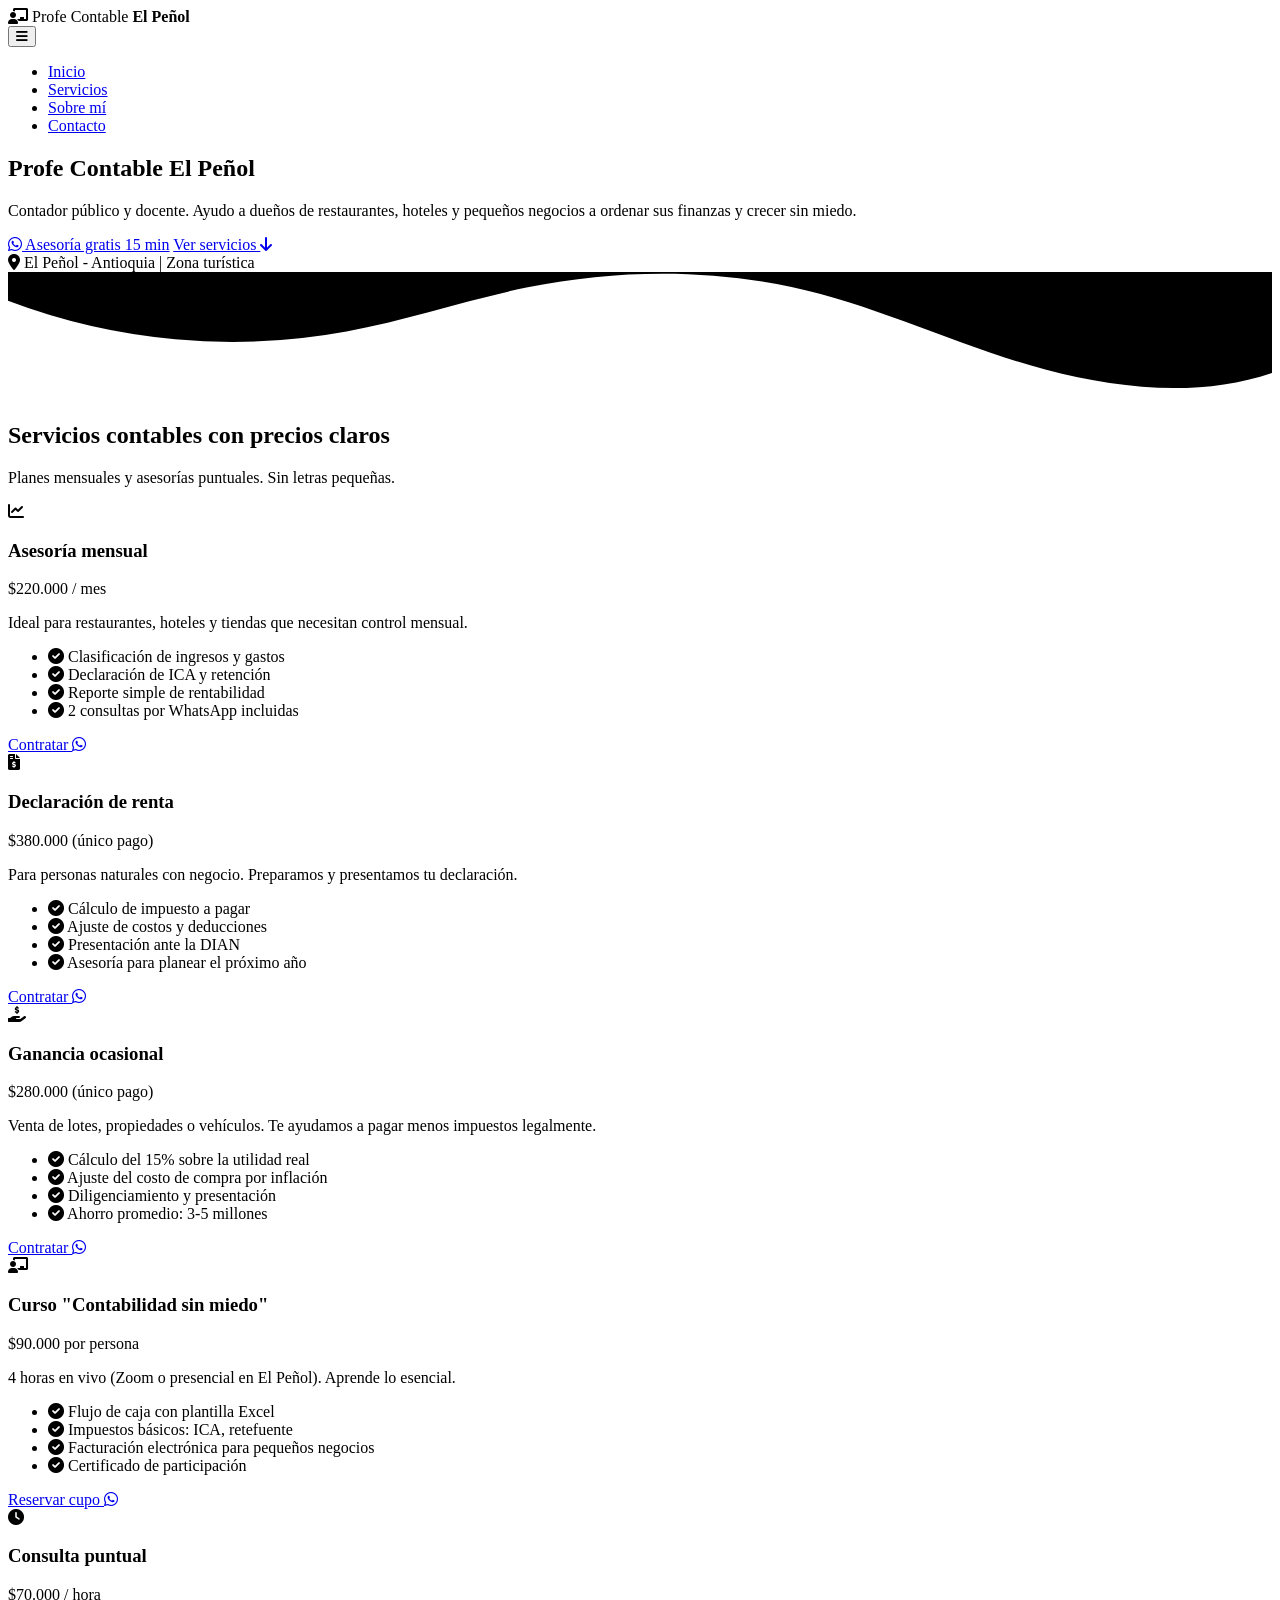
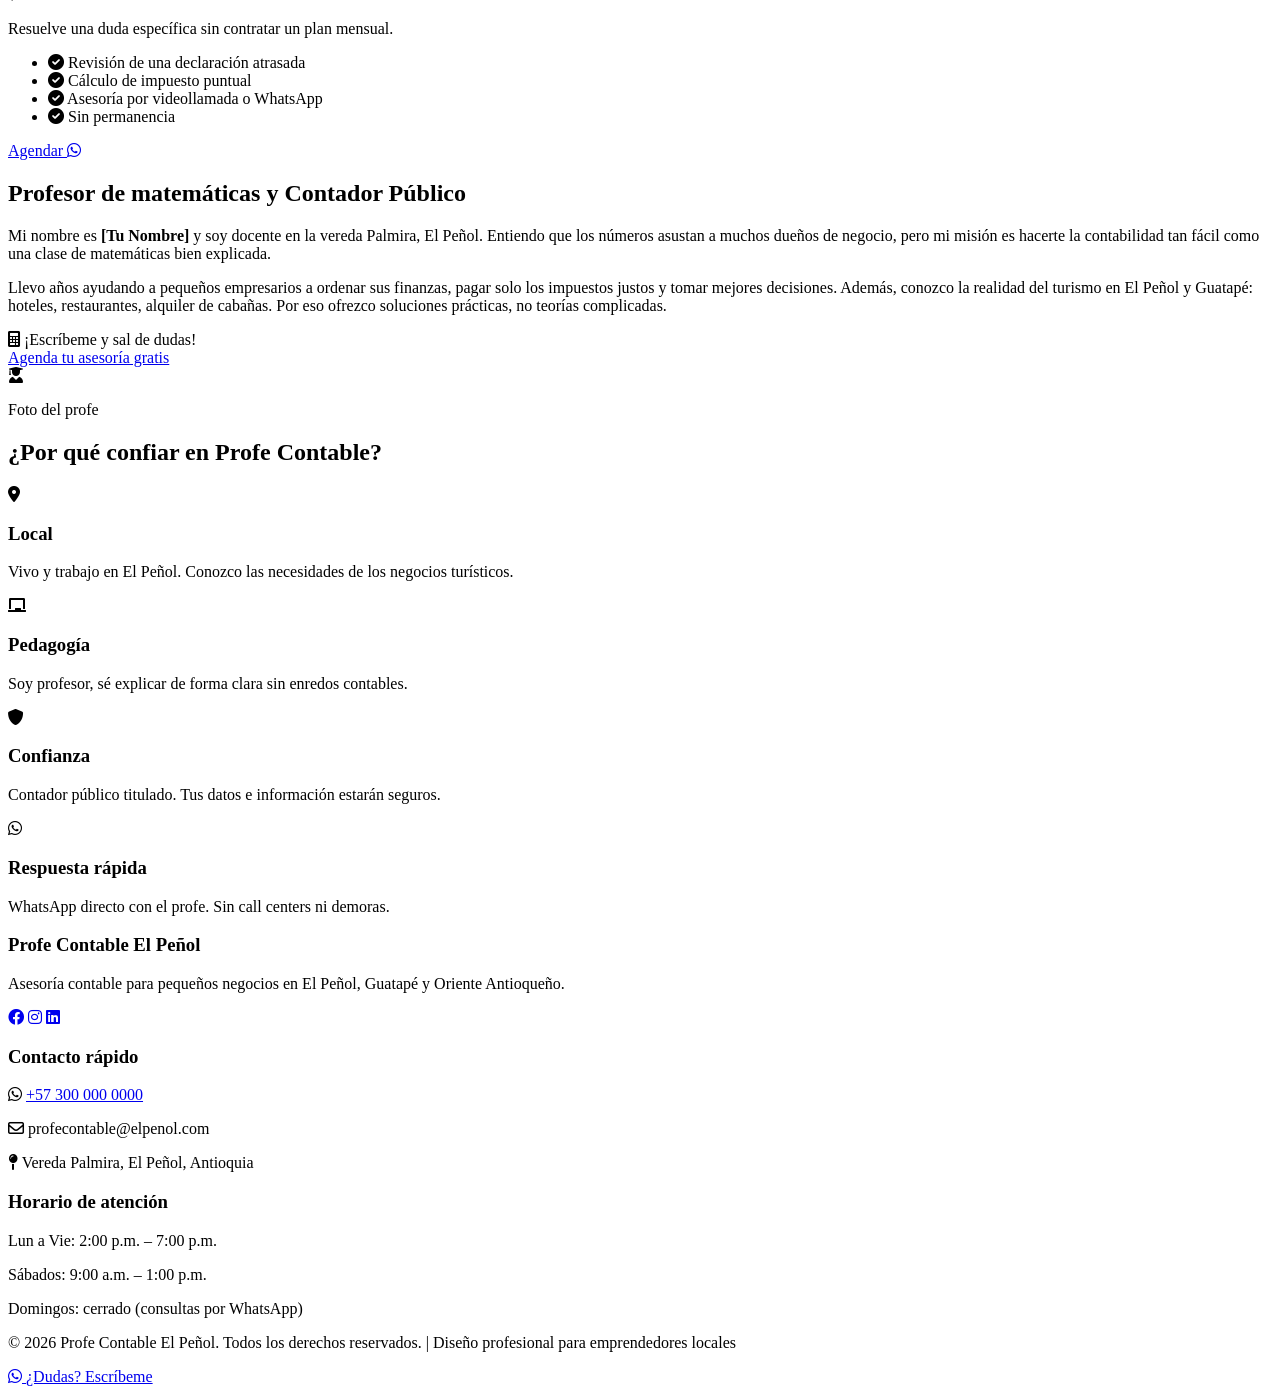
==== index.html @ a6916b0b "Update index.html" ====
<!DOCTYPE html>
<html lang="es">
<head>
    <meta charset="UTF-8">
    <meta name="viewport" content="width=device-width, initial-scale=1.0, user-scalable=yes">
    <title>Profe Contable El Peñol | Asesoría contable para negocios</title>
    <!-- Meta descripción para SEO -->
    <meta name="description" content="Asesoría contable y financiera para restaurantes, hoteles y pequeños negocios en El Peñol y Guatapé. Precios claros, servicios profesionales. Contador y profesor.">
    <link rel="stylesheet" href="estilos.css">
    <!-- Fuentes profesionales -->
    <link href="https://fonts.googleapis.com/css2?family=Inter:opsz,wght@14..32,300;14..32,400;14..32,600;14..32,700&display=swap" rel="stylesheet">
    <!-- Font Awesome para íconos (gratuito) -->
    <link rel="stylesheet" href="https://cdnjs.cloudflare.com/ajax/libs/font-awesome/6.0.0-beta3/css/all.min.css">
</head>
<body>

    <!-- Barra de navegación -->
    <header class="header">
        <div class="container nav-container">
            <div class="logo">
                <i class="fas fa-chalkboard-teacher"></i>
                <span>Profe Contable <strong>El Peñol</strong></span>
            </div>
            <button class="menu-toggle" id="menuToggle" aria-label="Menú">
                <i class="fas fa-bars"></i>
            </button>
            <ul class="nav-menu" id="navMenu">
                <li><a href="#inicio">Inicio</a></li>
                <li><a href="#servicios">Servicios</a></li>
                <li><a href="#sobre-mi">Sobre mí</a></li>
                <li><a href="#contacto">Contacto</a></li>
            </ul>
        </div>
    </header>

    <!-- Sección Hero (Portada) -->
    <section id="inicio" class="hero">
        <div class="container">
            <div class="hero-content">
                <h1>Profe Contable <span class="verde">El Peñol</span></h1>
                <p class="hero-tagline">Contador público y docente. Ayudo a dueños de restaurantes, hoteles y pequeños negocios a ordenar sus finanzas y crecer sin miedo.</p>
                <div class="hero-buttons">
                    <a href="https://wa.me/573000000000?text=Hola%2C%20quiero%20agendar%20mi%20asesor%C3%ADa%20gratuita%20de%2015%20minutos" class="btn btn-primario" target="_blank"><i class="fab fa-whatsapp"></i> Asesoría gratis 15 min</a>
                    <a href="#servicios" class="btn btn-secundario">Ver servicios <i class="fas fa-arrow-down"></i></a>
                </div>
                <div class="hero-badge">
                    <i class="fas fa-map-marker-alt"></i> El Peñol - Antioquia | Zona turística
                </div>
            </div>
        </div>
        <div class="hero-wave">
            <svg viewBox="0 0 1200 120" preserveAspectRatio="none">
                <path d="M321.39,56.44c58-10.79,114.16-30.13,172-41.86,82.39-16.72,168.19-17.73,250.45-.39C823.78,31,906.67,72,985.66,92.83c70.05,18.48,146.53,26.09,214.34,3V0H0V27.35A600.21,600.21,0,0,0,321.39,56.44Z" class="shape-fill"></path>
            </svg>
        </div>
    </section>

    <!-- Sección Servicios -->
    <section id="servicios" class="servicios">
        <div class="container">
            <h2 class="section-title">Servicios contables <span class="verde">con precios claros</span></h2>
            <p class="section-subtitle">Planes mensuales y asesorías puntuales. Sin letras pequeñas.</p>

            <div class="servicios-grid">
                <!-- Tarjeta 1: Asesoría mensual -->
                <div class="servicio-card">
                    <div class="servicio-icon"><i class="fas fa-chart-line"></i></div>
                    <h3>Asesoría mensual</h3>
                    <div class="precio">$220.000 <span>/ mes</span></div>
                    <p class="servicio-desc">Ideal para restaurantes, hoteles y tiendas que necesitan control mensual.</p>
                    <ul class="servicio-lista">
                        <li><i class="fas fa-check-circle"></i> Clasificación de ingresos y gastos</li>
                        <li><i class="fas fa-check-circle"></i> Declaración de ICA y retención</li>
                        <li><i class="fas fa-check-circle"></i> Reporte simple de rentabilidad</li>
                        <li><i class="fas fa-check-circle"></i> 2 consultas por WhatsApp incluidas</li>
                    </ul>
                    <a href="https://wa.me/573000000000?text=Hola%2C%20quiero%20información%20de%20la%20asesoría%20mensual" class="btn-card">Contratar <i class="fab fa-whatsapp"></i></a>
                </div>

                <!-- Tarjeta 2: Declaración de renta -->
                <div class="servicio-card">
                    <div class="servicio-icon"><i class="fas fa-file-invoice-dollar"></i></div>
                    <h3>Declaración de renta</h3>
                    <div class="precio">$380.000 <span>(único pago)</span></div>
                    <p class="servicio-desc">Para personas naturales con negocio. Preparamos y presentamos tu declaración.</p>
                    <ul class="servicio-lista">
                        <li><i class="fas fa-check-circle"></i> Cálculo de impuesto a pagar</li>
                        <li><i class="fas fa-check-circle"></i> Ajuste de costos y deducciones</li>
                        <li><i class="fas fa-check-circle"></i> Presentación ante la DIAN</li>
                        <li><i class="fas fa-check-circle"></i> Asesoría para planear el próximo año</li>
                    </ul>
                    <a href="https://wa.me/573000000000?text=Hola%2C%20quiero%20declaración%20de%20renta" class="btn-card">Contratar <i class="fab fa-whatsapp"></i></a>
                </div>

                <!-- Tarjeta 3: Ganancia ocasional (venta de lotes) -->
                <div class="servicio-card">
                    <div class="servicio-icon"><i class="fas fa-hand-holding-usd"></i></div>
                    <h3>Ganancia ocasional</h3>
                    <div class="precio">$280.000 <span>(único pago)</span></div>
                    <p class="servicio-desc">Venta de lotes, propiedades o vehículos. Te ayudamos a pagar menos impuestos legalmente.</p>
                    <ul class="servicio-lista">
                        <li><i class="fas fa-check-circle"></i> Cálculo del 15% sobre la utilidad real</li>
                        <li><i class="fas fa-check-circle"></i> Ajuste del costo de compra por inflación</li>
                        <li><i class="fas fa-check-circle"></i> Diligenciamiento y presentación</li>
                        <li><i class="fas fa-check-circle"></i> Ahorro promedio: 3-5 millones</li>
                    </ul>
                    <a href="https://wa.me/573000000000?text=Hola%2C%20quiero%20asesoría%20por%20venta%20de%20lote" class="btn-card">Contratar <i class="fab fa-whatsapp"></i></a>
                </div>

                <!-- Tarjeta 4: Curso "Contabilidad sin miedo" -->
                <div class="servicio-card">
                    <div class="servicio-icon"><i class="fas fa-chalkboard-user"></i></div>
                    <h3>Curso "Contabilidad sin miedo"</h3>
                    <div class="precio">$90.000 <span>por persona</span></div>
                    <p class="servicio-desc">4 horas en vivo (Zoom o presencial en El Peñol). Aprende lo esencial.</p>
                    <ul class="servicio-lista">
                        <li><i class="fas fa-check-circle"></i> Flujo de caja con plantilla Excel</li>
                        <li><i class="fas fa-check-circle"></i> Impuestos básicos: ICA, retefuente</li>
                        <li><i class="fas fa-check-circle"></i> Facturación electrónica para pequeños negocios</li>
                        <li><i class="fas fa-check-circle"></i> Certificado de participación</li>
                    </ul>
                    <a href="https://wa.me/573000000000?text=Hola%2C%20quiero%20el%20curso%20Contabilidad%20sin%20miedo" class="btn-card">Reservar cupo <i class="fab fa-whatsapp"></i></a>
                </div>

                <!-- Tarjeta 5: Consulta puntual por hora -->
                <div class="servicio-card">
                    <div class="servicio-icon"><i class="fas fa-clock"></i></div>
                    <h3>Consulta puntual</h3>
                    <div class="precio">$70.000 <span>/ hora</span></div>
                    <p class="servicio-desc">Resuelve una duda específica sin contratar un plan mensual.</p>
                    <ul class="servicio-lista">
                        <li><i class="fas fa-check-circle"></i> Revisión de una declaración atrasada</li>
                        <li><i class="fas fa-check-circle"></i> Cálculo de impuesto puntual</li>
                        <li><i class="fas fa-check-circle"></i> Asesoría por videollamada o WhatsApp</li>
                        <li><i class="fas fa-check-circle"></i> Sin permanencia</li>
                    </ul>
                    <a href="https://wa.me/573000000000?text=Hola%2C%20quiero%20una%20consulta%20de%20una%20hora" class="btn-card">Agendar <i class="fab fa-whatsapp"></i></a>
                </div>
            </div>
        </div>
    </section>

    <!-- Sección Sobre mí -->
    <section id="sobre-mi" class="sobre-mi">
        <div class="container">
            <div class="sobre-mi-grid">
                <div class="sobre-mi-texto">
                    <h2>Profesor de matemáticas <span class="verde">y Contador Público</span></h2>
                    <p>Mi nombre es <strong>[Tu Nombre]</strong> y soy docente en la vereda Palmira, El Peñol. Entiendo que los números asustan a muchos dueños de negocio, pero mi misión es hacerte la contabilidad tan fácil como una clase de matemáticas bien explicada.</p>
                    <p>Llevo años ayudando a pequeños empresarios a ordenar sus finanzas, pagar solo los impuestos justos y tomar mejores decisiones. Además, conozco la realidad del turismo en El Peñol y Guatapé: hoteles, restaurantes, alquiler de cabañas. Por eso ofrezco soluciones prácticas, no teorías complicadas.</p>
                    <div class="firma">
                        <i class="fas fa-calculator"></i> ¡Escríbeme y sal de dudas!
                    </div>
                    <a href="https://wa.me/573000000000?text=Hola%2C%20quiero%20agendar%20mi%20asesoría%20gratuita" class="btn btn-primario">Agenda tu asesoría gratis</a>
                </div>
                <div class="sobre-mi-imagen">
                    <!-- Aquí puedes poner tu foto. Si no tienes, se puede usar un ícono grande -->
                    <div class="imagen-placeholder">
                        <i class="fas fa-user-graduate"></i>
                        <p>Foto del profe</p>
                    </div>
                </div>
            </div>
        </div>
    </section>

    <!-- Sección Por qué elegirnos -->
    <section class="ventajas">
        <div class="container">
            <h2 class="section-title">¿Por qué confiar en <span class="verde">Profe Contable?</span></h2>
            <div class="ventajas-grid">
                <div class="ventaja"><i class="fas fa-map-marker-alt"></i><h3>Local</h3><p>Vivo y trabajo en El Peñol. Conozco las necesidades de los negocios turísticos.</p></div>
                <div class="ventaja"><i class="fas fa-chalkboard"></i><h3>Pedagogía</h3><p>Soy profesor, sé explicar de forma clara sin enredos contables.</p></div>
                <div class="ventaja"><i class="fas fa-shield-alt"></i><h3>Confianza</h3><p>Contador público titulado. Tus datos e información estarán seguros.</p></div>
                <div class="ventaja"><i class="fab fa-whatsapp"></i><h3>Respuesta rápida</h3><p>WhatsApp directo con el profe. Sin call centers ni demoras.</p></div>
            </div>
        </div>
    </section>

    <!-- Footer -->
    <footer id="contacto">
        <div class="container">
            <div class="footer-content">
                <div class="footer-col">
                    <h3>Profe Contable El Peñol</h3>
                    <p>Asesoría contable para pequeños negocios en El Peñol, Guatapé y Oriente Antioqueño.</p>
                    <div class="sociales">
                        <a href="#"><i class="fab fa-facebook"></i></a>
                        <a href="#"><i class="fab fa-instagram"></i></a>
                        <a href="#"><i class="fab fa-linkedin"></i></a>
                    </div>
                </div>
                <div class="footer-col">
                    <h3>Contacto rápido</h3>
                    <p><i class="fab fa-whatsapp"></i> <a href="https://wa.me/573000000000">+57 300 000 0000</a></p>
                    <p><i class="far fa-envelope"></i> profecontable@elpenol.com</p>
                    <p><i class="fas fa-map-pin"></i> Vereda Palmira, El Peñol, Antioquia</p>
                </div>
                <div class="footer-col">
                    <h3>Horario de atención</h3>
                    <p>Lun a Vie: 2:00 p.m. – 7:00 p.m.</p>
                    <p>Sábados: 9:00 a.m. – 1:00 p.m.</p>
                    <p>Domingos: cerrado (consultas por WhatsApp)</p>
                </div>
            </div>
            <div class="copyright">
                <p>&copy; 2026 Profe Contable El Peñol. Todos los derechos reservados. | Diseño profesional para emprendedores locales</p>
            </div>
        </div>
    </footer>

    <!-- Botón flotante de WhatsApp -->
    <a href="https://wa.me/573000000000?text=Hola%2C%20quiero%20agendar%20mi%20asesor%C3%ADa%20gratuita%20de%2015%20minutos" class="btn-wsp-flotante" target="_blank">
        <i class="fab fa-whatsapp"></i>
        <span>¿Dudas? Escríbeme</span>
    </a>

    <script src="script.js"></script>
</body>
</html>
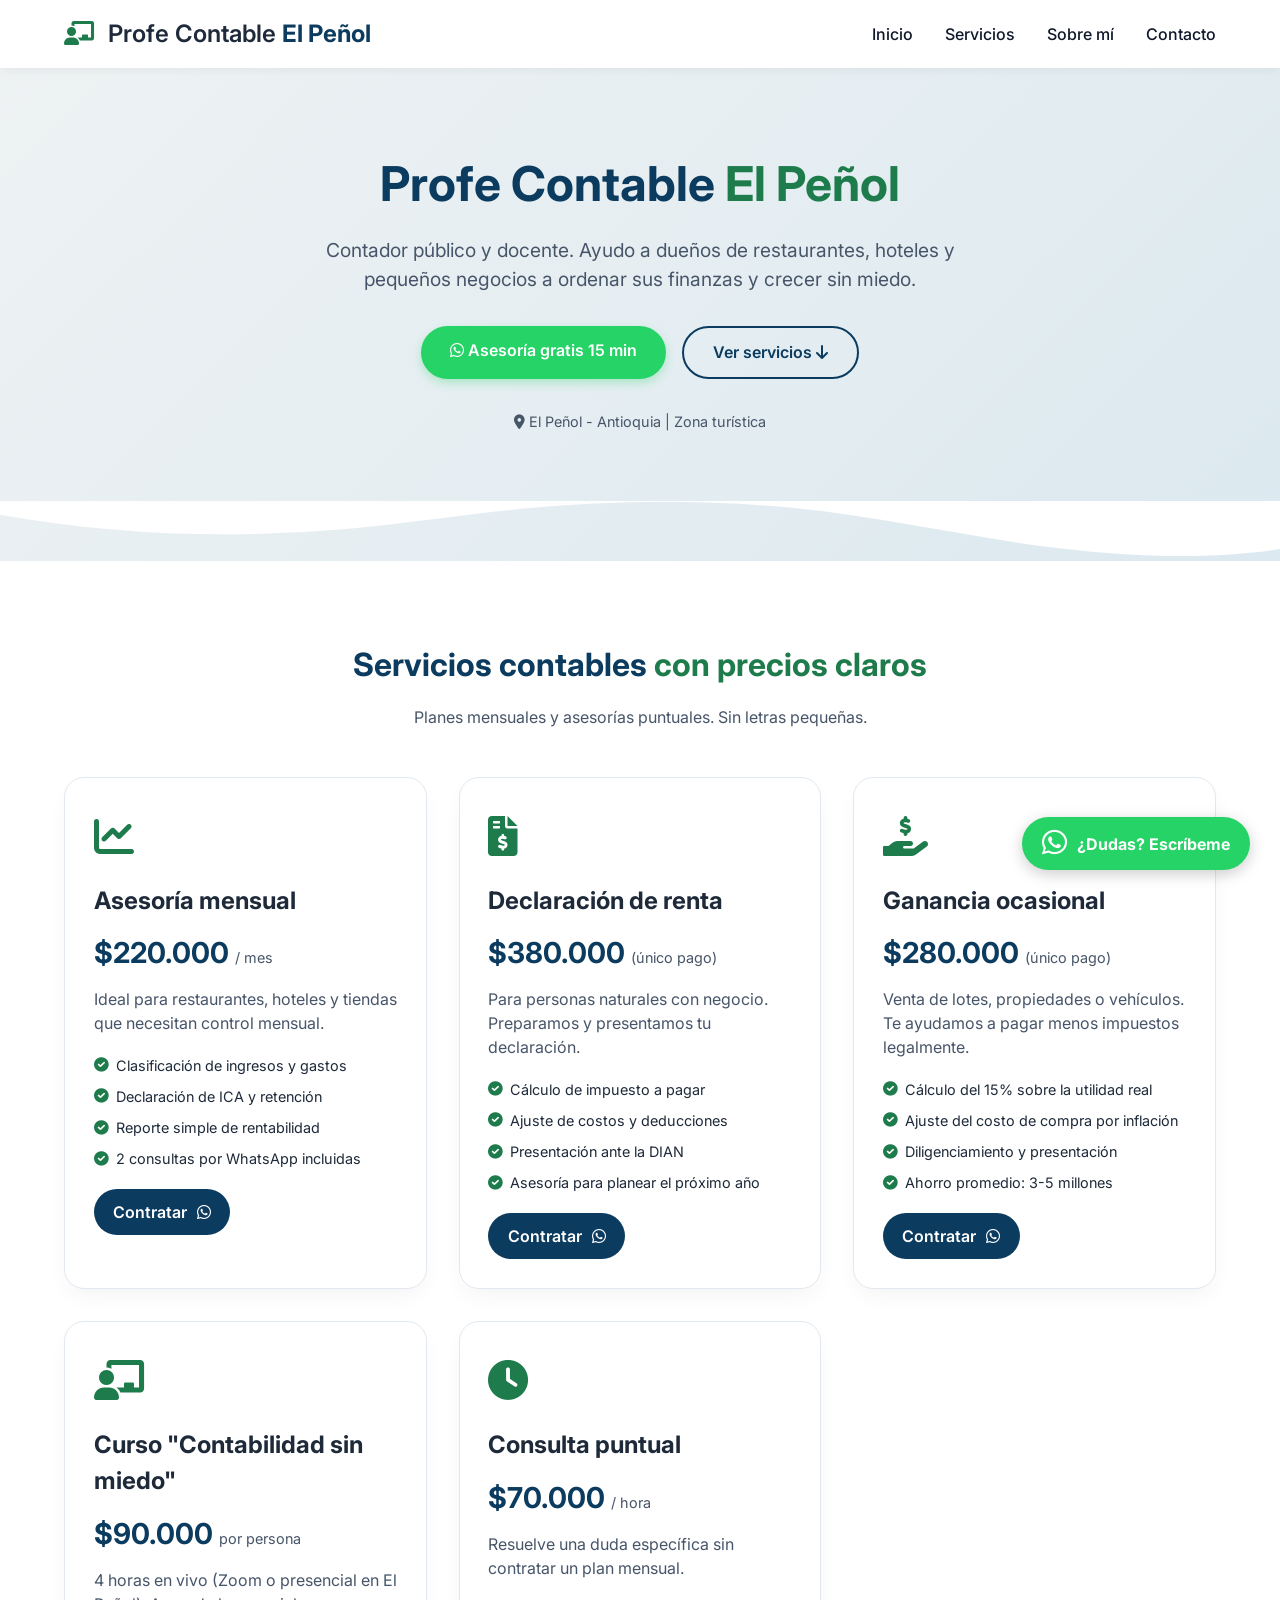
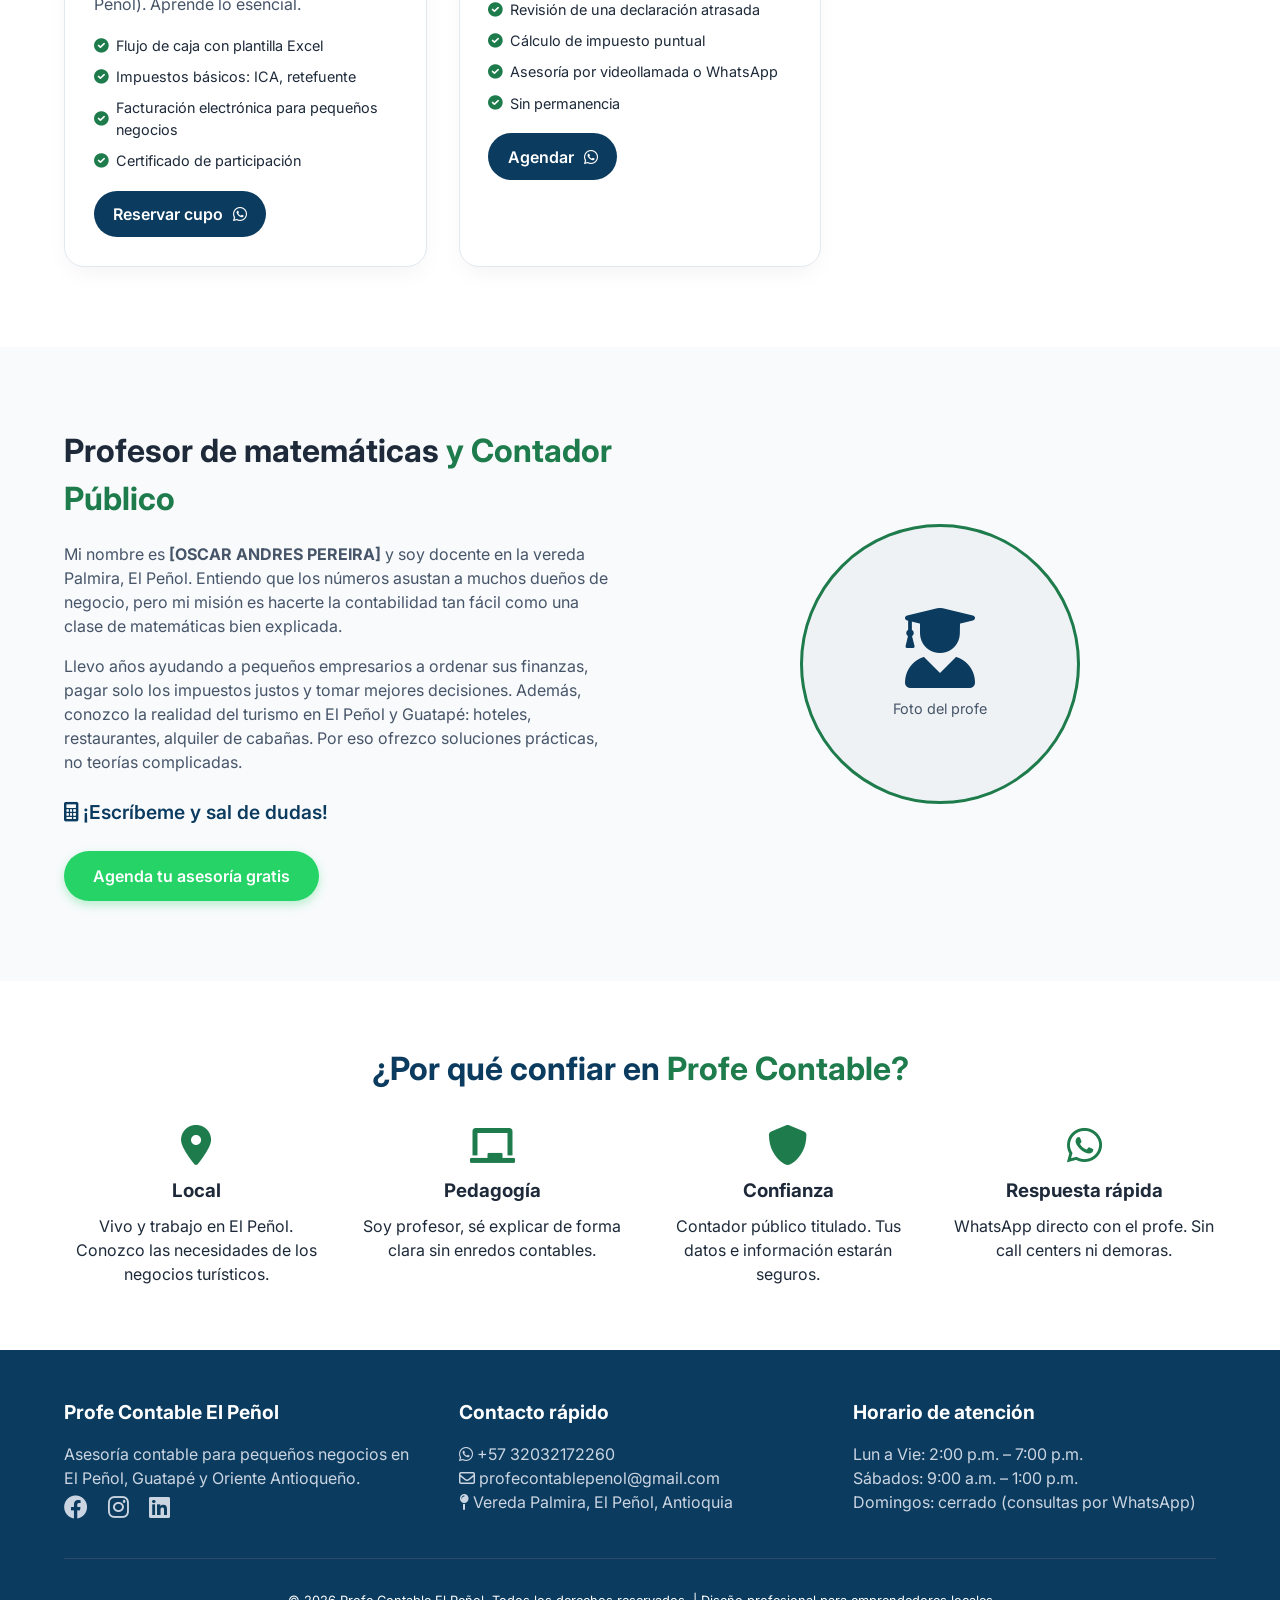
==== commit 403fd7a4: "Update index.html" ====
--- a/index.html
+++ b/index.html
@@ -40,7 +40,7 @@
                 <h1>Profe Contable <span class="verde">El Peñol</span></h1>
                 <p class="hero-tagline">Contador público y docente. Ayudo a dueños de restaurantes, hoteles y pequeños negocios a ordenar sus finanzas y crecer sin miedo.</p>
                 <div class="hero-buttons">
-                    <a href="https://wa.me/573000000000?text=Hola%2C%20quiero%20agendar%20mi%20asesor%C3%ADa%20gratuita%20de%2015%20minutos" class="btn btn-primario" target="_blank"><i class="fab fa-whatsapp"></i> Asesoría gratis 15 min</a>
+                    <a href="https://wa.me/573203217226?text=Hola%2C%20quiero%20agendar%20mi%20asesor%C3%ADa%20gratuita%20de%2015%20minutos" class="btn btn-primario" target="_blank"><i class="fab fa-whatsapp"></i> Asesoría gratis 15 min</a>
                     <a href="#servicios" class="btn btn-secundario">Ver servicios <i class="fas fa-arrow-down"></i></a>
                 </div>
                 <div class="hero-badge">
@@ -134,7 +134,7 @@
                         <li><i class="fas fa-check-circle"></i> Asesoría por videollamada o WhatsApp</li>
                         <li><i class="fas fa-check-circle"></i> Sin permanencia</li>
                     </ul>
-                    <a href="https://wa.me/573000000000?text=Hola%2C%20quiero%20una%20consulta%20de%20una%20hora" class="btn-card">Agendar <i class="fab fa-whatsapp"></i></a>
+                    <a href="https://wa.me/573203217226?text=Hola%2C%20quiero%20una%20consulta%20de%20una%20hora" class="btn-card">Agendar <i class="fab fa-whatsapp"></i></a>
                 </div>
             </div>
         </div>
@@ -146,12 +146,12 @@
             <div class="sobre-mi-grid">
                 <div class="sobre-mi-texto">
                     <h2>Profesor de matemáticas <span class="verde">y Contador Público</span></h2>
-                    <p>Mi nombre es <strong>[Tu Nombre]</strong> y soy docente en la vereda Palmira, El Peñol. Entiendo que los números asustan a muchos dueños de negocio, pero mi misión es hacerte la contabilidad tan fácil como una clase de matemáticas bien explicada.</p>
+                    <p>Mi nombre es <strong>[OSCAR ANDRES PEREIRA]</strong> y soy docente en la vereda Palmira, El Peñol. Entiendo que los números asustan a muchos dueños de negocio, pero mi misión es hacerte la contabilidad tan fácil como una clase de matemáticas bien explicada.</p>
                     <p>Llevo años ayudando a pequeños empresarios a ordenar sus finanzas, pagar solo los impuestos justos y tomar mejores decisiones. Además, conozco la realidad del turismo en El Peñol y Guatapé: hoteles, restaurantes, alquiler de cabañas. Por eso ofrezco soluciones prácticas, no teorías complicadas.</p>
                     <div class="firma">
                         <i class="fas fa-calculator"></i> ¡Escríbeme y sal de dudas!
                     </div>
-                    <a href="https://wa.me/573000000000?text=Hola%2C%20quiero%20agendar%20mi%20asesoría%20gratuita" class="btn btn-primario">Agenda tu asesoría gratis</a>
+                    <a href="https://wa.me/573203217226?text=Hola%2C%20quiero%20agendar%20mi%20asesoría%20gratuita" class="btn btn-primario">Agenda tu asesoría gratis</a>
                 </div>
                 <div class="sobre-mi-imagen">
                     <!-- Aquí puedes poner tu foto. Si no tienes, se puede usar un ícono grande -->
@@ -192,8 +192,8 @@
                 </div>
                 <div class="footer-col">
                     <h3>Contacto rápido</h3>
-                    <p><i class="fab fa-whatsapp"></i> <a href="https://wa.me/573000000000">+57 300 000 0000</a></p>
-                    <p><i class="far fa-envelope"></i> profecontable@elpenol.com</p>
+                    <p><i class="fab fa-whatsapp"></i> <a href="https://wa.me/573203217226">+57 32032172260</a></p>
+                    <p><i class="far fa-envelope"></i> profecontablepenol@gmail.com</p>
                     <p><i class="fas fa-map-pin"></i> Vereda Palmira, El Peñol, Antioquia</p>
                 </div>
                 <div class="footer-col">
@@ -210,7 +210,7 @@
     </footer>
 
     <!-- Botón flotante de WhatsApp -->
-    <a href="https://wa.me/573000000000?text=Hola%2C%20quiero%20agendar%20mi%20asesor%C3%ADa%20gratuita%20de%2015%20minutos" class="btn-wsp-flotante" target="_blank">
+    <a href="https://wa.me/573203217226?text=Hola%2C%20quiero%20agendar%20mi%20asesor%C3%ADa%20gratuita%20de%2015%20minutos" class="btn-wsp-flotante" target="_blank">
         <i class="fab fa-whatsapp"></i>
         <span>¿Dudas? Escríbeme</span>
     </a>
--- a/estilos.css
+++ b/estilos.css
@@ -0,0 +1,418 @@
+/* RESET Y BASE */
+* {
+    margin: 0;
+    padding: 0;
+    box-sizing: border-box;
+}
+
+body {
+    font-family: 'Inter', sans-serif;
+    color: #1e2a3a;
+    line-height: 1.5;
+    background-color: #ffffff;
+    overflow-x: hidden;
+}
+
+.container {
+    max-width: 1200px;
+    margin: 0 auto;
+    padding: 0 24px;
+}
+
+/* COLORES */
+:root {
+    --azul: #0b3b5f;
+    --verde: #1e7b4b;
+    --verde-claro: #2c9b60;
+    --gris-fondo: #f8fafc;
+    --gris-borde: #e2e8f0;
+    --texto-oscuro: #0f172a;
+    --texto-suave: #475569;
+}
+
+.verde {
+    color: var(--verde);
+}
+
+/* HEADER */
+.header {
+    background-color: white;
+    box-shadow: 0 2px 10px rgba(0,0,0,0.05);
+    position: sticky;
+    top: 0;
+    z-index: 100;
+    padding: 1rem 0;
+}
+.nav-container {
+    display: flex;
+    justify-content: space-between;
+    align-items: center;
+    flex-wrap: wrap;
+}
+.logo {
+    font-size: 1.5rem;
+    font-weight: 600;
+}
+.logo i {
+    color: var(--verde);
+    margin-right: 8px;
+}
+.logo span strong {
+    color: var(--azul);
+}
+.nav-menu {
+    display: flex;
+    list-style: none;
+    gap: 2rem;
+}
+.nav-menu a {
+    text-decoration: none;
+    color: var(--texto-oscuro);
+    font-weight: 500;
+    transition: color 0.3s;
+}
+.nav-menu a:hover {
+    color: var(--verde);
+}
+.menu-toggle {
+    display: none;
+    background: none;
+    border: none;
+    font-size: 1.8rem;
+    cursor: pointer;
+    color: var(--azul);
+}
+
+/* HERO */
+.hero {
+    background: linear-gradient(135deg, #eef2f3 0%, #dce9f0 100%);
+    position: relative;
+    padding: 5rem 0 8rem 0;
+    text-align: center;
+}
+.hero-content h1 {
+    font-size: 3rem;
+    font-weight: 700;
+    margin-bottom: 1rem;
+    color: var(--azul);
+}
+.hero-tagline {
+    font-size: 1.2rem;
+    max-width: 700px;
+    margin: 0 auto 2rem auto;
+    color: var(--texto-suave);
+}
+.hero-buttons {
+    display: flex;
+    gap: 1rem;
+    justify-content: center;
+    flex-wrap: wrap;
+}
+.btn {
+    display: inline-block;
+    padding: 0.8rem 1.8rem;
+    border-radius: 50px;
+    text-decoration: none;
+    font-weight: 600;
+    transition: all 0.3s ease;
+}
+.btn-primario {
+    background-color: #25D366;
+    color: white;
+    box-shadow: 0 4px 10px rgba(37,211,102,0.3);
+}
+.btn-primario:hover {
+    background-color: #1da152;
+    transform: translateY(-3px);
+}
+.btn-secundario {
+    background-color: transparent;
+    border: 2px solid var(--azul);
+    color: var(--azul);
+}
+.btn-secundario:hover {
+    background-color: var(--azul);
+    color: white;
+}
+.hero-badge {
+    margin-top: 2rem;
+    font-size: 0.9rem;
+    color: var(--texto-suave);
+}
+.hero-wave {
+    position: absolute;
+    bottom: 0;
+    left: 0;
+    width: 100%;
+    overflow: hidden;
+    line-height: 0;
+}
+.hero-wave svg {
+    position: relative;
+    display: block;
+    width: calc(100% + 1.3px);
+    height: 60px;
+}
+.shape-fill {
+    fill: #ffffff;
+}
+
+/* SECCIÓN SERVICIOS */
+.servicios {
+    padding: 5rem 0;
+    background-color: white;
+}
+.section-title {
+    text-align: center;
+    font-size: 2rem;
+    margin-bottom: 1rem;
+    color: var(--azul);
+}
+.section-subtitle {
+    text-align: center;
+    color: var(--texto-suave);
+    margin-bottom: 3rem;
+}
+.servicios-grid {
+    display: grid;
+    grid-template-columns: repeat(auto-fit, minmax(280px, 1fr));
+    gap: 2rem;
+}
+.servicio-card {
+    background: white;
+    border-radius: 20px;
+    padding: 1.8rem;
+    box-shadow: 0 10px 25px -5px rgba(0,0,0,0.05);
+    border: 1px solid var(--gris-borde);
+    transition: transform 0.3s, box-shadow 0.3s;
+}
+.servicio-card:hover {
+    transform: translateY(-8px);
+    box-shadow: 0 20px 30px -12px rgba(0,0,0,0.1);
+}
+.servicio-icon {
+    font-size: 2.5rem;
+    color: var(--verde);
+    margin-bottom: 1rem;
+}
+.servicio-card h3 {
+    font-size: 1.5rem;
+    margin-bottom: 0.5rem;
+}
+.precio {
+    font-size: 1.8rem;
+    font-weight: 700;
+    color: var(--azul);
+    margin: 0.8rem 0;
+}
+.precio span {
+    font-size: 0.9rem;
+    font-weight: normal;
+    color: var(--texto-suave);
+}
+.servicio-desc {
+    color: var(--texto-suave);
+    margin-bottom: 1.2rem;
+}
+.servicio-lista {
+    list-style: none;
+    margin: 1.2rem 0;
+}
+.servicio-lista li {
+    margin-bottom: 0.6rem;
+    font-size: 0.9rem;
+    display: flex;
+    align-items: center;
+    gap: 0.5rem;
+}
+.servicio-lista i {
+    color: var(--verde);
+    font-size: 0.9rem;
+}
+.btn-card {
+    display: inline-block;
+    background-color: var(--azul);
+    color: white;
+    padding: 0.7rem 1.2rem;
+    border-radius: 40px;
+    text-decoration: none;
+    font-weight: 600;
+    transition: background 0.3s;
+}
+.btn-card i {
+    margin-left: 6px;
+}
+.btn-card:hover {
+    background-color: var(--verde);
+}
+
+/* SOBRE MÍ */
+.sobre-mi {
+    background-color: var(--gris-fondo);
+    padding: 5rem 0;
+}
+.sobre-mi-grid {
+    display: flex;
+    gap: 3rem;
+    align-items: center;
+    flex-wrap: wrap;
+}
+.sobre-mi-texto {
+    flex: 1;
+}
+.sobre-mi-texto h2 {
+    font-size: 2rem;
+    margin-bottom: 1.2rem;
+}
+.sobre-mi-texto p {
+    margin-bottom: 1rem;
+    color: var(--texto-suave);
+}
+.firma {
+    font-size: 1.2rem;
+    font-weight: 600;
+    margin: 1.5rem 0;
+    color: var(--azul);
+}
+.sobre-mi-imagen {
+    flex: 1;
+    display: flex;
+    justify-content: center;
+}
+.imagen-placeholder {
+    width: 280px;
+    height: 280px;
+    background-color: #eef2f5;
+    border-radius: 50%;
+    display: flex;
+    flex-direction: column;
+    align-items: center;
+    justify-content: center;
+    font-size: 5rem;
+    color: var(--azul);
+    border: 3px solid var(--verde);
+}
+.imagen-placeholder p {
+    font-size: 0.9rem;
+    margin-top: 10px;
+    color: var(--texto-suave);
+}
+
+/* VENTAJAS */
+.ventajas {
+    padding: 4rem 0;
+    background-color: white;
+}
+.ventajas-grid {
+    display: grid;
+    grid-template-columns: repeat(auto-fit, minmax(200px, 1fr));
+    gap: 2rem;
+    text-align: center;
+    margin-top: 2rem;
+}
+.ventaja i {
+    font-size: 2.5rem;
+    color: var(--verde);
+    margin-bottom: 0.8rem;
+}
+.ventaja h3 {
+    margin-bottom: 0.5rem;
+}
+
+/* FOOTER */
+footer {
+    background-color: var(--azul);
+    color: white;
+    padding: 3rem 0 1rem 0;
+}
+.footer-content {
+    display: grid;
+    grid-template-columns: repeat(auto-fit, minmax(250px, 1fr));
+    gap: 2rem;
+    margin-bottom: 2rem;
+}
+.footer-col h3 {
+    margin-bottom: 1rem;
+    font-size: 1.2rem;
+}
+.footer-col p, .footer-col a {
+    color: #cbd5e1;
+    text-decoration: none;
+}
+.footer-col a:hover {
+    color: white;
+}
+.sociales a {
+    display: inline-block;
+    margin-right: 1rem;
+    font-size: 1.5rem;
+    color: #cbd5e1;
+}
+.sociales a:hover {
+    color: white;
+}
+.copyright {
+    text-align: center;
+    padding-top: 2rem;
+    border-top: 1px solid #2d4a6e;
+    font-size: 0.8rem;
+}
+
+/* BOTÓN FLOTANTE WHATSAPP */
+.btn-wsp-flotante {
+    position: fixed;
+    bottom: 30px;
+    right: 30px;
+    background-color: #25D366;
+    color: white;
+    width: auto;
+    padding: 12px 20px;
+    border-radius: 50px;
+    display: flex;
+    align-items: center;
+    gap: 10px;
+    text-decoration: none;
+    font-weight: bold;
+    box-shadow: 0 4px 15px rgba(0,0,0,0.2);
+    z-index: 1000;
+    transition: all 0.3s;
+}
+.btn-wsp-flotante i {
+    font-size: 1.8rem;
+}
+.btn-wsp-flotante:hover {
+    background-color: #1da152;
+    transform: scale(1.05);
+}
+
+/* RESPONSIVE */
+@media (max-width: 768px) {
+    .menu-toggle {
+        display: block;
+    }
+    .nav-menu {
+        display: none;
+        width: 100%;
+        flex-direction: column;
+        gap: 1rem;
+        background: white;
+        padding: 1rem 0;
+        margin-top: 1rem;
+        border-top: 1px solid var(--gris-borde);
+    }
+    .nav-menu.active {
+        display: flex;
+    }
+    .hero-content h1 {
+        font-size: 2rem;
+    }
+    .servicios-grid {
+        grid-template-columns: 1fr;
+    }
+    .sobre-mi-grid {
+        flex-direction: column;
+    }
+    .btn-wsp-flotante span {
+        display: inline;
+    }
+}
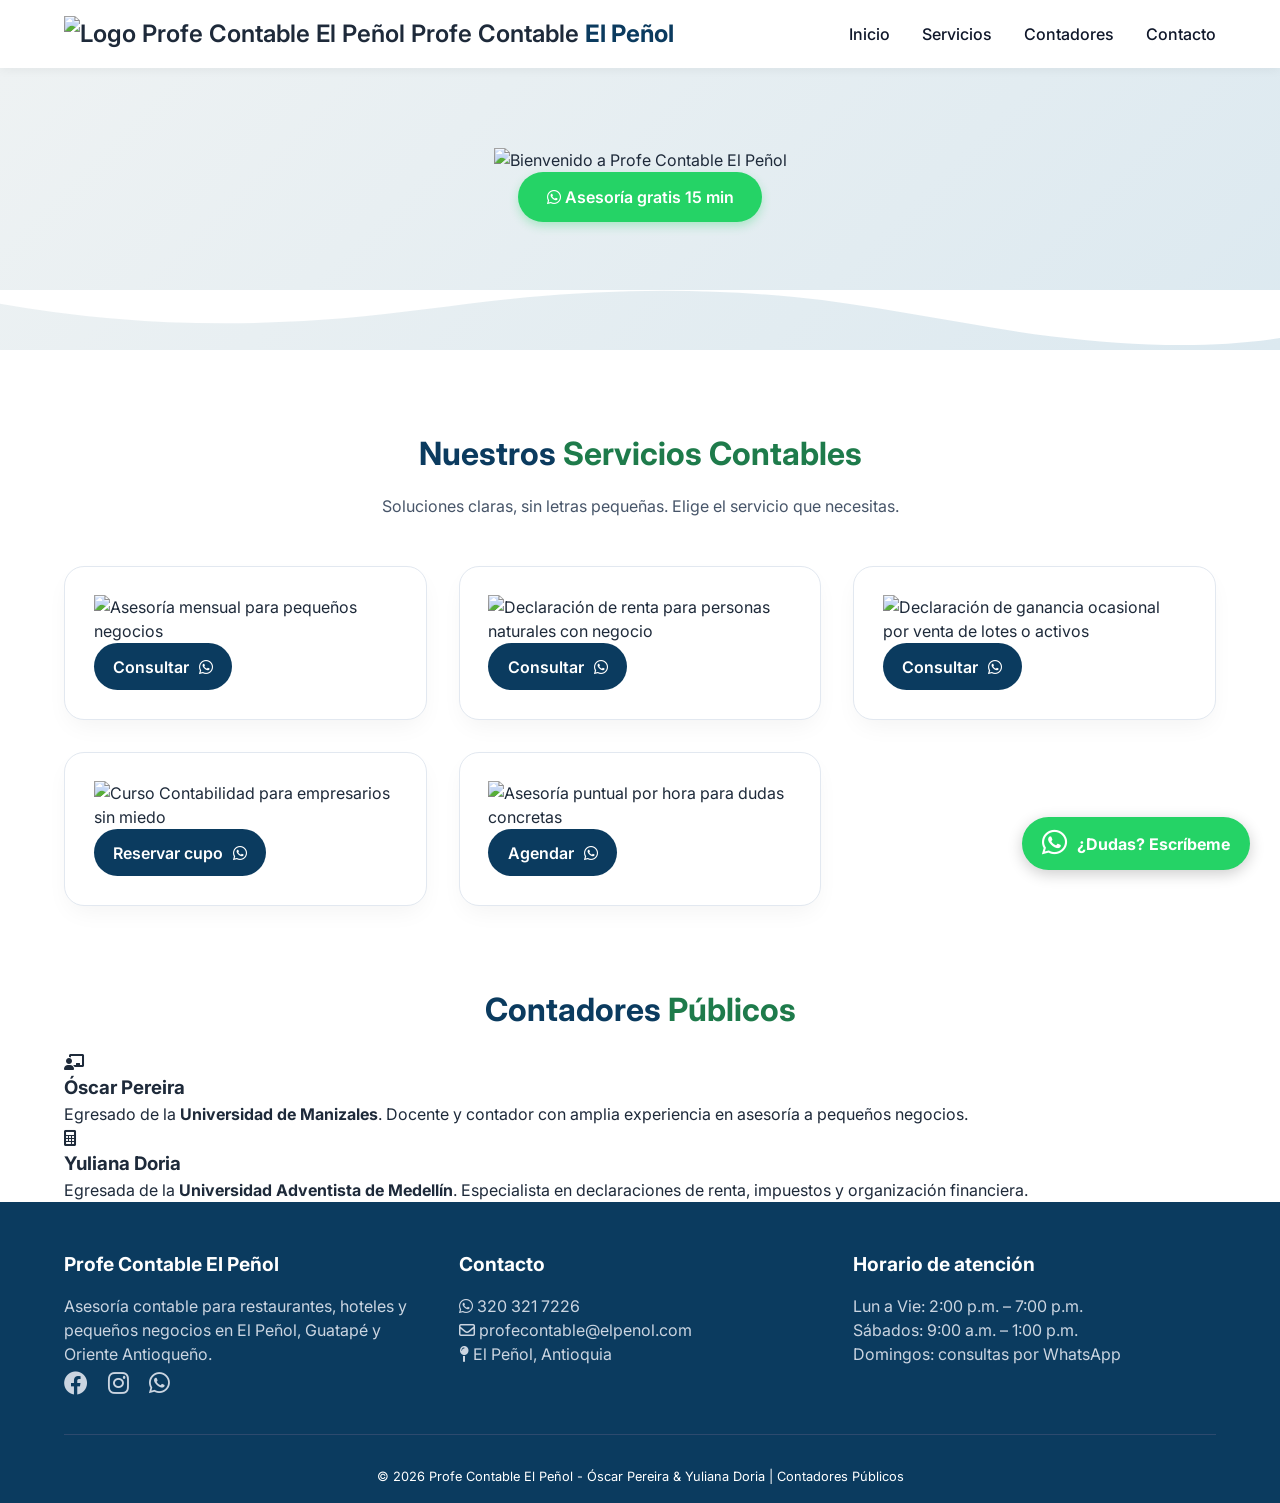
==== commit c75715dc: "Update index.html" ====
--- a/index.html
+++ b/index.html
@@ -3,22 +3,21 @@
 <head>
     <meta charset="UTF-8">
     <meta name="viewport" content="width=device-width, initial-scale=1.0, user-scalable=yes">
-    <title>Profe Contable El Peñol | Asesoría contable para negocios</title>
-    <!-- Meta descripción para SEO -->
-    <meta name="description" content="Asesoría contable y financiera para restaurantes, hoteles y pequeños negocios en El Peñol y Guatapé. Precios claros, servicios profesionales. Contador y profesor.">
+    <title>Profe Contable El Peñol | Asesoría contable para restaurantes, hoteles y pequeños negocios</title>
+    <meta name="description" content="Asesoría contable y financiera para restaurantes, hoteles y pequeños negocios en El Peñol y Guatapé. Contadores públicos con experiencia docente.">
     <link rel="stylesheet" href="estilos.css">
-    <!-- Fuentes profesionales -->
     <link href="https://fonts.googleapis.com/css2?family=Inter:opsz,wght@14..32,300;14..32,400;14..32,600;14..32,700&display=swap" rel="stylesheet">
-    <!-- Font Awesome para íconos (gratuito) -->
     <link rel="stylesheet" href="https://cdnjs.cloudflare.com/ajax/libs/font-awesome/6.0.0-beta3/css/all.min.css">
+    <!-- Favicon con tu logo -->
+    <link rel="icon" type="image/png" href="LOGO GRANDE.png">
 </head>
 <body>
 
-    <!-- Barra de navegación -->
+    <!-- Header con el logo -->
     <header class="header">
         <div class="container nav-container">
             <div class="logo">
-                <i class="fas fa-chalkboard-teacher"></i>
+                <img src="LOGO GRANDE.png" alt="Logo Profe Contable El Peñol" class="logo-img">
                 <span>Profe Contable <strong>El Peñol</strong></span>
             </div>
             <button class="menu-toggle" id="menuToggle" aria-label="Menú">
@@ -27,24 +26,19 @@
             <ul class="nav-menu" id="navMenu">
                 <li><a href="#inicio">Inicio</a></li>
                 <li><a href="#servicios">Servicios</a></li>
-                <li><a href="#sobre-mi">Sobre mí</a></li>
+                <li><a href="#contadores">Contadores</a></li>
                 <li><a href="#contacto">Contacto</a></li>
             </ul>
         </div>
     </header>
 
-    <!-- Sección Hero (Portada) -->
+    <!-- Sección Hero (Bienvenida) -->
     <section id="inicio" class="hero">
         <div class="container">
             <div class="hero-content">
-                <h1>Profe Contable <span class="verde">El Peñol</span></h1>
-                <p class="hero-tagline">Contador público y docente. Ayudo a dueños de restaurantes, hoteles y pequeños negocios a ordenar sus finanzas y crecer sin miedo.</p>
+                <img src="BIENVENIDO.png" alt="Bienvenido a Profe Contable El Peñol" class="hero-imagen">
                 <div class="hero-buttons">
                     <a href="https://wa.me/573203217226?text=Hola%2C%20quiero%20agendar%20mi%20asesor%C3%ADa%20gratuita%20de%2015%20minutos" class="btn btn-primario" target="_blank"><i class="fab fa-whatsapp"></i> Asesoría gratis 15 min</a>
-                    <a href="#servicios" class="btn btn-secundario">Ver servicios <i class="fas fa-arrow-down"></i></a>
-                </div>
-                <div class="hero-badge">
-                    <i class="fas fa-map-marker-alt"></i> El Peñol - Antioquia | Zona turística
                 </div>
             </div>
         </div>
@@ -55,124 +49,61 @@
         </div>
     </section>
 
-    <!-- Sección Servicios -->
+    <!-- Sección Servicios (cada servicio es un póster) -->
     <section id="servicios" class="servicios">
         <div class="container">
-            <h2 class="section-title">Servicios contables <span class="verde">con precios claros</span></h2>
-            <p class="section-subtitle">Planes mensuales y asesorías puntuales. Sin letras pequeñas.</p>
+            <h2 class="section-title">Nuestros <span class="verde">Servicios Contables</span></h2>
+            <p class="section-subtitle">Soluciones claras, sin letras pequeñas. Elige el servicio que necesitas.</p>
 
             <div class="servicios-grid">
-                <!-- Tarjeta 1: Asesoría mensual -->
+                <!-- Asesoría mensual -->
                 <div class="servicio-card">
-                    <div class="servicio-icon"><i class="fas fa-chart-line"></i></div>
-                    <h3>Asesoría mensual</h3>
-                    <div class="precio">$220.000 <span>/ mes</span></div>
-                    <p class="servicio-desc">Ideal para restaurantes, hoteles y tiendas que necesitan control mensual.</p>
-                    <ul class="servicio-lista">
-                        <li><i class="fas fa-check-circle"></i> Clasificación de ingresos y gastos</li>
-                        <li><i class="fas fa-check-circle"></i> Declaración de ICA y retención</li>
-                        <li><i class="fas fa-check-circle"></i> Reporte simple de rentabilidad</li>
-                        <li><i class="fas fa-check-circle"></i> 2 consultas por WhatsApp incluidas</li>
-                    </ul>
-                    <a href="https://wa.me/573000000000?text=Hola%2C%20quiero%20información%20de%20la%20asesoría%20mensual" class="btn-card">Contratar <i class="fab fa-whatsapp"></i></a>
+                    <img src="ASESORIA CONTABLE.png" alt="Asesoría mensual para pequeños negocios" class="poster-servicio">
+                    <a href="https://wa.me/573203217226?text=Hola%2C%20quiero%20información%20de%20la%20asesoría%20mensual" class="btn-card">Consultar <i class="fab fa-whatsapp"></i></a>
                 </div>
 
-                <!-- Tarjeta 2: Declaración de renta -->
+                <!-- Declaración de renta -->
                 <div class="servicio-card">
-                    <div class="servicio-icon"><i class="fas fa-file-invoice-dollar"></i></div>
-                    <h3>Declaración de renta</h3>
-                    <div class="precio">$380.000 <span>(único pago)</span></div>
-                    <p class="servicio-desc">Para personas naturales con negocio. Preparamos y presentamos tu declaración.</p>
-                    <ul class="servicio-lista">
-                        <li><i class="fas fa-check-circle"></i> Cálculo de impuesto a pagar</li>
-                        <li><i class="fas fa-check-circle"></i> Ajuste de costos y deducciones</li>
-                        <li><i class="fas fa-check-circle"></i> Presentación ante la DIAN</li>
-                        <li><i class="fas fa-check-circle"></i> Asesoría para planear el próximo año</li>
-                    </ul>
-                    <a href="https://wa.me/573000000000?text=Hola%2C%20quiero%20declaración%20de%20renta" class="btn-card">Contratar <i class="fab fa-whatsapp"></i></a>
+                    <img src="DECLARACION DE RENTA.png" alt="Declaración de renta para personas naturales con negocio" class="poster-servicio">
+                    <a href="https://wa.me/573203217226?text=Hola%2C%20quiero%20información%20sobre%20declaración%20de%20renta" class="btn-card">Consultar <i class="fab fa-whatsapp"></i></a>
                 </div>
 
-                <!-- Tarjeta 3: Ganancia ocasional (venta de lotes) -->
+                <!-- Ganancia ocasional -->
                 <div class="servicio-card">
-                    <div class="servicio-icon"><i class="fas fa-hand-holding-usd"></i></div>
-                    <h3>Ganancia ocasional</h3>
-                    <div class="precio">$280.000 <span>(único pago)</span></div>
-                    <p class="servicio-desc">Venta de lotes, propiedades o vehículos. Te ayudamos a pagar menos impuestos legalmente.</p>
-                    <ul class="servicio-lista">
-                        <li><i class="fas fa-check-circle"></i> Cálculo del 15% sobre la utilidad real</li>
-                        <li><i class="fas fa-check-circle"></i> Ajuste del costo de compra por inflación</li>
-                        <li><i class="fas fa-check-circle"></i> Diligenciamiento y presentación</li>
-                        <li><i class="fas fa-check-circle"></i> Ahorro promedio: 3-5 millones</li>
-                    </ul>
-                    <a href="https://wa.me/573000000000?text=Hola%2C%20quiero%20asesoría%20por%20venta%20de%20lote" class="btn-card">Contratar <i class="fab fa-whatsapp"></i></a>
+                    <img src="GANANCIA OCASIONAL.png" alt="Declaración de ganancia ocasional por venta de lotes o activos" class="poster-servicio">
+                    <a href="https://wa.me/573203217226?text=Hola%2C%20quiero%20asesoría%20para%20ganancia%20ocasional" class="btn-card">Consultar <i class="fab fa-whatsapp"></i></a>
                 </div>
 
-                <!-- Tarjeta 4: Curso "Contabilidad sin miedo" -->
+                <!-- Curso contable -->
                 <div class="servicio-card">
-                    <div class="servicio-icon"><i class="fas fa-chalkboard-user"></i></div>
-                    <h3>Curso "Contabilidad sin miedo"</h3>
-                    <div class="precio">$90.000 <span>por persona</span></div>
-                    <p class="servicio-desc">4 horas en vivo (Zoom o presencial en El Peñol). Aprende lo esencial.</p>
-                    <ul class="servicio-lista">
-                        <li><i class="fas fa-check-circle"></i> Flujo de caja con plantilla Excel</li>
-                        <li><i class="fas fa-check-circle"></i> Impuestos básicos: ICA, retefuente</li>
-                        <li><i class="fas fa-check-circle"></i> Facturación electrónica para pequeños negocios</li>
-                        <li><i class="fas fa-check-circle"></i> Certificado de participación</li>
-                    </ul>
-                    <a href="https://wa.me/573000000000?text=Hola%2C%20quiero%20el%20curso%20Contabilidad%20sin%20miedo" class="btn-card">Reservar cupo <i class="fab fa-whatsapp"></i></a>
+                    <img src="CURSO CONTABLE.png" alt="Curso Contabilidad para empresarios sin miedo" class="poster-servicio">
+                    <a href="https://wa.me/573203217226?text=Hola%2C%20quiero%20información%20del%20curso%20contable" class="btn-card">Reservar cupo <i class="fab fa-whatsapp"></i></a>
                 </div>
 
-                <!-- Tarjeta 5: Consulta puntual por hora -->
+                <!-- Asesoría puntual por hora -->
                 <div class="servicio-card">
-                    <div class="servicio-icon"><i class="fas fa-clock"></i></div>
-                    <h3>Consulta puntual</h3>
-                    <div class="precio">$70.000 <span>/ hora</span></div>
-                    <p class="servicio-desc">Resuelve una duda específica sin contratar un plan mensual.</p>
-                    <ul class="servicio-lista">
-                        <li><i class="fas fa-check-circle"></i> Revisión de una declaración atrasada</li>
-                        <li><i class="fas fa-check-circle"></i> Cálculo de impuesto puntual</li>
-                        <li><i class="fas fa-check-circle"></i> Asesoría por videollamada o WhatsApp</li>
-                        <li><i class="fas fa-check-circle"></i> Sin permanencia</li>
-                    </ul>
-                    <a href="https://wa.me/573203217226?text=Hola%2C%20quiero%20una%20consulta%20de%20una%20hora" class="btn-card">Agendar <i class="fab fa-whatsapp"></i></a>
+                    <img src="preguntas.png" alt="Asesoría puntual por hora para dudas concretas" class="poster-servicio">
+                    <a href="https://wa.me/573203217226?text=Hola%2C%20quiero%20agendar%20una%20consulta%20por%20hora" class="btn-card">Agendar <i class="fab fa-whatsapp"></i></a>
                 </div>
             </div>
         </div>
     </section>
 
-    <!-- Sección Sobre mí -->
-    <section id="sobre-mi" class="sobre-mi">
+    <!-- Sección Contadores -->
+    <section id="contadores" class="contadores">
         <div class="container">
-            <div class="sobre-mi-grid">
-                <div class="sobre-mi-texto">
-                    <h2>Profesor de matemáticas <span class="verde">y Contador Público</span></h2>
-                    <p>Mi nombre es <strong>[OSCAR ANDRES PEREIRA]</strong> y soy docente en la vereda Palmira, El Peñol. Entiendo que los números asustan a muchos dueños de negocio, pero mi misión es hacerte la contabilidad tan fácil como una clase de matemáticas bien explicada.</p>
-                    <p>Llevo años ayudando a pequeños empresarios a ordenar sus finanzas, pagar solo los impuestos justos y tomar mejores decisiones. Además, conozco la realidad del turismo en El Peñol y Guatapé: hoteles, restaurantes, alquiler de cabañas. Por eso ofrezco soluciones prácticas, no teorías complicadas.</p>
-                    <div class="firma">
-                        <i class="fas fa-calculator"></i> ¡Escríbeme y sal de dudas!
-                    </div>
-                    <a href="https://wa.me/573203217226?text=Hola%2C%20quiero%20agendar%20mi%20asesoría%20gratuita" class="btn btn-primario">Agenda tu asesoría gratis</a>
+            <h2 class="section-title">Contadores <span class="verde">Públicos</span></h2>
+            <div class="contadores-grid">
+                <div class="contador-card">
+                    <i class="fas fa-chalkboard-user"></i>
+                    <h3>Óscar Pereira</h3>
+                    <p>Egresado de la <strong>Universidad de Manizales</strong>. Docente y contador con amplia experiencia en asesoría a pequeños negocios.</p>
                 </div>
-                <div class="sobre-mi-imagen">
-                    <!-- Aquí puedes poner tu foto. Si no tienes, se puede usar un ícono grande -->
-                    <div class="imagen-placeholder">
-                        <i class="fas fa-user-graduate"></i>
-                        <p>Foto del profe</p>
-                    </div>
+                <div class="contador-card">
+                    <i class="fas fa-calculator"></i>
+                    <h3>Yuliana Doria</h3>
+                    <p>Egresada de la <strong>Universidad Adventista de Medellín</strong>. Especialista en declaraciones de renta, impuestos y organización financiera.</p>
                 </div>
-            </div>
-        </div>
-    </section>
-
-    <!-- Sección Por qué elegirnos -->
-    <section class="ventajas">
-        <div class="container">
-            <h2 class="section-title">¿Por qué confiar en <span class="verde">Profe Contable?</span></h2>
-            <div class="ventajas-grid">
-                <div class="ventaja"><i class="fas fa-map-marker-alt"></i><h3>Local</h3><p>Vivo y trabajo en El Peñol. Conozco las necesidades de los negocios turísticos.</p></div>
-                <div class="ventaja"><i class="fas fa-chalkboard"></i><h3>Pedagogía</h3><p>Soy profesor, sé explicar de forma clara sin enredos contables.</p></div>
-                <div class="ventaja"><i class="fas fa-shield-alt"></i><h3>Confianza</h3><p>Contador público titulado. Tus datos e información estarán seguros.</p></div>
-                <div class="ventaja"><i class="fab fa-whatsapp"></i><h3>Respuesta rápida</h3><p>WhatsApp directo con el profe. Sin call centers ni demoras.</p></div>
             </div>
         </div>
     </section>
@@ -183,34 +114,34 @@
             <div class="footer-content">
                 <div class="footer-col">
                     <h3>Profe Contable El Peñol</h3>
-                    <p>Asesoría contable para pequeños negocios en El Peñol, Guatapé y Oriente Antioqueño.</p>
+                    <p>Asesoría contable para restaurantes, hoteles y pequeños negocios en El Peñol, Guatapé y Oriente Antioqueño.</p>
                     <div class="sociales">
                         <a href="#"><i class="fab fa-facebook"></i></a>
                         <a href="#"><i class="fab fa-instagram"></i></a>
-                        <a href="#"><i class="fab fa-linkedin"></i></a>
+                        <a href="#"><i class="fab fa-whatsapp"></i></a>
                     </div>
                 </div>
                 <div class="footer-col">
-                    <h3>Contacto rápido</h3>
-                    <p><i class="fab fa-whatsapp"></i> <a href="https://wa.me/573203217226">+57 32032172260</a></p>
-                    <p><i class="far fa-envelope"></i> profecontablepenol@gmail.com</p>
-                    <p><i class="fas fa-map-pin"></i> Vereda Palmira, El Peñol, Antioquia</p>
+                    <h3>Contacto</h3>
+                    <p><i class="fab fa-whatsapp"></i> <a href="https://wa.me/573203217226">320 321 7226</a></p>
+                    <p><i class="far fa-envelope"></i> profecontable@elpenol.com</p>
+                    <p><i class="fas fa-map-pin"></i> El Peñol, Antioquia</p>
                 </div>
                 <div class="footer-col">
                     <h3>Horario de atención</h3>
                     <p>Lun a Vie: 2:00 p.m. – 7:00 p.m.</p>
                     <p>Sábados: 9:00 a.m. – 1:00 p.m.</p>
-                    <p>Domingos: cerrado (consultas por WhatsApp)</p>
+                    <p>Domingos: consultas por WhatsApp</p>
                 </div>
             </div>
             <div class="copyright">
-                <p>&copy; 2026 Profe Contable El Peñol. Todos los derechos reservados. | Diseño profesional para emprendedores locales</p>
+                <p>&copy; 2026 Profe Contable El Peñol - Óscar Pereira & Yuliana Doria | Contadores Públicos</p>
             </div>
         </div>
     </footer>
 
     <!-- Botón flotante de WhatsApp -->
-    <a href="https://wa.me/573203217226?text=Hola%2C%20quiero%20agendar%20mi%20asesor%C3%ADa%20gratuita%20de%2015%20minutos" class="btn-wsp-flotante" target="_blank">
+    <a href="https://wa.me/573203217226?text=Hola%2C%20quiero%20agendar%20mi%20asesor%C3%ADa%20gratuita" class="btn-wsp-flotante" target="_blank">
         <i class="fab fa-whatsapp"></i>
         <span>¿Dudas? Escríbeme</span>
     </a>
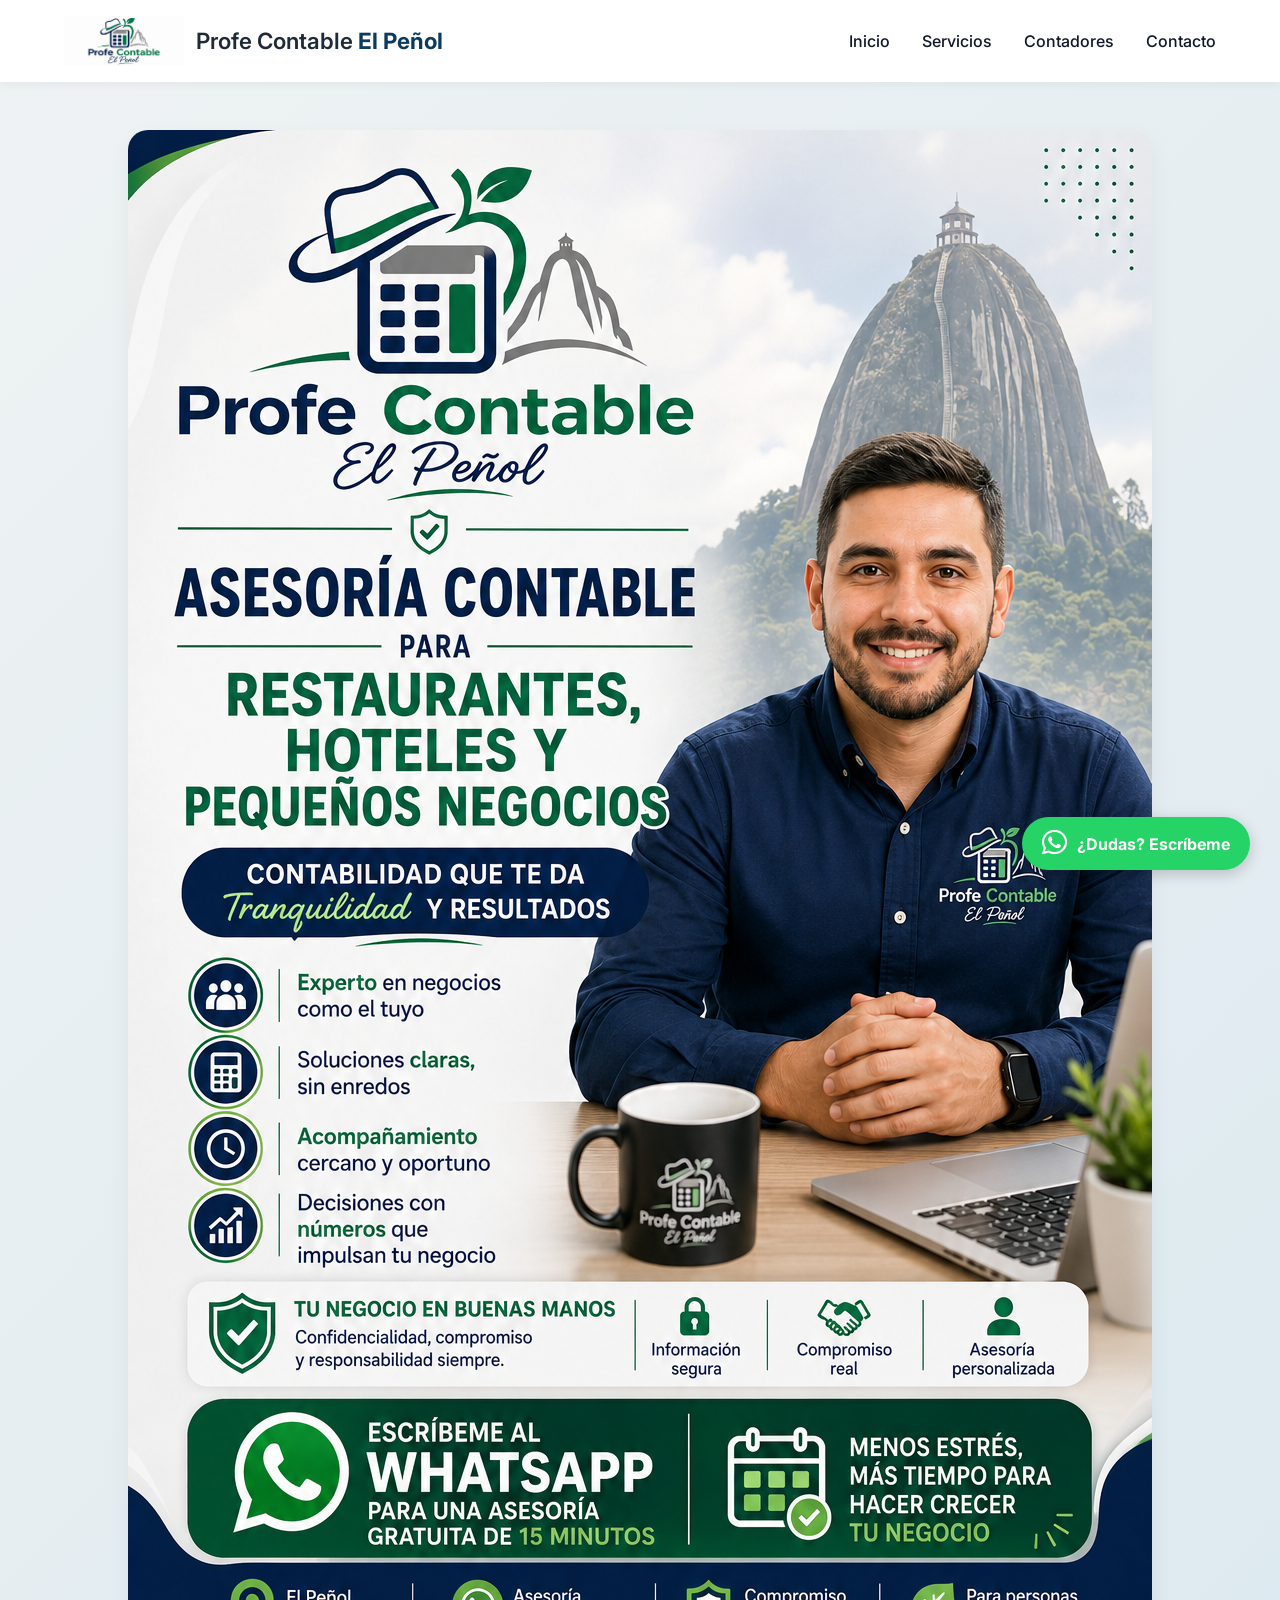
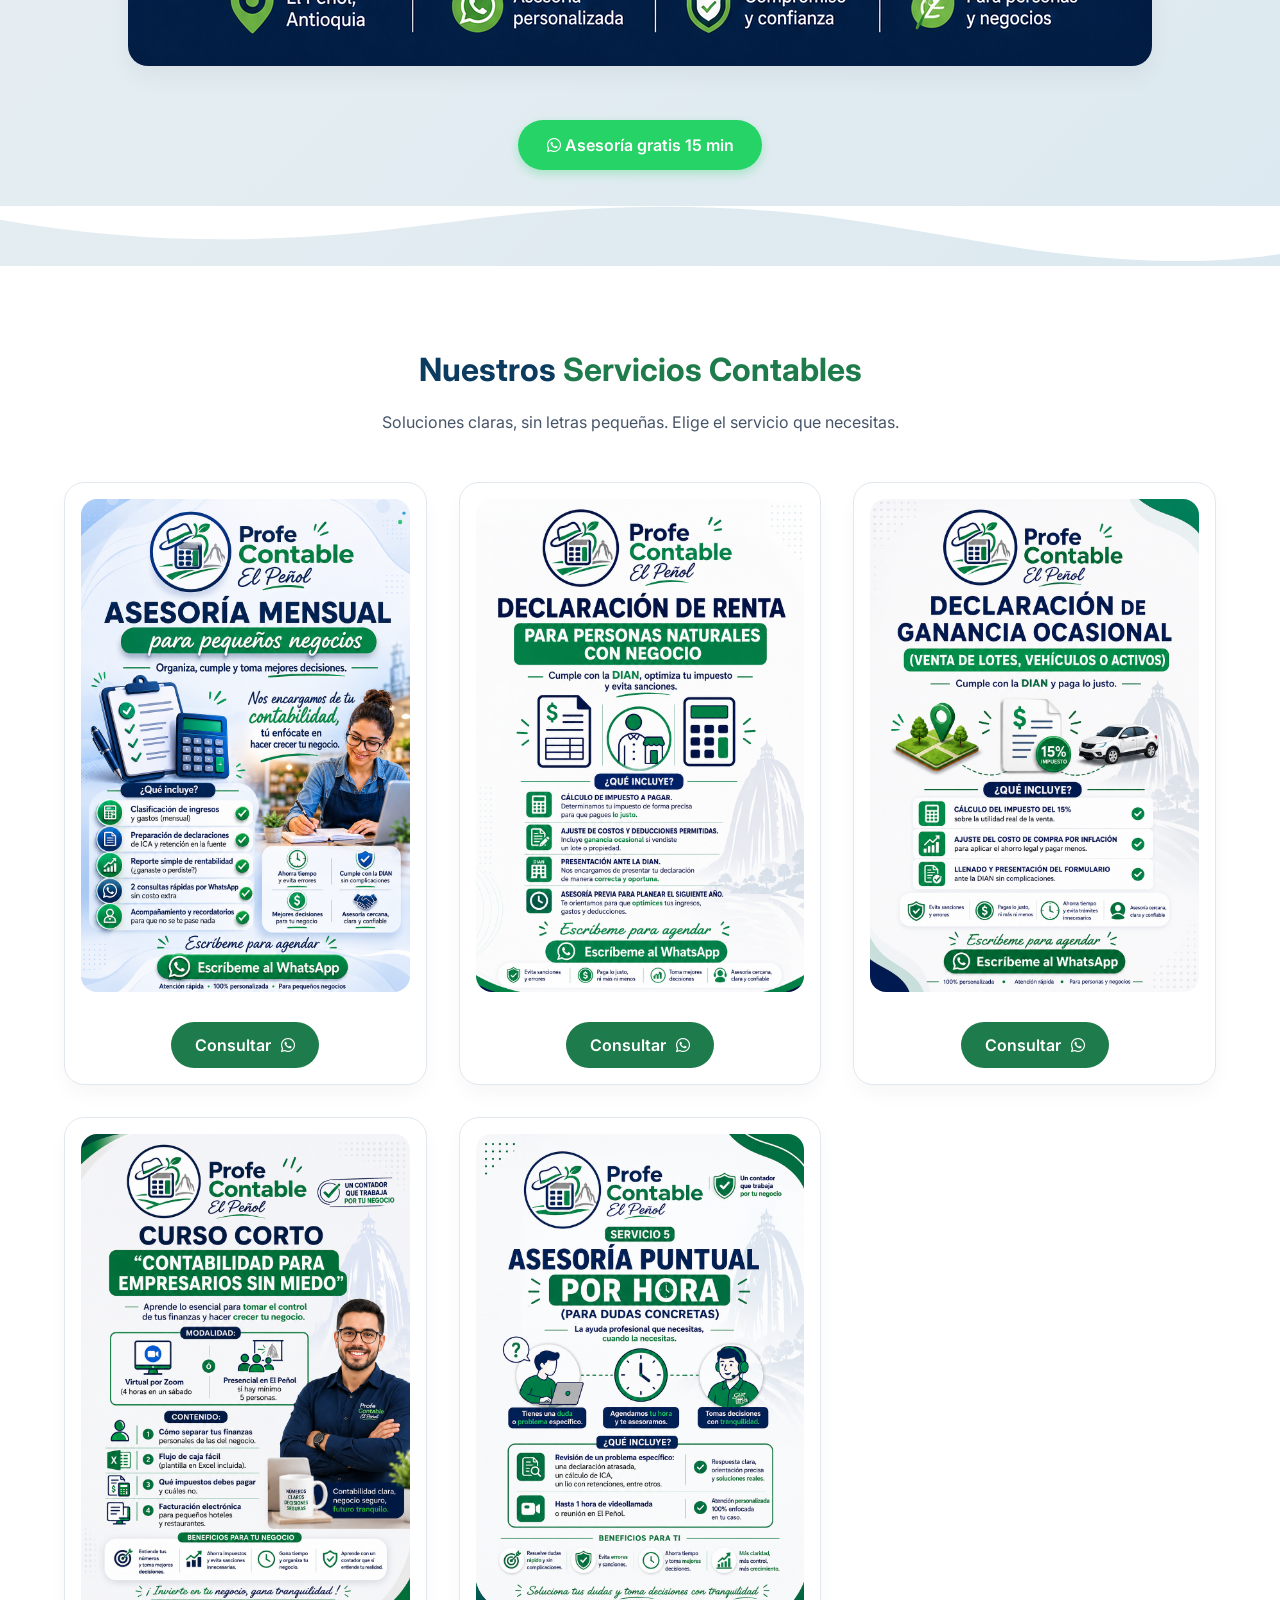
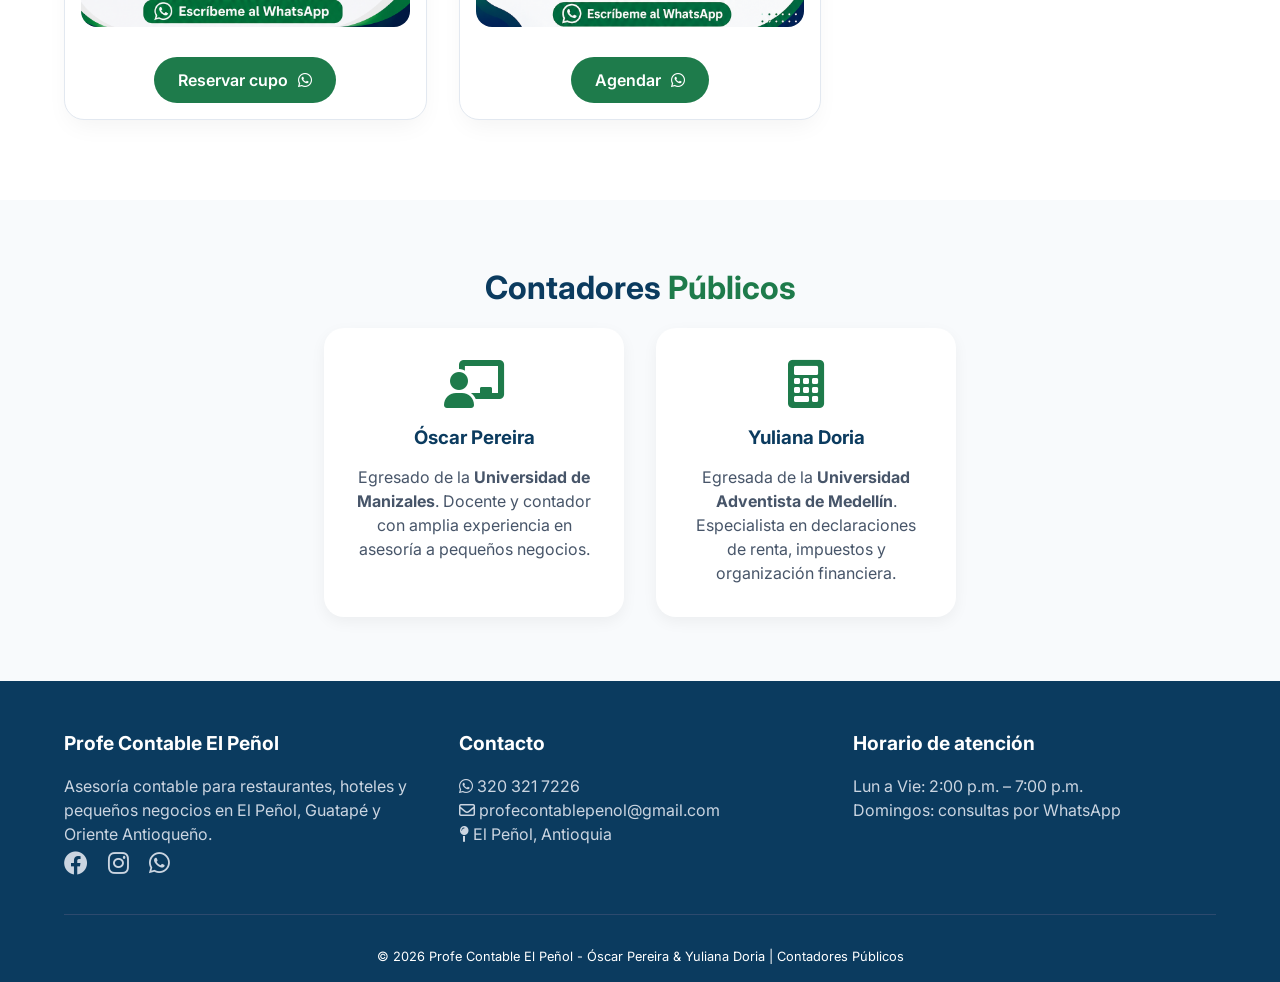
==== commit 9bdca72f: "Update index.html" ====
--- a/index.html
+++ b/index.html
@@ -124,13 +124,12 @@
                 <div class="footer-col">
                     <h3>Contacto</h3>
                     <p><i class="fab fa-whatsapp"></i> <a href="https://wa.me/573203217226">320 321 7226</a></p>
-                    <p><i class="far fa-envelope"></i> profecontable@elpenol.com</p>
+                    <p><i class="far fa-envelope"></i> profecontablepenol@gmail.com</p>
                     <p><i class="fas fa-map-pin"></i> El Peñol, Antioquia</p>
                 </div>
                 <div class="footer-col">
                     <h3>Horario de atención</h3>
                     <p>Lun a Vie: 2:00 p.m. – 7:00 p.m.</p>
-                    <p>Sábados: 9:00 a.m. – 1:00 p.m.</p>
                     <p>Domingos: consultas por WhatsApp</p>
                 </div>
             </div>
--- a/estilos.css
+++ b/estilos.css
@@ -50,12 +50,15 @@
     flex-wrap: wrap;
 }
 .logo {
-    font-size: 1.5rem;
+    display: flex;
+    align-items: center;
+    gap: 12px;
+    font-size: 1.4rem;
     font-weight: 600;
 }
-.logo i {
-    color: var(--verde);
-    margin-right: 8px;
+.logo-img {
+    height: 50px;
+    width: auto;
 }
 .logo span strong {
     color: var(--azul);
@@ -87,26 +90,18 @@
 .hero {
     background: linear-gradient(135deg, #eef2f3 0%, #dce9f0 100%);
     position: relative;
-    padding: 5rem 0 8rem 0;
-    text-align: center;
-}
-.hero-content h1 {
-    font-size: 3rem;
-    font-weight: 700;
-    margin-bottom: 1rem;
-    color: var(--azul);
-}
-.hero-tagline {
-    font-size: 1.2rem;
-    max-width: 700px;
-    margin: 0 auto 2rem auto;
-    color: var(--texto-suave);
+    padding: 3rem 0 6rem 0;
+    text-align: center;
+}
+.hero-imagen {
+    max-width: 100%;
+    height: auto;
+    border-radius: 20px;
+    box-shadow: 0 10px 25px rgba(0,0,0,0.05);
+    margin-bottom: 2rem;
 }
 .hero-buttons {
-    display: flex;
-    gap: 1rem;
-    justify-content: center;
-    flex-wrap: wrap;
+    margin-top: 1rem;
 }
 .btn {
     display: inline-block;
@@ -124,20 +119,6 @@
 .btn-primario:hover {
     background-color: #1da152;
     transform: translateY(-3px);
-}
-.btn-secundario {
-    background-color: transparent;
-    border: 2px solid var(--azul);
-    color: var(--azul);
-}
-.btn-secundario:hover {
-    background-color: var(--azul);
-    color: white;
-}
-.hero-badge {
-    margin-top: 2rem;
-    font-size: 0.9rem;
-    color: var(--texto-suave);
 }
 .hero-wave {
     position: absolute;
@@ -157,7 +138,7 @@
     fill: #ffffff;
 }
 
-/* SECCIÓN SERVICIOS */
+/* SERVICIOS */
 .servicios {
     padding: 5rem 0;
     background-color: white;
@@ -175,148 +156,75 @@
 }
 .servicios-grid {
     display: grid;
-    grid-template-columns: repeat(auto-fit, minmax(280px, 1fr));
+    grid-template-columns: repeat(auto-fit, minmax(300px, 1fr));
     gap: 2rem;
 }
 .servicio-card {
     background: white;
     border-radius: 20px;
-    padding: 1.8rem;
+    padding: 1rem;
     box-shadow: 0 10px 25px -5px rgba(0,0,0,0.05);
     border: 1px solid var(--gris-borde);
     transition: transform 0.3s, box-shadow 0.3s;
+    text-align: center;
 }
 .servicio-card:hover {
     transform: translateY(-8px);
     box-shadow: 0 20px 30px -12px rgba(0,0,0,0.1);
 }
-.servicio-icon {
-    font-size: 2.5rem;
+.poster-servicio {
+    width: 100%;
+    border-radius: 16px;
+    margin-bottom: 1rem;
+}
+.btn-card {
+    display: inline-block;
+    background-color: var(--verde);
+    color: white;
+    padding: 0.7rem 1.5rem;
+    border-radius: 40px;
+    text-decoration: none;
+    font-weight: 600;
+    transition: background 0.3s;
+    margin-top: 0.5rem;
+}
+.btn-card i {
+    margin-left: 6px;
+}
+.btn-card:hover {
+    background-color: #155f3a;
+}
+
+/* CONTADORES */
+.contadores {
+    background-color: var(--gris-fondo);
+    padding: 4rem 0;
+}
+.contadores-grid {
+    display: flex;
+    justify-content: center;
+    gap: 2rem;
+    flex-wrap: wrap;
+}
+.contador-card {
+    background: white;
+    border-radius: 20px;
+    padding: 2rem;
+    text-align: center;
+    max-width: 300px;
+    box-shadow: 0 5px 15px rgba(0,0,0,0.05);
+}
+.contador-card i {
+    font-size: 3rem;
     color: var(--verde);
     margin-bottom: 1rem;
 }
-.servicio-card h3 {
-    font-size: 1.5rem;
-    margin-bottom: 0.5rem;
-}
-.precio {
-    font-size: 1.8rem;
-    font-weight: 700;
+.contador-card h3 {
+    margin-bottom: 0.8rem;
     color: var(--azul);
-    margin: 0.8rem 0;
-}
-.precio span {
-    font-size: 0.9rem;
-    font-weight: normal;
+}
+.contador-card p {
     color: var(--texto-suave);
-}
-.servicio-desc {
-    color: var(--texto-suave);
-    margin-bottom: 1.2rem;
-}
-.servicio-lista {
-    list-style: none;
-    margin: 1.2rem 0;
-}
-.servicio-lista li {
-    margin-bottom: 0.6rem;
-    font-size: 0.9rem;
-    display: flex;
-    align-items: center;
-    gap: 0.5rem;
-}
-.servicio-lista i {
-    color: var(--verde);
-    font-size: 0.9rem;
-}
-.btn-card {
-    display: inline-block;
-    background-color: var(--azul);
-    color: white;
-    padding: 0.7rem 1.2rem;
-    border-radius: 40px;
-    text-decoration: none;
-    font-weight: 600;
-    transition: background 0.3s;
-}
-.btn-card i {
-    margin-left: 6px;
-}
-.btn-card:hover {
-    background-color: var(--verde);
-}
-
-/* SOBRE MÍ */
-.sobre-mi {
-    background-color: var(--gris-fondo);
-    padding: 5rem 0;
-}
-.sobre-mi-grid {
-    display: flex;
-    gap: 3rem;
-    align-items: center;
-    flex-wrap: wrap;
-}
-.sobre-mi-texto {
-    flex: 1;
-}
-.sobre-mi-texto h2 {
-    font-size: 2rem;
-    margin-bottom: 1.2rem;
-}
-.sobre-mi-texto p {
-    margin-bottom: 1rem;
-    color: var(--texto-suave);
-}
-.firma {
-    font-size: 1.2rem;
-    font-weight: 600;
-    margin: 1.5rem 0;
-    color: var(--azul);
-}
-.sobre-mi-imagen {
-    flex: 1;
-    display: flex;
-    justify-content: center;
-}
-.imagen-placeholder {
-    width: 280px;
-    height: 280px;
-    background-color: #eef2f5;
-    border-radius: 50%;
-    display: flex;
-    flex-direction: column;
-    align-items: center;
-    justify-content: center;
-    font-size: 5rem;
-    color: var(--azul);
-    border: 3px solid var(--verde);
-}
-.imagen-placeholder p {
-    font-size: 0.9rem;
-    margin-top: 10px;
-    color: var(--texto-suave);
-}
-
-/* VENTAJAS */
-.ventajas {
-    padding: 4rem 0;
-    background-color: white;
-}
-.ventajas-grid {
-    display: grid;
-    grid-template-columns: repeat(auto-fit, minmax(200px, 1fr));
-    gap: 2rem;
-    text-align: center;
-    margin-top: 2rem;
-}
-.ventaja i {
-    font-size: 2.5rem;
-    color: var(--verde);
-    margin-bottom: 0.8rem;
-}
-.ventaja h3 {
-    margin-bottom: 0.5rem;
 }
 
 /* FOOTER */
@@ -403,16 +311,19 @@
     .nav-menu.active {
         display: flex;
     }
-    .hero-content h1 {
-        font-size: 2rem;
+    .hero-imagen {
+        width: 100%;
     }
     .servicios-grid {
         grid-template-columns: 1fr;
     }
-    .sobre-mi-grid {
-        flex-direction: column;
-    }
     .btn-wsp-flotante span {
         display: inline;
     }
-}
+    .logo span {
+        font-size: 1rem;
+    }
+    .logo-img {
+        height: 40px;
+    }
+}
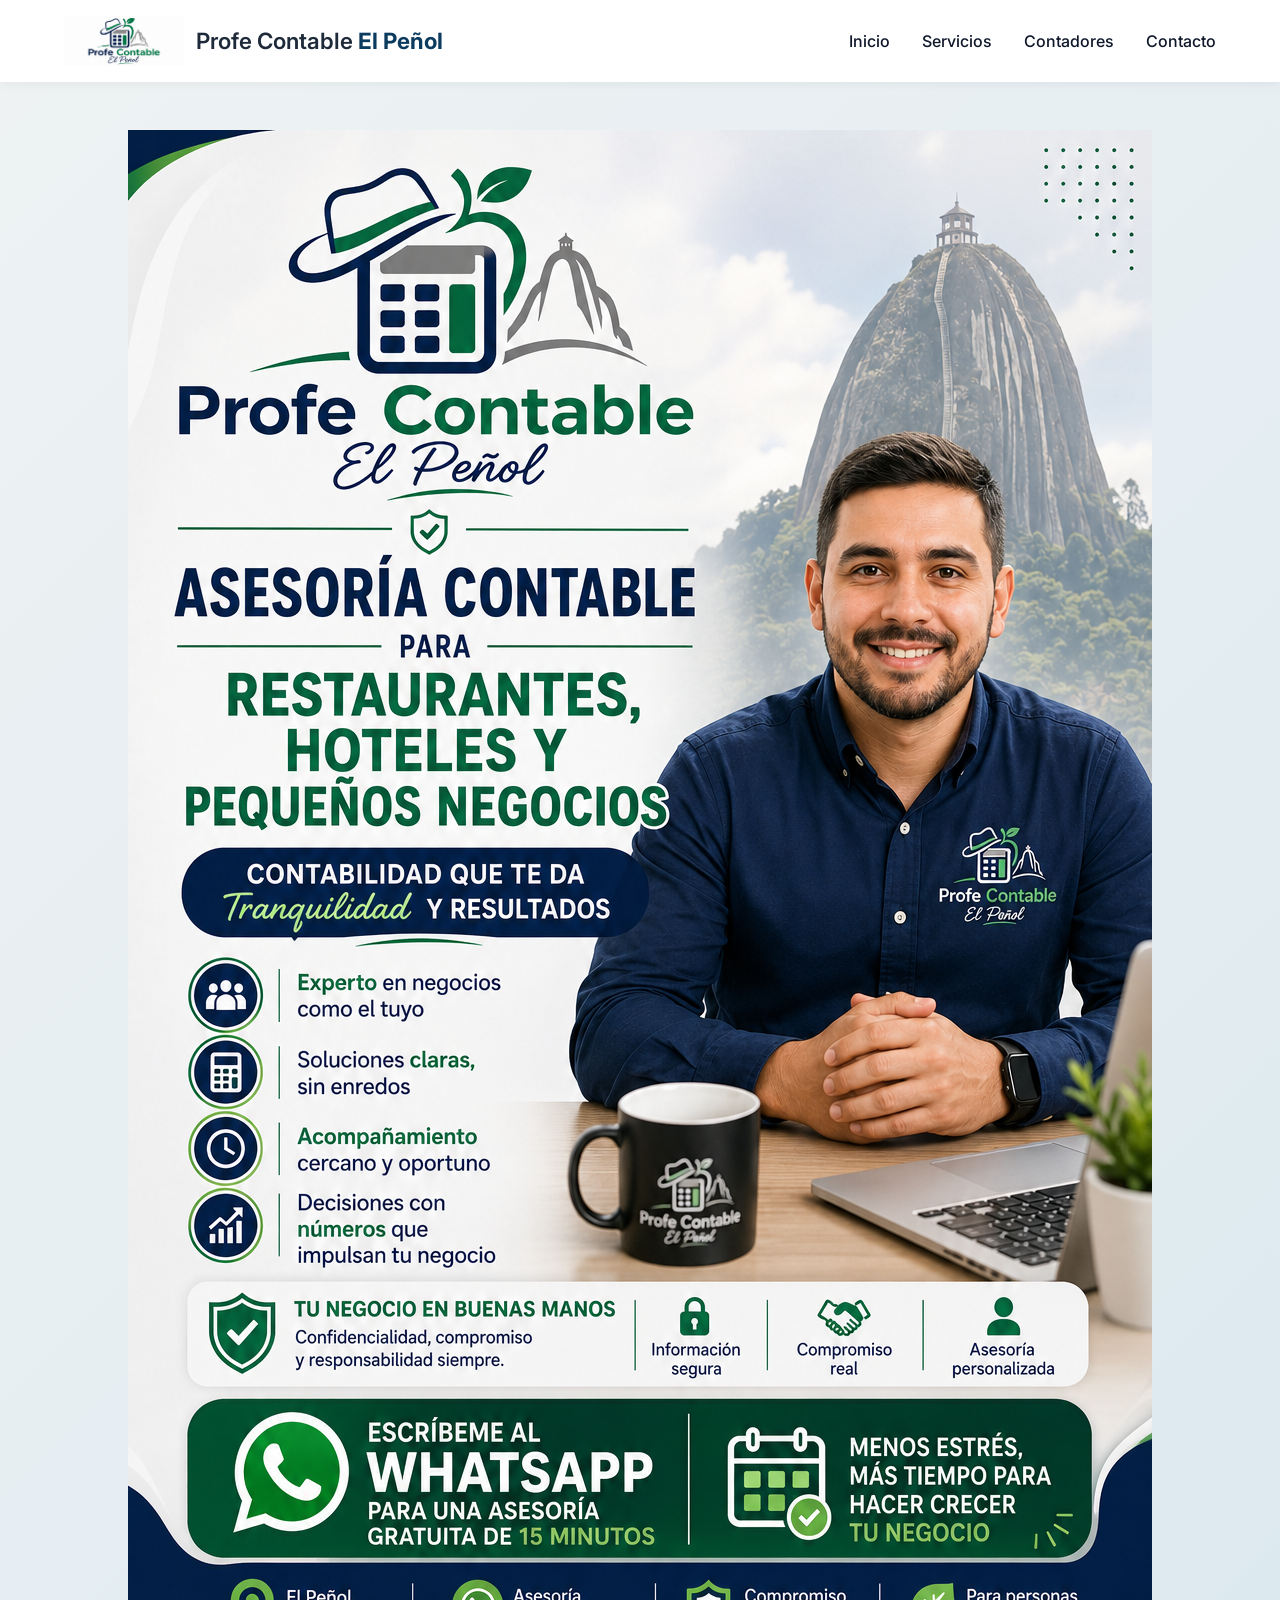
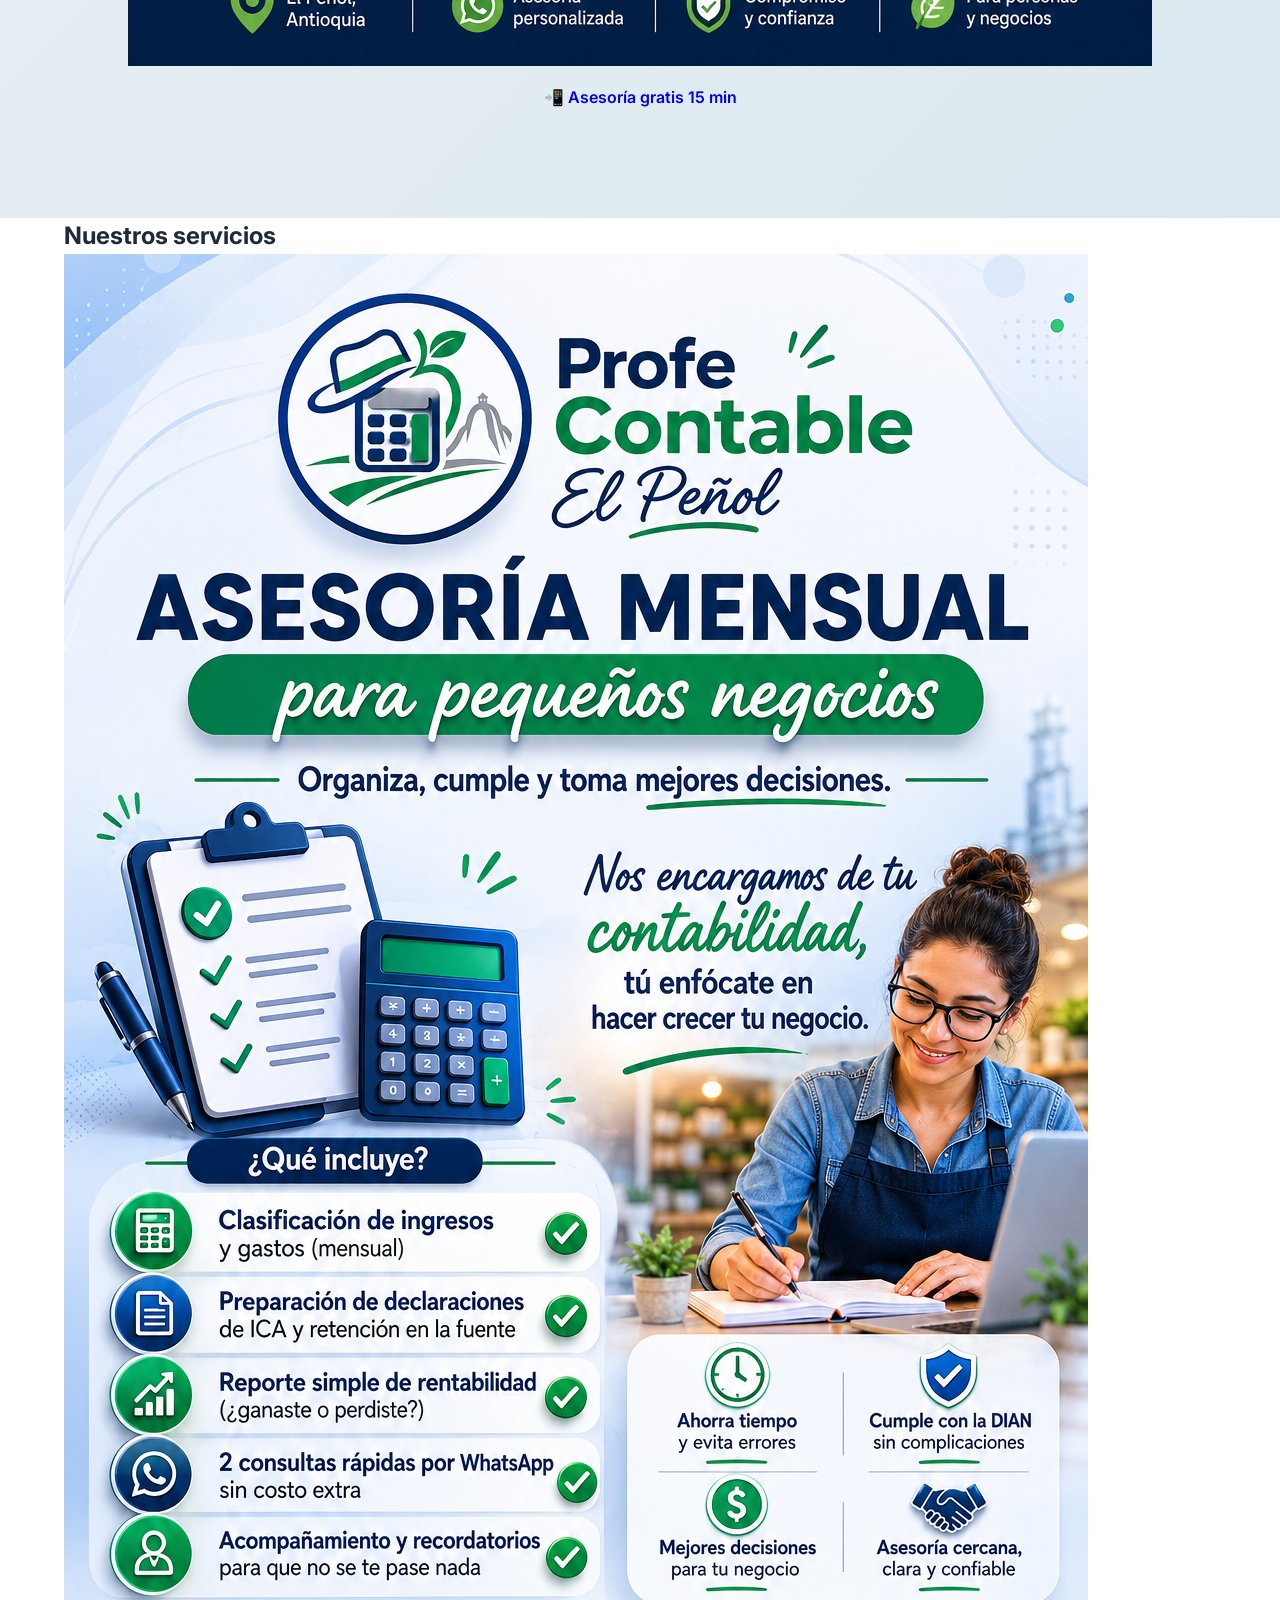
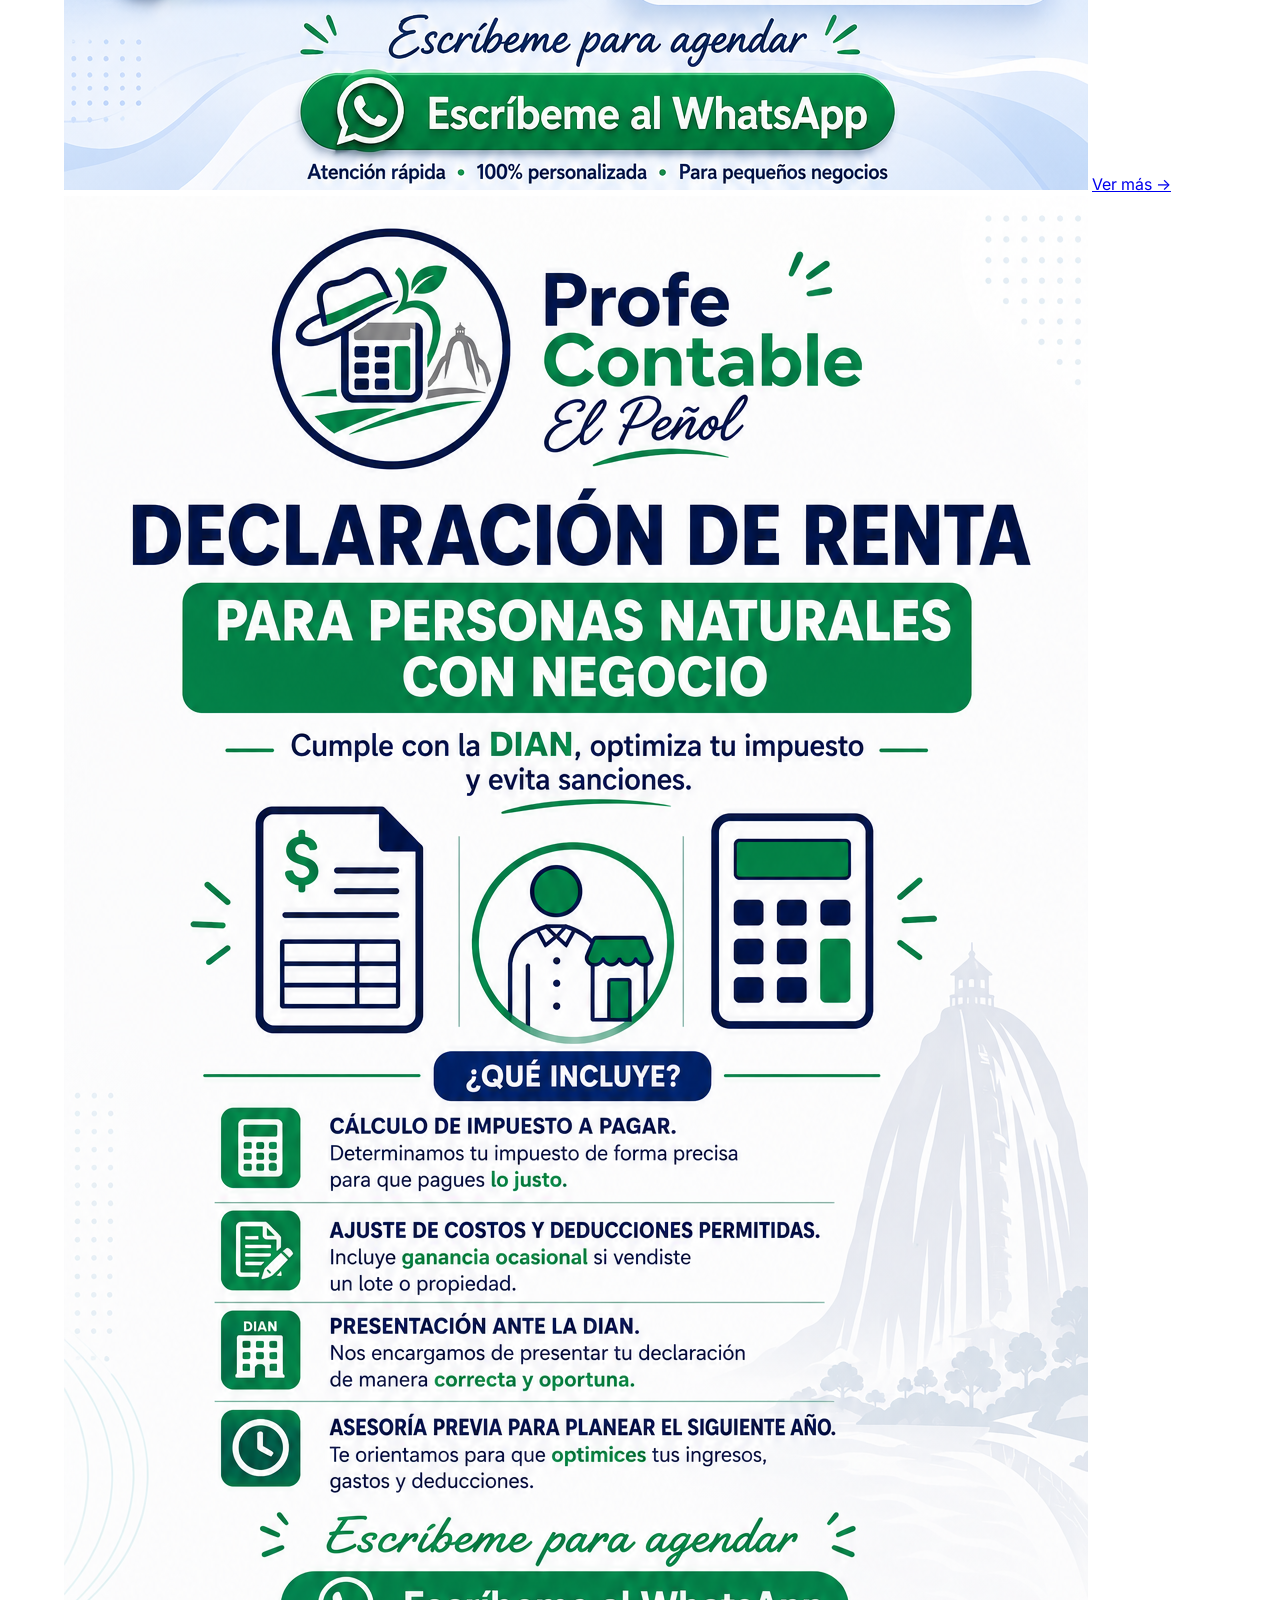
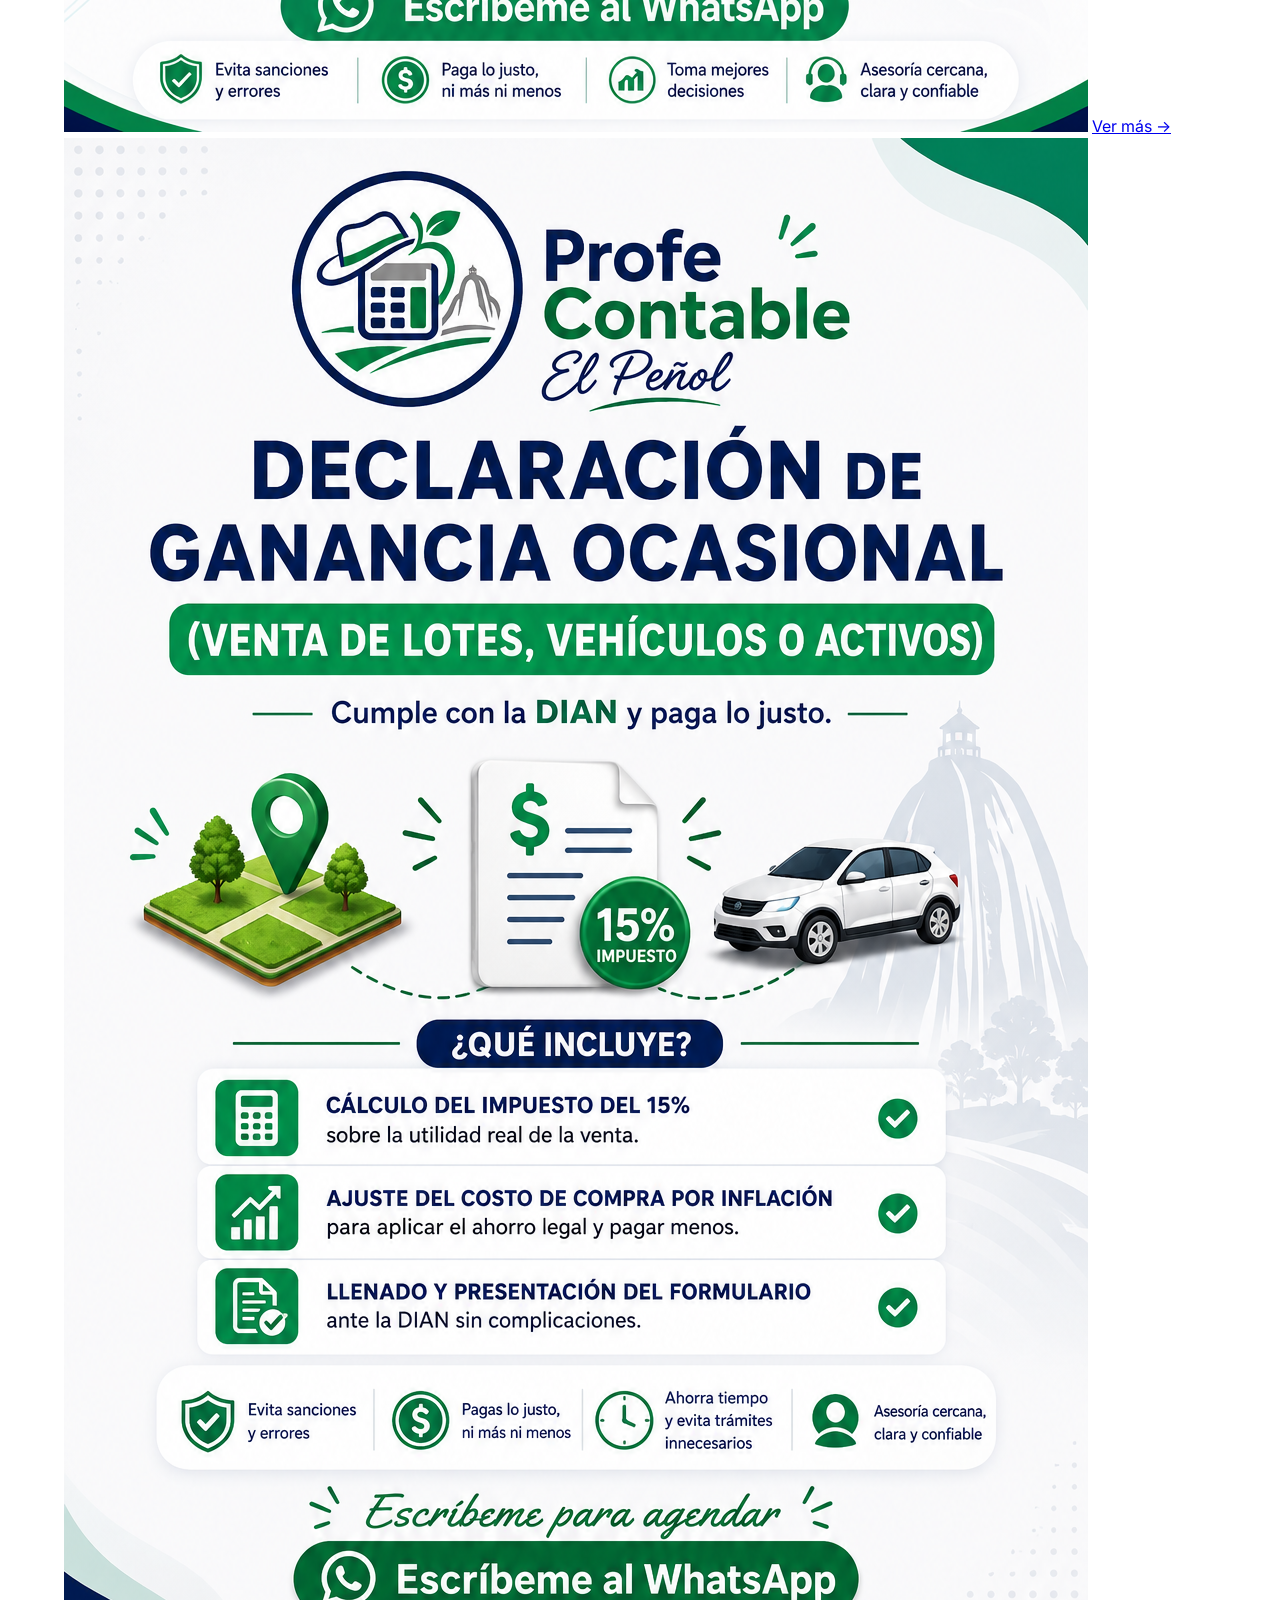
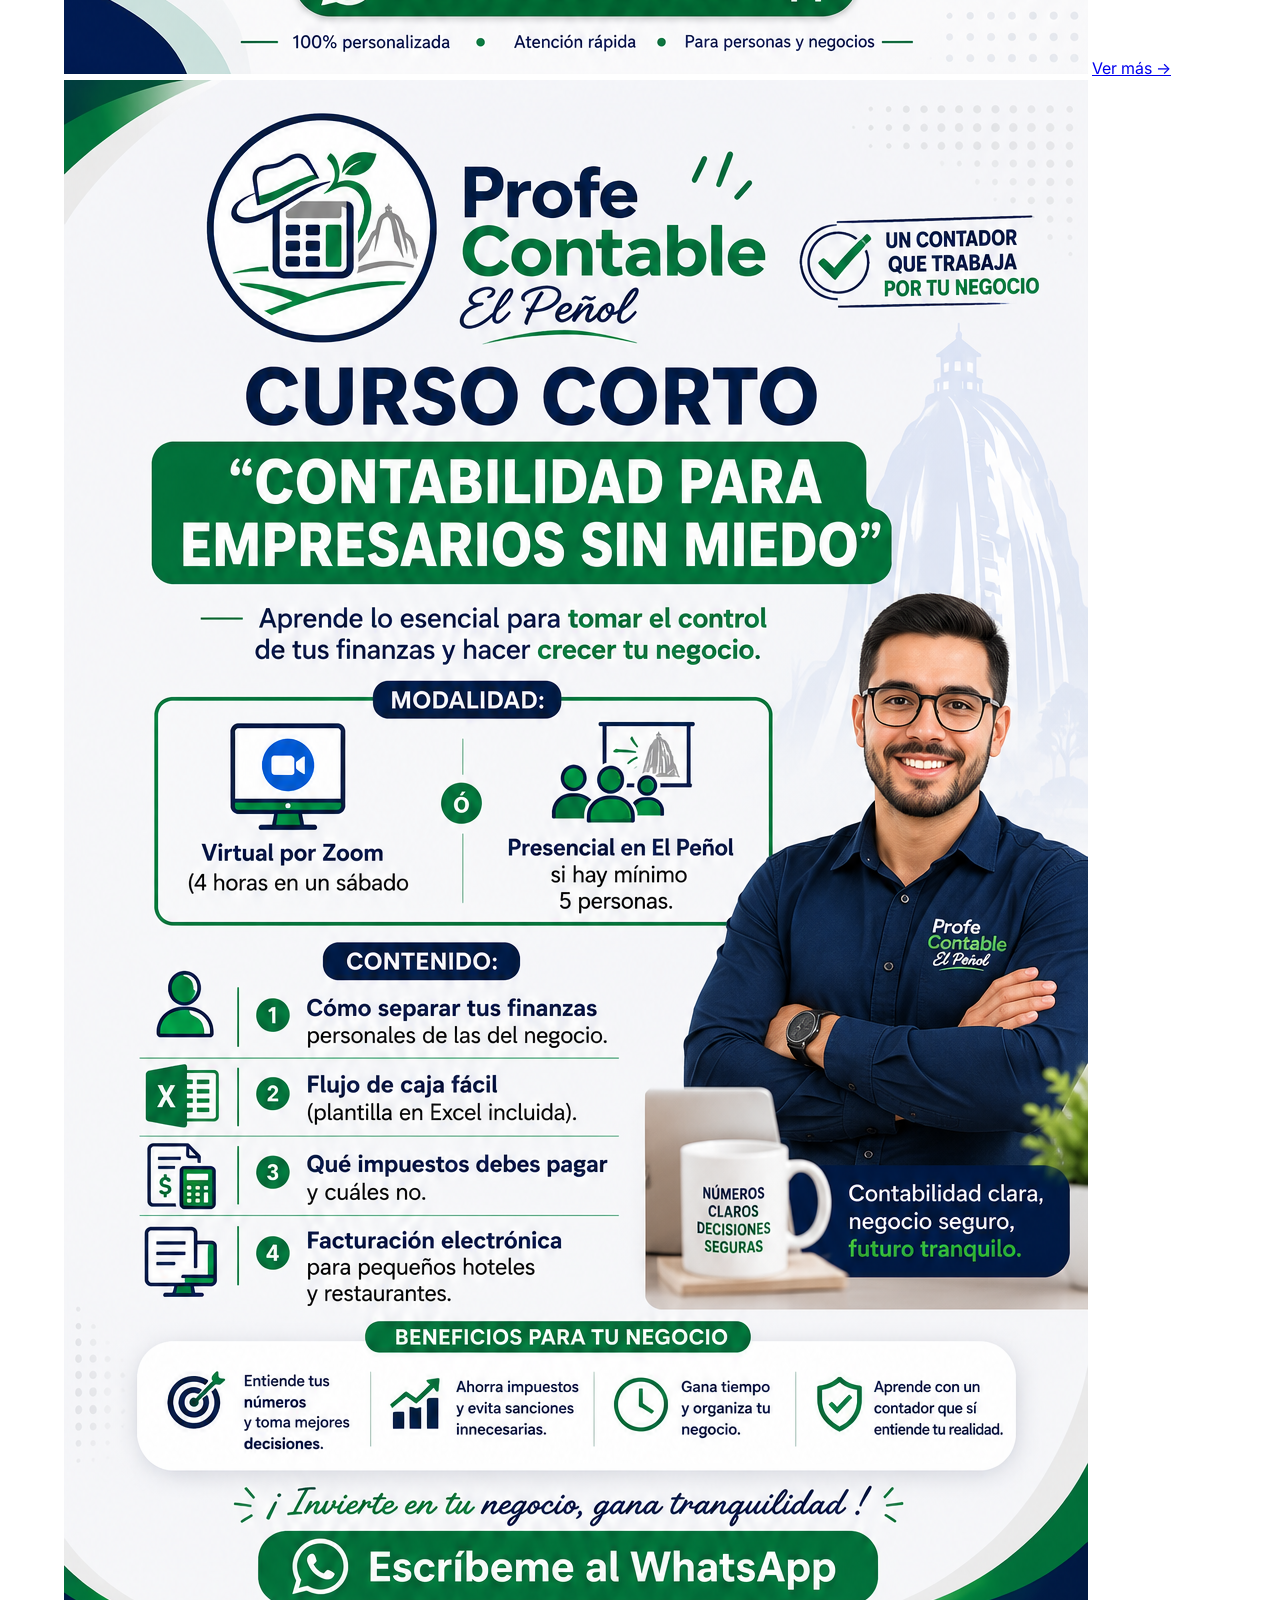
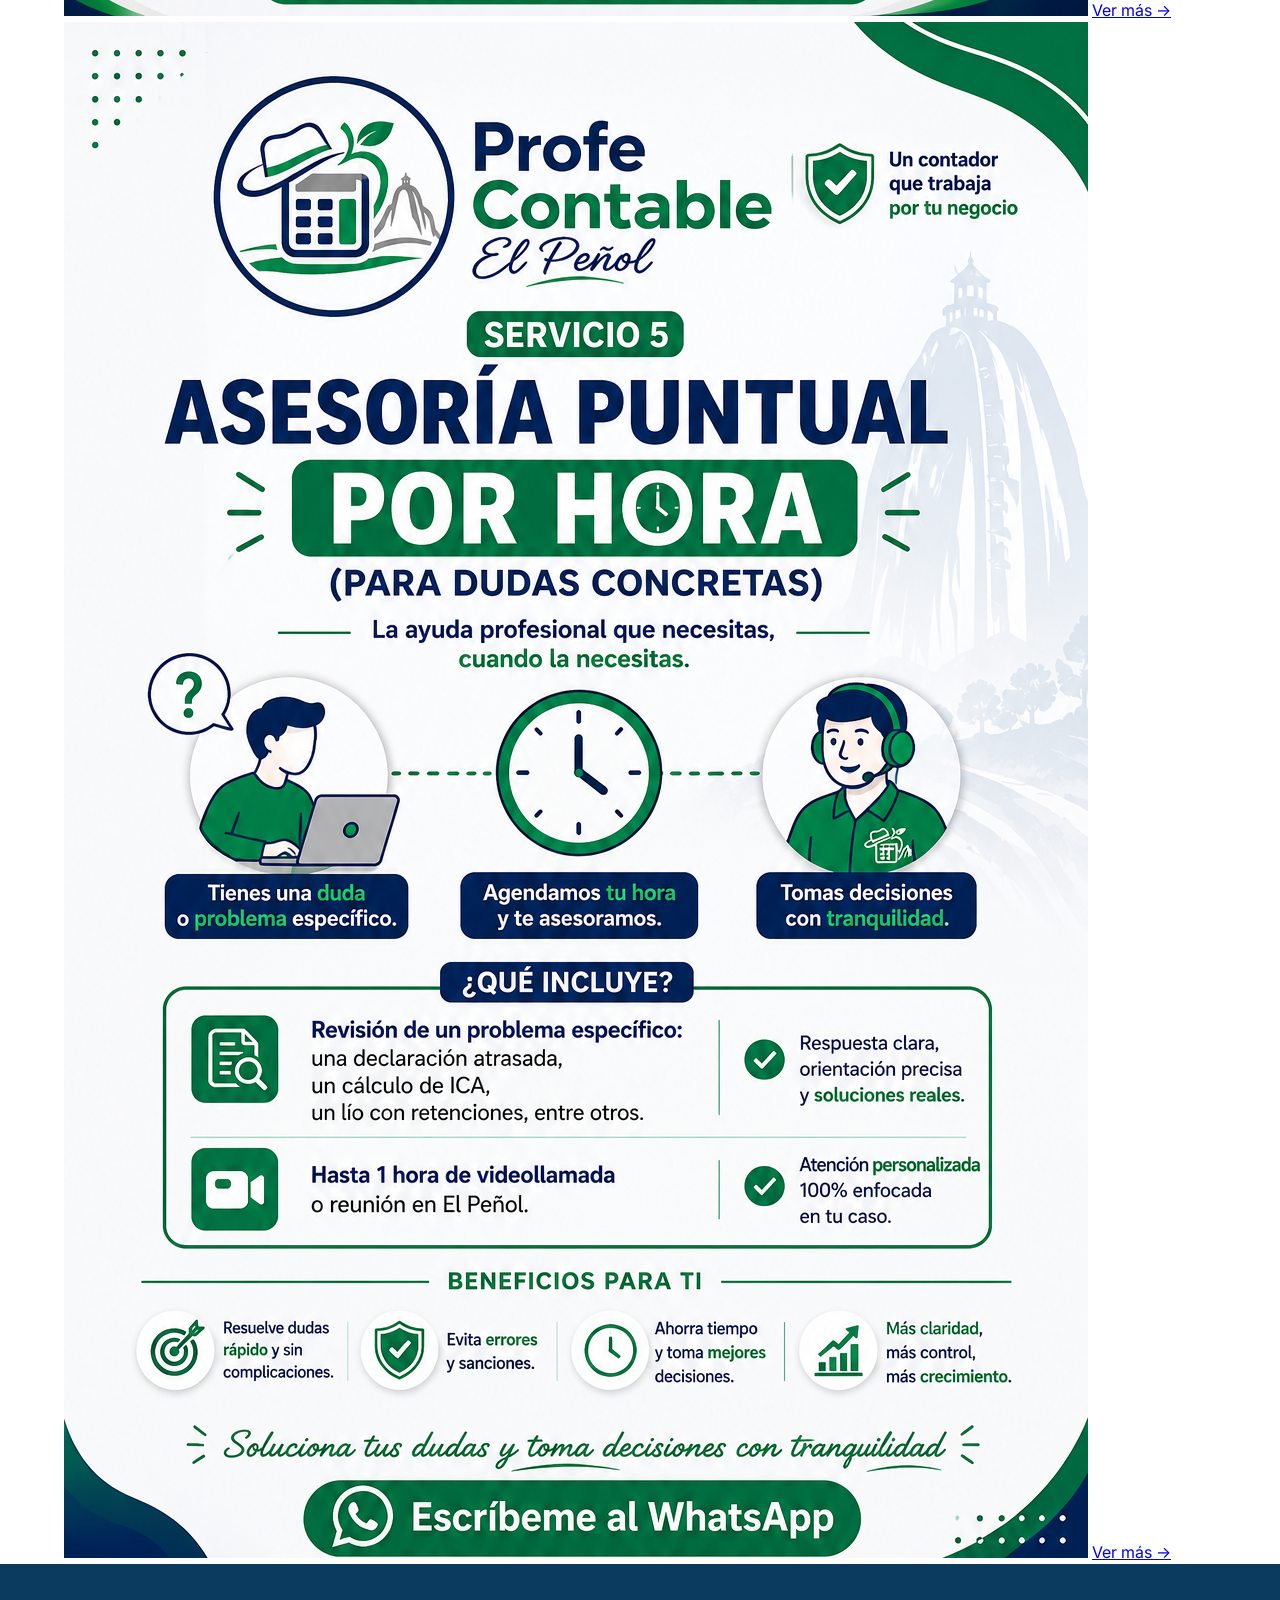
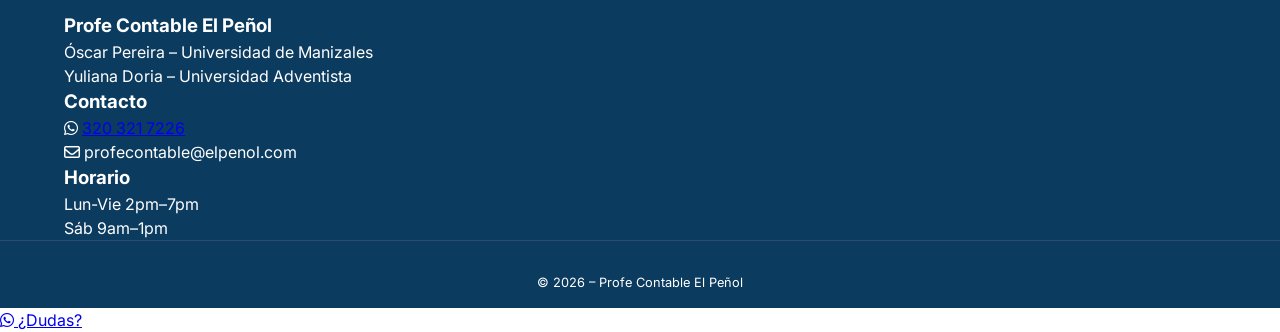
==== commit fa1fb134: "Update index.html" ====
--- a/index.html
+++ b/index.html
@@ -2,107 +2,65 @@
 <html lang="es">
 <head>
     <meta charset="UTF-8">
-    <meta name="viewport" content="width=device-width, initial-scale=1.0, user-scalable=yes">
-    <title>Profe Contable El Peñol | Asesoría contable para restaurantes, hoteles y pequeños negocios</title>
-    <meta name="description" content="Asesoría contable y financiera para restaurantes, hoteles y pequeños negocios en El Peñol y Guatapé. Contadores públicos con experiencia docente.">
+    <meta name="viewport" content="width=device-width, initial-scale=1.0">
+    <title>Profe Contable El Peñol | Inicio</title>
+    <meta name="description" content="Asesoría contable para restaurantes, hoteles y pequeños negocios en El Peñol. Contadores públicos con experiencia docente.">
     <link rel="stylesheet" href="estilos.css">
-    <link href="https://fonts.googleapis.com/css2?family=Inter:opsz,wght@14..32,300;14..32,400;14..32,600;14..32,700&display=swap" rel="stylesheet">
+    <link href="https://fonts.googleapis.com/css2?family=Inter:opsz,wght@14..32,300;400;600;700&display=swap" rel="stylesheet">
     <link rel="stylesheet" href="https://cdnjs.cloudflare.com/ajax/libs/font-awesome/6.0.0-beta3/css/all.min.css">
-    <!-- Favicon con tu logo -->
-    <link rel="icon" type="image/png" href="LOGO GRANDE.png">
+    <link rel="icon" type="image/x-icon" href="favicon.ico">
 </head>
 <body>
 
-    <!-- Header con el logo -->
+    <!-- Header con logo y navegación -->
     <header class="header">
         <div class="container nav-container">
             <div class="logo">
-                <img src="LOGO GRANDE.png" alt="Logo Profe Contable El Peñol" class="logo-img">
+                <img src="LOGO GRANDE.png" alt="Profe Contable El Peñol" class="logo-img">
                 <span>Profe Contable <strong>El Peñol</strong></span>
             </div>
-            <button class="menu-toggle" id="menuToggle" aria-label="Menú">
-                <i class="fas fa-bars"></i>
-            </button>
+            <button class="menu-toggle" id="menuToggle">☰</button>
             <ul class="nav-menu" id="navMenu">
-                <li><a href="#inicio">Inicio</a></li>
+                <li><a href="index.html">Inicio</a></li>
                 <li><a href="#servicios">Servicios</a></li>
-                <li><a href="#contadores">Contadores</a></li>
+                <li><a href="contadores.html">Contadores</a></li>
                 <li><a href="#contacto">Contacto</a></li>
             </ul>
         </div>
     </header>
 
-    <!-- Sección Hero (Bienvenida) -->
-    <section id="inicio" class="hero">
-        <div class="container">
-            <div class="hero-content">
-                <img src="BIENVENIDO.png" alt="Bienvenido a Profe Contable El Peñol" class="hero-imagen">
-                <div class="hero-buttons">
-                    <a href="https://wa.me/573203217226?text=Hola%2C%20quiero%20agendar%20mi%20asesor%C3%ADa%20gratuita%20de%2015%20minutos" class="btn btn-primario" target="_blank"><i class="fab fa-whatsapp"></i> Asesoría gratis 15 min</a>
-                </div>
-            </div>
-        </div>
-        <div class="hero-wave">
-            <svg viewBox="0 0 1200 120" preserveAspectRatio="none">
-                <path d="M321.39,56.44c58-10.79,114.16-30.13,172-41.86,82.39-16.72,168.19-17.73,250.45-.39C823.78,31,906.67,72,985.66,92.83c70.05,18.48,146.53,26.09,214.34,3V0H0V27.35A600.21,600.21,0,0,0,321.39,56.44Z" class="shape-fill"></path>
-            </svg>
+    <!-- Hero con imagen de bienvenida -->
+    <section class="hero">
+        <div class="container hero-content">
+            <img src="BIENVENIDO.png" alt="Bienvenida" class="hero-img">
+            <a href="https://wa.me/573203217226?text=Hola%2C%20quiero%20mi%20asesoría%20gratuita" class="btn btn-primary">📲 Asesoría gratis 15 min</a>
         </div>
     </section>
 
-    <!-- Sección Servicios (cada servicio es un póster) -->
-    <section id="servicios" class="servicios">
+    <!-- Servicios destacados (tarjetas que llevan a páginas internas) -->
+    <section id="servicios" class="servicios-destacados">
         <div class="container">
-            <h2 class="section-title">Nuestros <span class="verde">Servicios Contables</span></h2>
-            <p class="section-subtitle">Soluciones claras, sin letras pequeñas. Elige el servicio que necesitas.</p>
-
-            <div class="servicios-grid">
-                <!-- Asesoría mensual -->
-                <div class="servicio-card">
-                    <img src="ASESORIA CONTABLE.png" alt="Asesoría mensual para pequeños negocios" class="poster-servicio">
-                    <a href="https://wa.me/573203217226?text=Hola%2C%20quiero%20información%20de%20la%20asesoría%20mensual" class="btn-card">Consultar <i class="fab fa-whatsapp"></i></a>
+            <h2>Nuestros servicios</h2>
+            <div class="grid-tarjetas">
+                <div class="tarjeta-servicio">
+                    <img src="ASESORIA CONTABLE.png" alt="Asesoría mensual">
+                    <a href="asesoria-mensual.html" class="btn-secundario">Ver más →</a>
                 </div>
-
-                <!-- Declaración de renta -->
-                <div class="servicio-card">
-                    <img src="DECLARACION DE RENTA.png" alt="Declaración de renta para personas naturales con negocio" class="poster-servicio">
-                    <a href="https://wa.me/573203217226?text=Hola%2C%20quiero%20información%20sobre%20declaración%20de%20renta" class="btn-card">Consultar <i class="fab fa-whatsapp"></i></a>
+                <div class="tarjeta-servicio">
+                    <img src="DECLARACION DE RENTA.png" alt="Declaración de renta">
+                    <a href="declaracion-renta.html" class="btn-secundario">Ver más →</a>
                 </div>
-
-                <!-- Ganancia ocasional -->
-                <div class="servicio-card">
-                    <img src="GANANCIA OCASIONAL.png" alt="Declaración de ganancia ocasional por venta de lotes o activos" class="poster-servicio">
-                    <a href="https://wa.me/573203217226?text=Hola%2C%20quiero%20asesoría%20para%20ganancia%20ocasional" class="btn-card">Consultar <i class="fab fa-whatsapp"></i></a>
+                <div class="tarjeta-servicio">
+                    <img src="GANANCIA OCASIONAL.png" alt="Ganancia ocasional">
+                    <a href="ganancia-ocasional.html" class="btn-secundario">Ver más →</a>
                 </div>
-
-                <!-- Curso contable -->
-                <div class="servicio-card">
-                    <img src="CURSO CONTABLE.png" alt="Curso Contabilidad para empresarios sin miedo" class="poster-servicio">
-                    <a href="https://wa.me/573203217226?text=Hola%2C%20quiero%20información%20del%20curso%20contable" class="btn-card">Reservar cupo <i class="fab fa-whatsapp"></i></a>
+                <div class="tarjeta-servicio">
+                    <img src="CURSO CONTABLE.png" alt="Curso">
+                    <a href="curso-contable.html" class="btn-secundario">Ver más →</a>
                 </div>
-
-                <!-- Asesoría puntual por hora -->
-                <div class="servicio-card">
-                    <img src="preguntas.png" alt="Asesoría puntual por hora para dudas concretas" class="poster-servicio">
-                    <a href="https://wa.me/573203217226?text=Hola%2C%20quiero%20agendar%20una%20consulta%20por%20hora" class="btn-card">Agendar <i class="fab fa-whatsapp"></i></a>
-                </div>
-            </div>
-        </div>
-    </section>
-
-    <!-- Sección Contadores -->
-    <section id="contadores" class="contadores">
-        <div class="container">
-            <h2 class="section-title">Contadores <span class="verde">Públicos</span></h2>
-            <div class="contadores-grid">
-                <div class="contador-card">
-                    <i class="fas fa-chalkboard-user"></i>
-                    <h3>Óscar Pereira</h3>
-                    <p>Egresado de la <strong>Universidad de Manizales</strong>. Docente y contador con amplia experiencia en asesoría a pequeños negocios.</p>
-                </div>
-                <div class="contador-card">
-                    <i class="fas fa-calculator"></i>
-                    <h3>Yuliana Doria</h3>
-                    <p>Egresada de la <strong>Universidad Adventista de Medellín</strong>. Especialista en declaraciones de renta, impuestos y organización financiera.</p>
+                <div class="tarjeta-servicio">
+                    <img src="preguntas.png" alt="Asesoría puntual">
+                    <a href="asesoria-puntual.html" class="btn-secundario">Ver más →</a>
                 </div>
             </div>
         </div>
@@ -110,40 +68,25 @@
 
     <!-- Footer -->
     <footer id="contacto">
-        <div class="container">
-            <div class="footer-content">
-                <div class="footer-col">
-                    <h3>Profe Contable El Peñol</h3>
-                    <p>Asesoría contable para restaurantes, hoteles y pequeños negocios en El Peñol, Guatapé y Oriente Antioqueño.</p>
-                    <div class="sociales">
-                        <a href="#"><i class="fab fa-facebook"></i></a>
-                        <a href="#"><i class="fab fa-instagram"></i></a>
-                        <a href="#"><i class="fab fa-whatsapp"></i></a>
-                    </div>
-                </div>
-                <div class="footer-col">
-                    <h3>Contacto</h3>
-                    <p><i class="fab fa-whatsapp"></i> <a href="https://wa.me/573203217226">320 321 7226</a></p>
-                    <p><i class="far fa-envelope"></i> profecontablepenol@gmail.com</p>
-                    <p><i class="fas fa-map-pin"></i> El Peñol, Antioquia</p>
-                </div>
-                <div class="footer-col">
-                    <h3>Horario de atención</h3>
-                    <p>Lun a Vie: 2:00 p.m. – 7:00 p.m.</p>
-                    <p>Domingos: consultas por WhatsApp</p>
-                </div>
+        <div class="container footer-grid">
+            <div>
+                <h3>Profe Contable El Peñol</h3>
+                <p>Óscar Pereira – Universidad de Manizales<br>Yuliana Doria – Universidad Adventista</p>
             </div>
-            <div class="copyright">
-                <p>&copy; 2026 Profe Contable El Peñol - Óscar Pereira & Yuliana Doria | Contadores Públicos</p>
+            <div>
+                <h3>Contacto</h3>
+                <p><i class="fab fa-whatsapp"></i> <a href="https://wa.me/573203217226">320 321 7226</a><br>
+                <i class="far fa-envelope"></i> profecontable@elpenol.com</p>
+            </div>
+            <div>
+                <h3>Horario</h3>
+                <p>Lun-Vie 2pm–7pm<br>Sáb 9am–1pm</p>
             </div>
         </div>
+        <div class="copyright">© 2026 – Profe Contable El Peñol</div>
     </footer>
 
-    <!-- Botón flotante de WhatsApp -->
-    <a href="https://wa.me/573203217226?text=Hola%2C%20quiero%20agendar%20mi%20asesor%C3%ADa%20gratuita" class="btn-wsp-flotante" target="_blank">
-        <i class="fab fa-whatsapp"></i>
-        <span>¿Dudas? Escríbeme</span>
-    </a>
+    <a href="https://wa.me/573203217226" class="btn-wsp-fixed" target="_blank"><i class="fab fa-whatsapp"></i> ¿Dudas?</a>
 
     <script src="script.js"></script>
 </body>
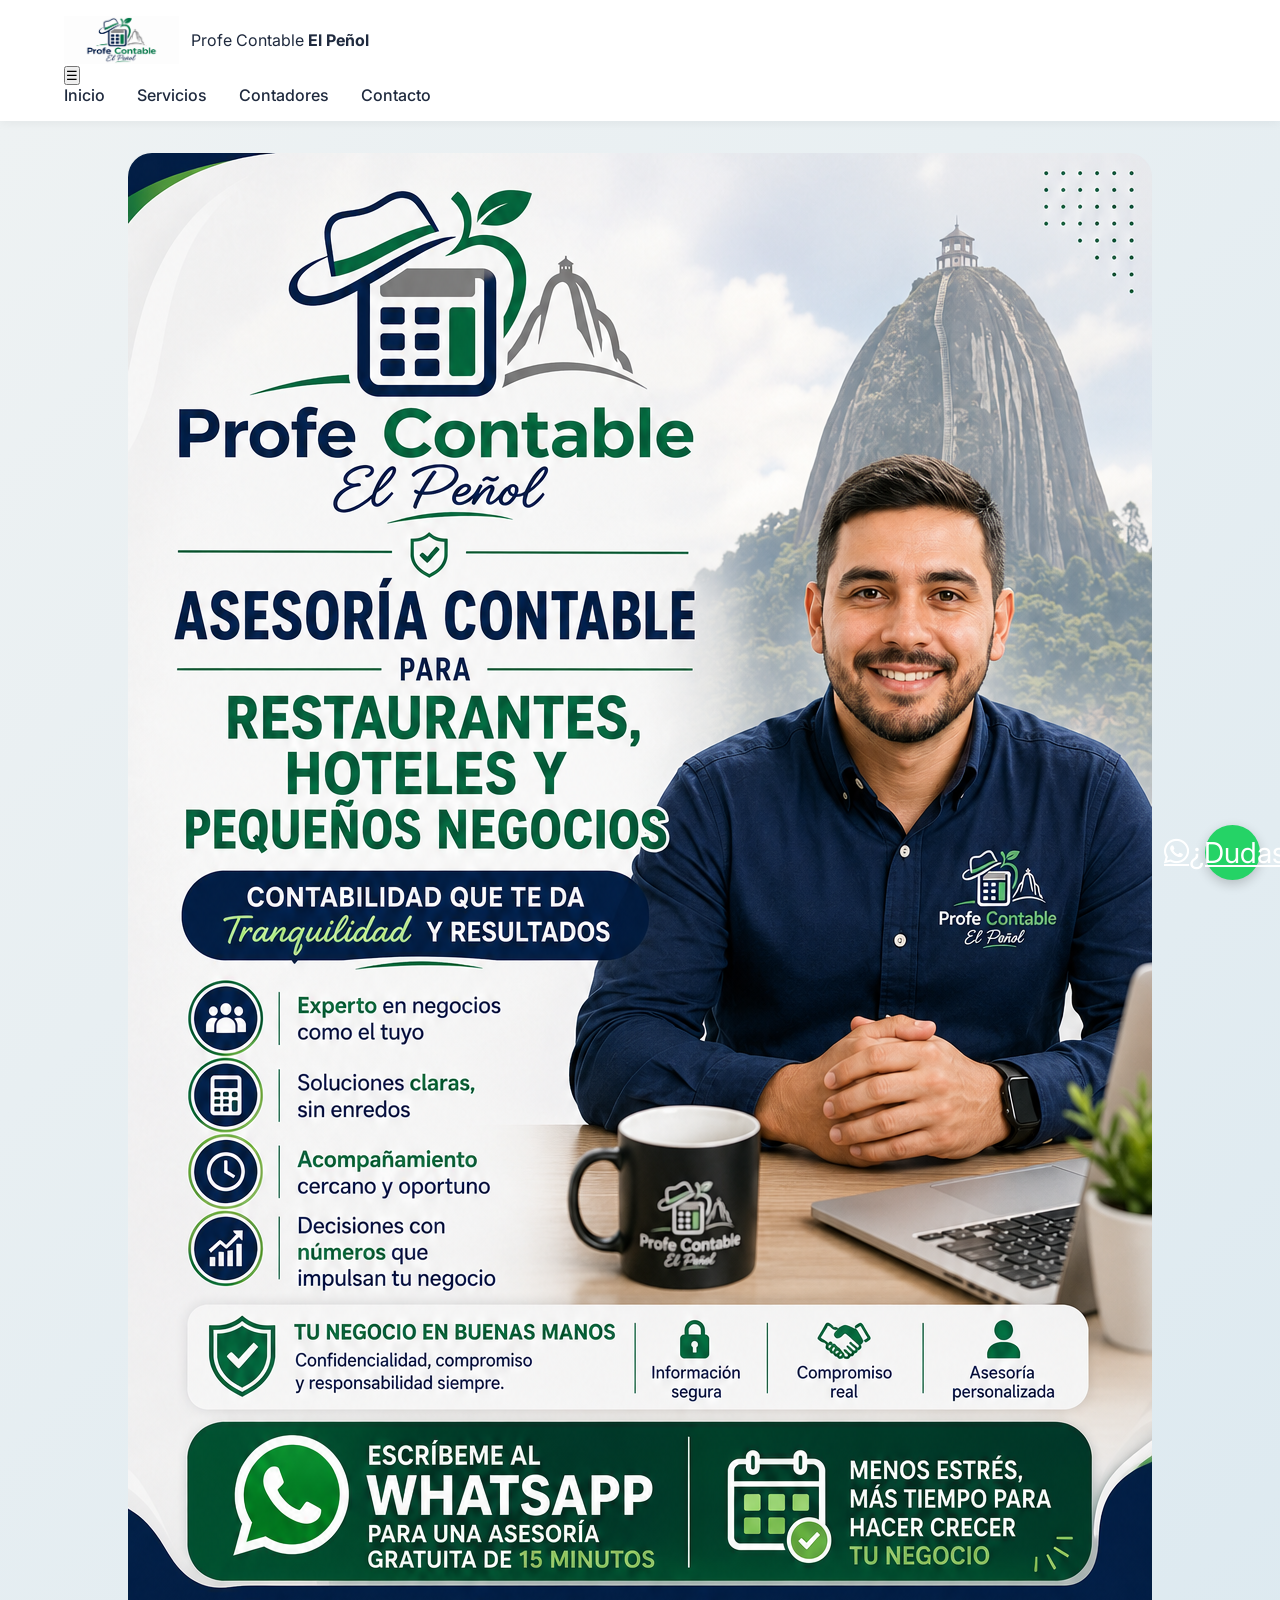
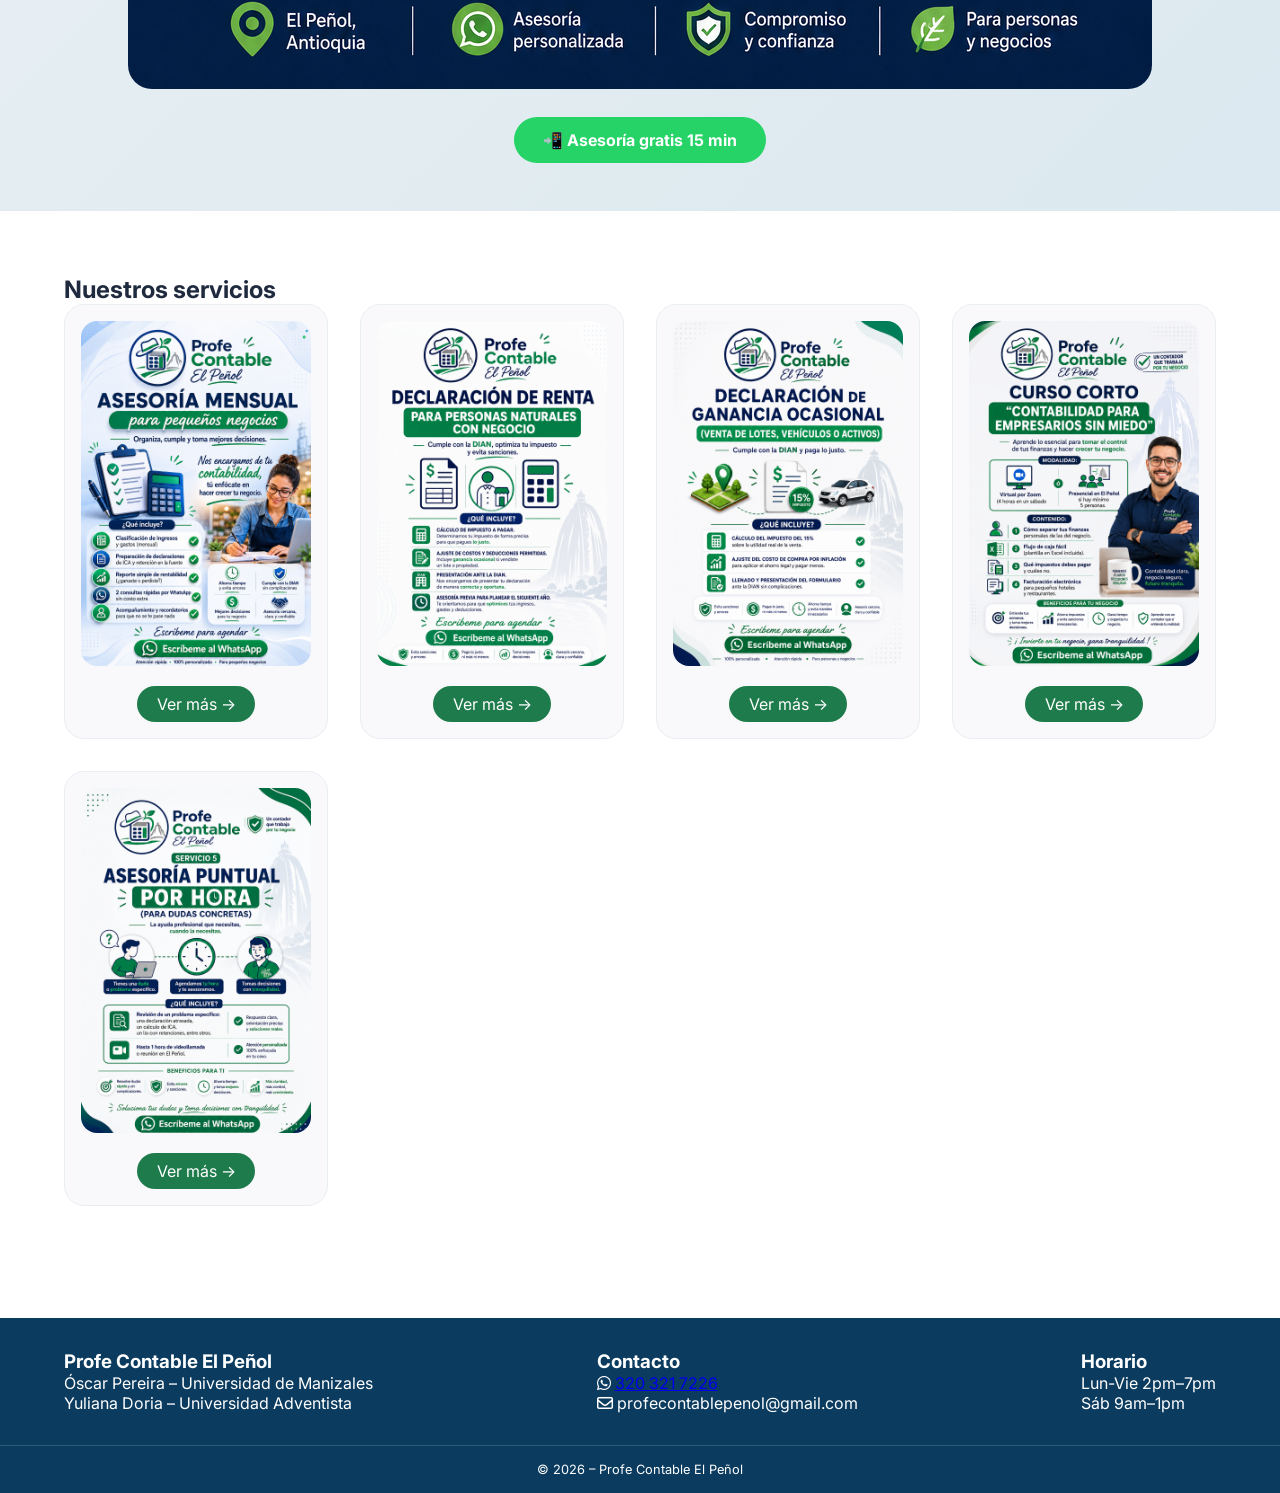
==== commit 4eff329a: "Update index.html" ====
--- a/index.html
+++ b/index.html
@@ -76,7 +76,7 @@
             <div>
                 <h3>Contacto</h3>
                 <p><i class="fab fa-whatsapp"></i> <a href="https://wa.me/573203217226">320 321 7226</a><br>
-                <i class="far fa-envelope"></i> profecontable@elpenol.com</p>
+                <i class="far fa-envelope"></i> profecontablepenol@gmail.com</p>
             </div>
             <div>
                 <h3>Horario</h3>
--- a/estilos.css
+++ b/estilos.css
@@ -1,329 +1,48 @@
-/* RESET Y BASE */
-* {
-    margin: 0;
-    padding: 0;
-    box-sizing: border-box;
+/* BASE */
+* { margin: 0; padding: 0; box-sizing: border-box; }
+body { font-family: 'Inter', sans-serif; background: #fff; color: #1f2a3e; }
+.container { max-width: 1200px; margin: 0 auto; padding: 0 24px; }
+
+/* HEADER igual que antes, pero más limpio */
+.header { background: white; box-shadow: 0 2px 10px rgba(0,0,0,0.05); position: sticky; top:0; z-index: 10; padding: 1rem 0; }
+.logo { display: flex; align-items: center; gap: 12px; }
+.logo-img { height: 48px; }
+.nav-menu { display: flex; gap: 2rem; list-style: none; }
+.nav-menu a { text-decoration: none; color: #1f2a3e; font-weight: 500; }
+.nav-menu a:hover { color: #1e7b4b; }
+
+/* Hero */
+.hero { background: linear-gradient(135deg, #eef2f3, #dce9f0); text-align: center; padding: 2rem 0 3rem; }
+.hero-img { max-width: 90%; border-radius: 24px; margin-bottom: 1.5rem; }
+.btn-primary { background: #25D366; color: white; padding: 0.8rem 1.8rem; border-radius: 40px; text-decoration: none; font-weight: bold; display: inline-block; transition: 0.2s; }
+.btn-primary:hover { background: #1da152; transform: scale(1.02); }
+
+/* Tarjetas de servicios en index */
+.servicios-destacados { padding: 4rem 0; }
+.grid-tarjetas { display: grid; grid-template-columns: repeat(auto-fill, minmax(260px,1fr)); gap: 2rem; }
+.tarjeta-servicio { background: #f9f9fc; border-radius: 20px; padding: 1rem; text-align: center; transition: 0.2s; border:1px solid #e9eef3; }
+.tarjeta-servicio img { width: 100%; border-radius: 16px; margin-bottom: 1rem; }
+.btn-secundario { background: #1e7b4b; color: white; padding: 0.5rem 1.2rem; border-radius: 30px; text-decoration: none; display: inline-block; }
+
+/* Página interna de servicio */
+.pagina-servicio { padding: 3rem 0; }
+.poster-grande { max-width: 100%; border-radius: 24px; margin-bottom: 2rem; }
+.descripcion-servicio h1 { margin-bottom: 1rem; color: #0b3b5f; }
+.descripcion-servicio ul { margin: 1rem 0 1.5rem 1.5rem; line-height: 1.6; }
+
+/* Footer */
+footer { background: #0b3b5f; color: white; padding: 2rem 0 1rem; margin-top: 3rem; }
+.footer-grid { display: flex; flex-wrap: wrap; justify-content: space-between; gap: 2rem; }
+.copyright { text-align: center; margin-top: 2rem; font-size: 0.8rem; border-top: 1px solid #2c5a7a; padding-top: 1rem; }
+
+/* Botón flotante */
+.btn-wsp-fixed { position: fixed; bottom: 20px; right: 20px; background: #25D366; color: white; width: 55px; height: 55px; border-radius: 50%; display: flex; align-items: center; justify-content: center; font-size: 1.8rem; box-shadow: 0 4px 12px rgba(0,0,0,0.2); transition: 0.2s; }
+.btn-wsp-fixed:hover { transform: scale(1.05); background: #1da152; }
+
+/* Responsive */
+@media (max-width: 768px) {
+    .nav-menu { display: none; flex-direction: column; background: white; width: 100%; text-align: center; padding: 1rem 0; }
+    .nav-menu.active { display: flex; }
+    .menu-toggle { display: block; background: none; border: none; font-size: 1.8rem; cursor: pointer; }
+    .grid-tarjetas { grid-template-columns: 1fr; }
 }
-
-body {
-    font-family: 'Inter', sans-serif;
-    color: #1e2a3a;
-    line-height: 1.5;
-    background-color: #ffffff;
-    overflow-x: hidden;
-}
-
-.container {
-    max-width: 1200px;
-    margin: 0 auto;
-    padding: 0 24px;
-}
-
-/* COLORES */
-:root {
-    --azul: #0b3b5f;
-    --verde: #1e7b4b;
-    --verde-claro: #2c9b60;
-    --gris-fondo: #f8fafc;
-    --gris-borde: #e2e8f0;
-    --texto-oscuro: #0f172a;
-    --texto-suave: #475569;
-}
-
-.verde {
-    color: var(--verde);
-}
-
-/* HEADER */
-.header {
-    background-color: white;
-    box-shadow: 0 2px 10px rgba(0,0,0,0.05);
-    position: sticky;
-    top: 0;
-    z-index: 100;
-    padding: 1rem 0;
-}
-.nav-container {
-    display: flex;
-    justify-content: space-between;
-    align-items: center;
-    flex-wrap: wrap;
-}
-.logo {
-    display: flex;
-    align-items: center;
-    gap: 12px;
-    font-size: 1.4rem;
-    font-weight: 600;
-}
-.logo-img {
-    height: 50px;
-    width: auto;
-}
-.logo span strong {
-    color: var(--azul);
-}
-.nav-menu {
-    display: flex;
-    list-style: none;
-    gap: 2rem;
-}
-.nav-menu a {
-    text-decoration: none;
-    color: var(--texto-oscuro);
-    font-weight: 500;
-    transition: color 0.3s;
-}
-.nav-menu a:hover {
-    color: var(--verde);
-}
-.menu-toggle {
-    display: none;
-    background: none;
-    border: none;
-    font-size: 1.8rem;
-    cursor: pointer;
-    color: var(--azul);
-}
-
-/* HERO */
-.hero {
-    background: linear-gradient(135deg, #eef2f3 0%, #dce9f0 100%);
-    position: relative;
-    padding: 3rem 0 6rem 0;
-    text-align: center;
-}
-.hero-imagen {
-    max-width: 100%;
-    height: auto;
-    border-radius: 20px;
-    box-shadow: 0 10px 25px rgba(0,0,0,0.05);
-    margin-bottom: 2rem;
-}
-.hero-buttons {
-    margin-top: 1rem;
-}
-.btn {
-    display: inline-block;
-    padding: 0.8rem 1.8rem;
-    border-radius: 50px;
-    text-decoration: none;
-    font-weight: 600;
-    transition: all 0.3s ease;
-}
-.btn-primario {
-    background-color: #25D366;
-    color: white;
-    box-shadow: 0 4px 10px rgba(37,211,102,0.3);
-}
-.btn-primario:hover {
-    background-color: #1da152;
-    transform: translateY(-3px);
-}
-.hero-wave {
-    position: absolute;
-    bottom: 0;
-    left: 0;
-    width: 100%;
-    overflow: hidden;
-    line-height: 0;
-}
-.hero-wave svg {
-    position: relative;
-    display: block;
-    width: calc(100% + 1.3px);
-    height: 60px;
-}
-.shape-fill {
-    fill: #ffffff;
-}
-
-/* SERVICIOS */
-.servicios {
-    padding: 5rem 0;
-    background-color: white;
-}
-.section-title {
-    text-align: center;
-    font-size: 2rem;
-    margin-bottom: 1rem;
-    color: var(--azul);
-}
-.section-subtitle {
-    text-align: center;
-    color: var(--texto-suave);
-    margin-bottom: 3rem;
-}
-.servicios-grid {
-    display: grid;
-    grid-template-columns: repeat(auto-fit, minmax(300px, 1fr));
-    gap: 2rem;
-}
-.servicio-card {
-    background: white;
-    border-radius: 20px;
-    padding: 1rem;
-    box-shadow: 0 10px 25px -5px rgba(0,0,0,0.05);
-    border: 1px solid var(--gris-borde);
-    transition: transform 0.3s, box-shadow 0.3s;
-    text-align: center;
-}
-.servicio-card:hover {
-    transform: translateY(-8px);
-    box-shadow: 0 20px 30px -12px rgba(0,0,0,0.1);
-}
-.poster-servicio {
-    width: 100%;
-    border-radius: 16px;
-    margin-bottom: 1rem;
-}
-.btn-card {
-    display: inline-block;
-    background-color: var(--verde);
-    color: white;
-    padding: 0.7rem 1.5rem;
-    border-radius: 40px;
-    text-decoration: none;
-    font-weight: 600;
-    transition: background 0.3s;
-    margin-top: 0.5rem;
-}
-.btn-card i {
-    margin-left: 6px;
-}
-.btn-card:hover {
-    background-color: #155f3a;
-}
-
-/* CONTADORES */
-.contadores {
-    background-color: var(--gris-fondo);
-    padding: 4rem 0;
-}
-.contadores-grid {
-    display: flex;
-    justify-content: center;
-    gap: 2rem;
-    flex-wrap: wrap;
-}
-.contador-card {
-    background: white;
-    border-radius: 20px;
-    padding: 2rem;
-    text-align: center;
-    max-width: 300px;
-    box-shadow: 0 5px 15px rgba(0,0,0,0.05);
-}
-.contador-card i {
-    font-size: 3rem;
-    color: var(--verde);
-    margin-bottom: 1rem;
-}
-.contador-card h3 {
-    margin-bottom: 0.8rem;
-    color: var(--azul);
-}
-.contador-card p {
-    color: var(--texto-suave);
-}
-
-/* FOOTER */
-footer {
-    background-color: var(--azul);
-    color: white;
-    padding: 3rem 0 1rem 0;
-}
-.footer-content {
-    display: grid;
-    grid-template-columns: repeat(auto-fit, minmax(250px, 1fr));
-    gap: 2rem;
-    margin-bottom: 2rem;
-}
-.footer-col h3 {
-    margin-bottom: 1rem;
-    font-size: 1.2rem;
-}
-.footer-col p, .footer-col a {
-    color: #cbd5e1;
-    text-decoration: none;
-}
-.footer-col a:hover {
-    color: white;
-}
-.sociales a {
-    display: inline-block;
-    margin-right: 1rem;
-    font-size: 1.5rem;
-    color: #cbd5e1;
-}
-.sociales a:hover {
-    color: white;
-}
-.copyright {
-    text-align: center;
-    padding-top: 2rem;
-    border-top: 1px solid #2d4a6e;
-    font-size: 0.8rem;
-}
-
-/* BOTÓN FLOTANTE WHATSAPP */
-.btn-wsp-flotante {
-    position: fixed;
-    bottom: 30px;
-    right: 30px;
-    background-color: #25D366;
-    color: white;
-    width: auto;
-    padding: 12px 20px;
-    border-radius: 50px;
-    display: flex;
-    align-items: center;
-    gap: 10px;
-    text-decoration: none;
-    font-weight: bold;
-    box-shadow: 0 4px 15px rgba(0,0,0,0.2);
-    z-index: 1000;
-    transition: all 0.3s;
-}
-.btn-wsp-flotante i {
-    font-size: 1.8rem;
-}
-.btn-wsp-flotante:hover {
-    background-color: #1da152;
-    transform: scale(1.05);
-}
-
-/* RESPONSIVE */
-@media (max-width: 768px) {
-    .menu-toggle {
-        display: block;
-    }
-    .nav-menu {
-        display: none;
-        width: 100%;
-        flex-direction: column;
-        gap: 1rem;
-        background: white;
-        padding: 1rem 0;
-        margin-top: 1rem;
-        border-top: 1px solid var(--gris-borde);
-    }
-    .nav-menu.active {
-        display: flex;
-    }
-    .hero-imagen {
-        width: 100%;
-    }
-    .servicios-grid {
-        grid-template-columns: 1fr;
-    }
-    .btn-wsp-flotante span {
-        display: inline;
-    }
-    .logo span {
-        font-size: 1rem;
-    }
-    .logo-img {
-        height: 40px;
-    }
-}
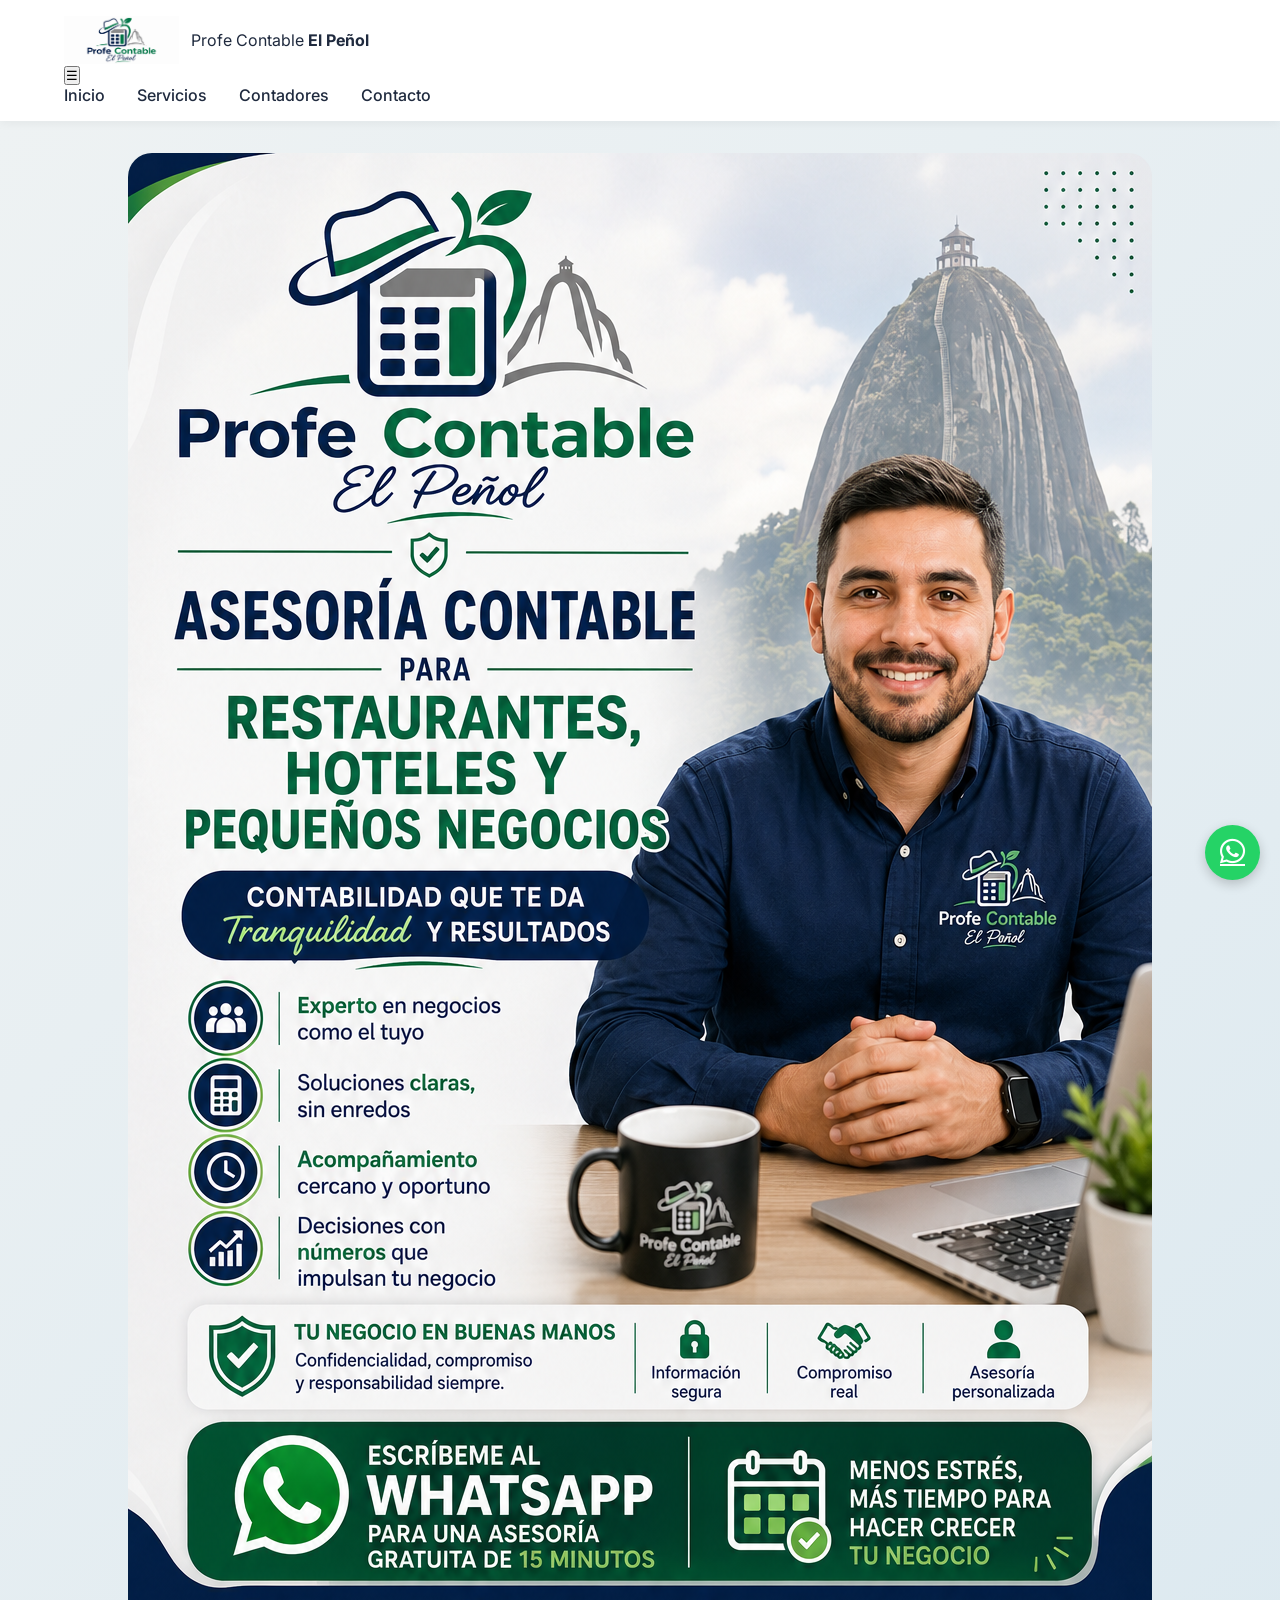
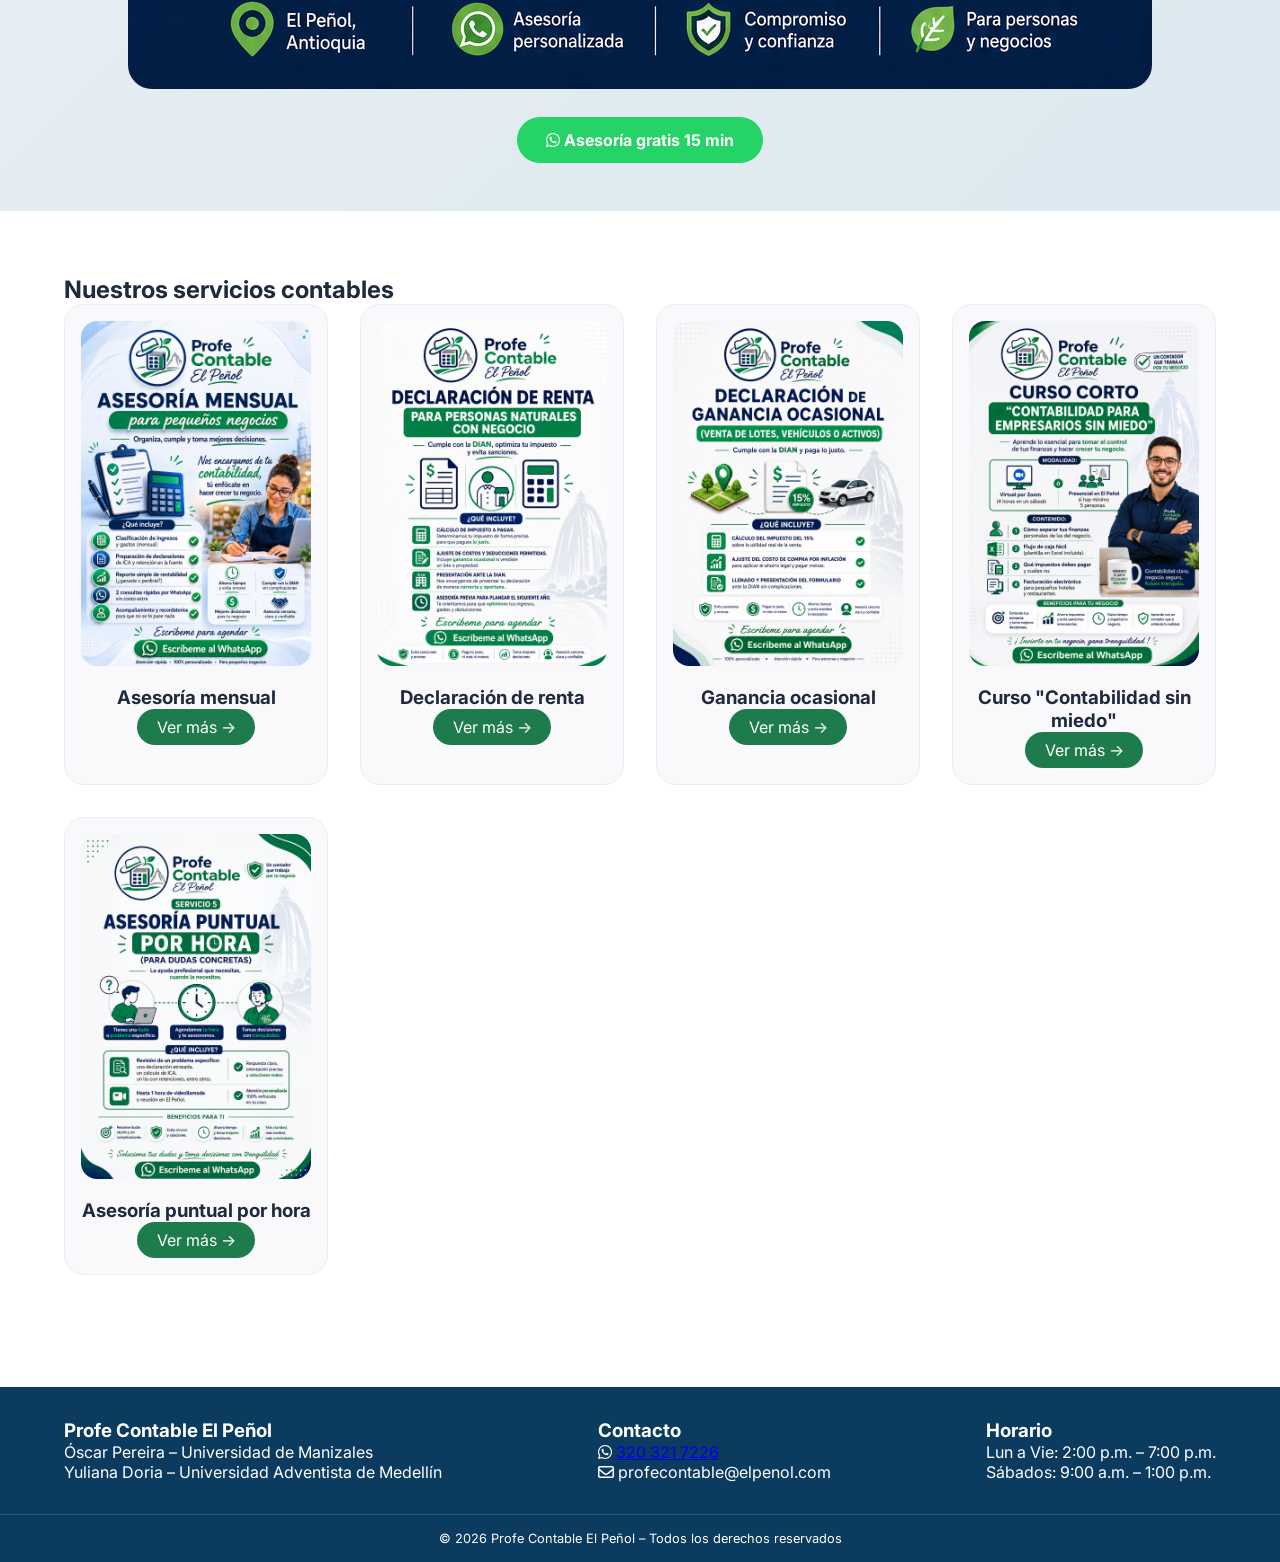
==== commit 5c89f2c6: "Update index.html" ====
--- a/index.html
+++ b/index.html
@@ -4,7 +4,7 @@
     <meta charset="UTF-8">
     <meta name="viewport" content="width=device-width, initial-scale=1.0">
     <title>Profe Contable El Peñol | Inicio</title>
-    <meta name="description" content="Asesoría contable para restaurantes, hoteles y pequeños negocios en El Peñol. Contadores públicos con experiencia docente.">
+    <meta name="description" content="Asesoría contable para restaurantes, hoteles y pequeños negocios en El Peñol y Guatapé. Contadores públicos con experiencia docente.">
     <link rel="stylesheet" href="estilos.css">
     <link href="https://fonts.googleapis.com/css2?family=Inter:opsz,wght@14..32,300;400;600;700&display=swap" rel="stylesheet">
     <link rel="stylesheet" href="https://cdnjs.cloudflare.com/ajax/libs/font-awesome/6.0.0-beta3/css/all.min.css">
@@ -12,82 +12,85 @@
 </head>
 <body>
 
-    <!-- Header con logo y navegación -->
-    <header class="header">
-        <div class="container nav-container">
-            <div class="logo">
-                <img src="LOGO GRANDE.png" alt="Profe Contable El Peñol" class="logo-img">
-                <span>Profe Contable <strong>El Peñol</strong></span>
+<header class="header">
+    <div class="container nav-container">
+        <div class="logo">
+            <img src="logo-grande.png" alt="Profe Contable El Peñol" class="logo-img">
+            <span>Profe Contable <strong>El Peñol</strong></span>
+        </div>
+        <button class="menu-toggle" id="menuToggle" aria-label="Menú">☰</button>
+        <ul class="nav-menu" id="navMenu">
+            <li><a href="index.html">Inicio</a></li>
+            <li><a href="#servicios">Servicios</a></li>
+            <li><a href="contadores.html">Contadores</a></li>
+            <li><a href="contacto.html">Contacto</a></li>
+        </ul>
+    </div>
+</header>
+
+<section class="hero">
+    <div class="container hero-content">
+        <img src="bienvenido.png" alt="Bienvenida" class="hero-img">
+        <a href="https://wa.me/573203217226?text=Hola%2C%20quiero%20mi%20asesoría%20gratuita" class="btn btn-primary" target="_blank"><i class="fab fa-whatsapp"></i> Asesoría gratis 15 min</a>
+    </div>
+</section>
+
+<section id="servicios" class="servicios-destacados">
+    <div class="container">
+        <h2>Nuestros servicios contables</h2>
+        <div class="grid-tarjetas">
+            <div class="tarjeta-servicio">
+                <img src="asesoria-mensual.png" alt="Asesoría mensual">
+                <h3>Asesoría mensual</h3>
+                <a href="asesoria-mensual.html" class="btn-secundario">Ver más →</a>
             </div>
-            <button class="menu-toggle" id="menuToggle">☰</button>
-            <ul class="nav-menu" id="navMenu">
-                <li><a href="index.html">Inicio</a></li>
-                <li><a href="#servicios">Servicios</a></li>
-                <li><a href="contadores.html">Contadores</a></li>
-                <li><a href="#contacto">Contacto</a></li>
-            </ul>
-        </div>
-    </header>
-
-    <!-- Hero con imagen de bienvenida -->
-    <section class="hero">
-        <div class="container hero-content">
-            <img src="BIENVENIDO.png" alt="Bienvenida" class="hero-img">
-            <a href="https://wa.me/573203217226?text=Hola%2C%20quiero%20mi%20asesoría%20gratuita" class="btn btn-primary">📲 Asesoría gratis 15 min</a>
-        </div>
-    </section>
-
-    <!-- Servicios destacados (tarjetas que llevan a páginas internas) -->
-    <section id="servicios" class="servicios-destacados">
-        <div class="container">
-            <h2>Nuestros servicios</h2>
-            <div class="grid-tarjetas">
-                <div class="tarjeta-servicio">
-                    <img src="ASESORIA CONTABLE.png" alt="Asesoría mensual">
-                    <a href="asesoria-mensual.html" class="btn-secundario">Ver más →</a>
-                </div>
-                <div class="tarjeta-servicio">
-                    <img src="DECLARACION DE RENTA.png" alt="Declaración de renta">
-                    <a href="declaracion-renta.html" class="btn-secundario">Ver más →</a>
-                </div>
-                <div class="tarjeta-servicio">
-                    <img src="GANANCIA OCASIONAL.png" alt="Ganancia ocasional">
-                    <a href="ganancia-ocasional.html" class="btn-secundario">Ver más →</a>
-                </div>
-                <div class="tarjeta-servicio">
-                    <img src="CURSO CONTABLE.png" alt="Curso">
-                    <a href="curso-contable.html" class="btn-secundario">Ver más →</a>
-                </div>
-                <div class="tarjeta-servicio">
-                    <img src="preguntas.png" alt="Asesoría puntual">
-                    <a href="asesoria-puntual.html" class="btn-secundario">Ver más →</a>
-                </div>
+            <div class="tarjeta-servicio">
+                <img src="declaracion-renta.png" alt="Declaración de renta">
+                <h3>Declaración de renta</h3>
+                <a href="declaracion-renta.html" class="btn-secundario">Ver más →</a>
+            </div>
+            <div class="tarjeta-servicio">
+                <img src="ganancia-ocasional.png" alt="Ganancia ocasional">
+                <h3>Ganancia ocasional</h3>
+                <a href="ganancia-ocasional.html" class="btn-secundario">Ver más →</a>
+            </div>
+            <div class="tarjeta-servicio">
+                <img src="curso-contable.png" alt="Curso contable">
+                <h3>Curso "Contabilidad sin miedo"</h3>
+                <a href="curso-contable.html" class="btn-secundario">Ver más →</a>
+            </div>
+            <div class="tarjeta-servicio">
+                <img src="preguntas.png" alt="Asesoría puntual">
+                <h3>Asesoría puntual por hora</h3>
+                <a href="asesoria-puntual.html" class="btn-secundario">Ver más →</a>
             </div>
         </div>
-    </section>
+    </div>
+</section>
 
-    <!-- Footer -->
-    <footer id="contacto">
-        <div class="container footer-grid">
-            <div>
-                <h3>Profe Contable El Peñol</h3>
-                <p>Óscar Pereira – Universidad de Manizales<br>Yuliana Doria – Universidad Adventista</p>
-            </div>
-            <div>
-                <h3>Contacto</h3>
-                <p><i class="fab fa-whatsapp"></i> <a href="https://wa.me/573203217226">320 321 7226</a><br>
-                <i class="far fa-envelope"></i> profecontablepenol@gmail.com</p>
-            </div>
-            <div>
-                <h3>Horario</h3>
-                <p>Lun-Vie 2pm–7pm<br>Sáb 9am–1pm</p>
-            </div>
+<footer>
+    <div class="container footer-grid">
+        <div>
+            <h3>Profe Contable El Peñol</h3>
+            <p>Óscar Pereira – Universidad de Manizales</p>
+            <p>Yuliana Doria – Universidad Adventista de Medellín</p>
         </div>
-        <div class="copyright">© 2026 – Profe Contable El Peñol</div>
-    </footer>
+        <div>
+            <h3>Contacto</h3>
+            <p><i class="fab fa-whatsapp"></i> <a href="https://wa.me/573203217226">320 321 7226</a></p>
+            <p><i class="far fa-envelope"></i> profecontable@elpenol.com</p>
+        </div>
+        <div>
+            <h3>Horario</h3>
+            <p>Lun a Vie: 2:00 p.m. – 7:00 p.m.</p>
+            <p>Sábados: 9:00 a.m. – 1:00 p.m.</p>
+        </div>
+    </div>
+    <div class="copyright">© 2026 Profe Contable El Peñol – Todos los derechos reservados</div>
+</footer>
 
-    <a href="https://wa.me/573203217226" class="btn-wsp-fixed" target="_blank"><i class="fab fa-whatsapp"></i> ¿Dudas?</a>
+<a href="https://wa.me/573203217226" class="btn-wsp-fixed" target="_blank"><i class="fab fa-whatsapp"></i></a>
 
-    <script src="script.js"></script>
+<script src="script.js"></script>
 </body>
 </html>
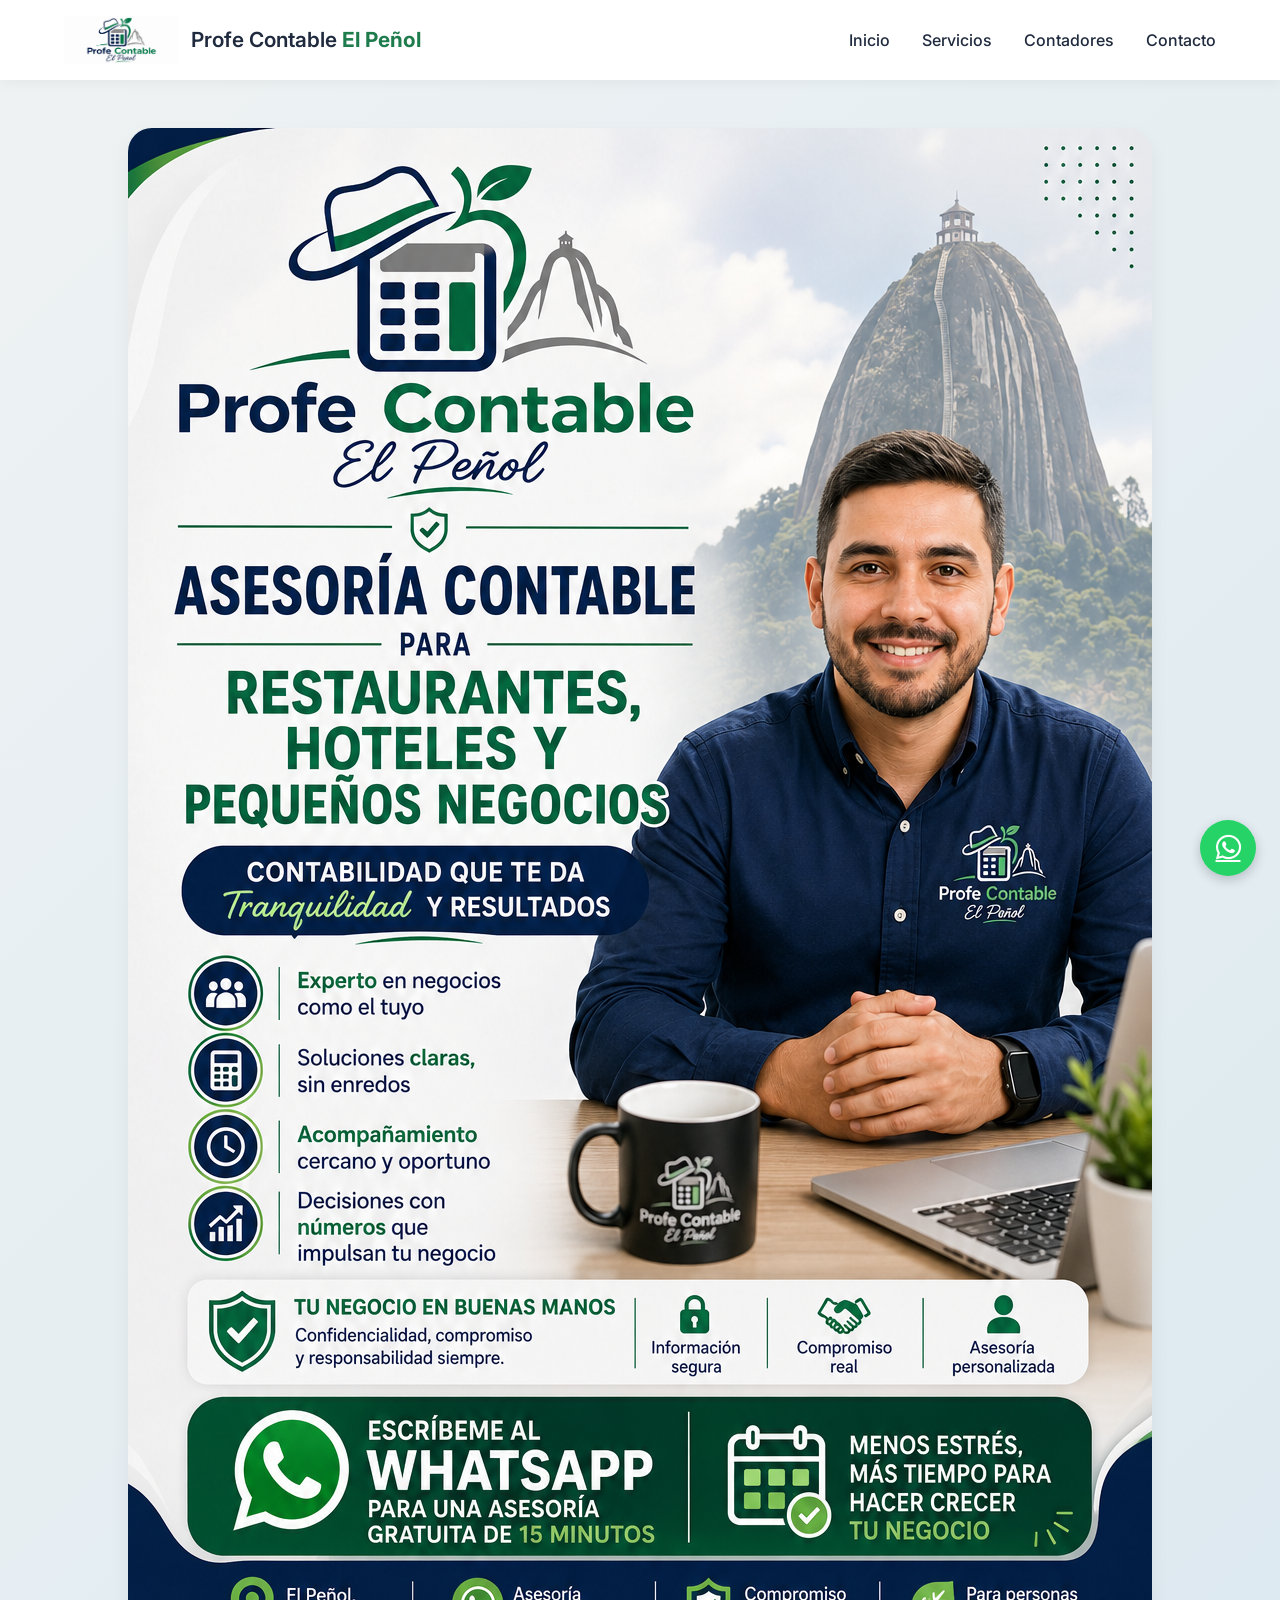
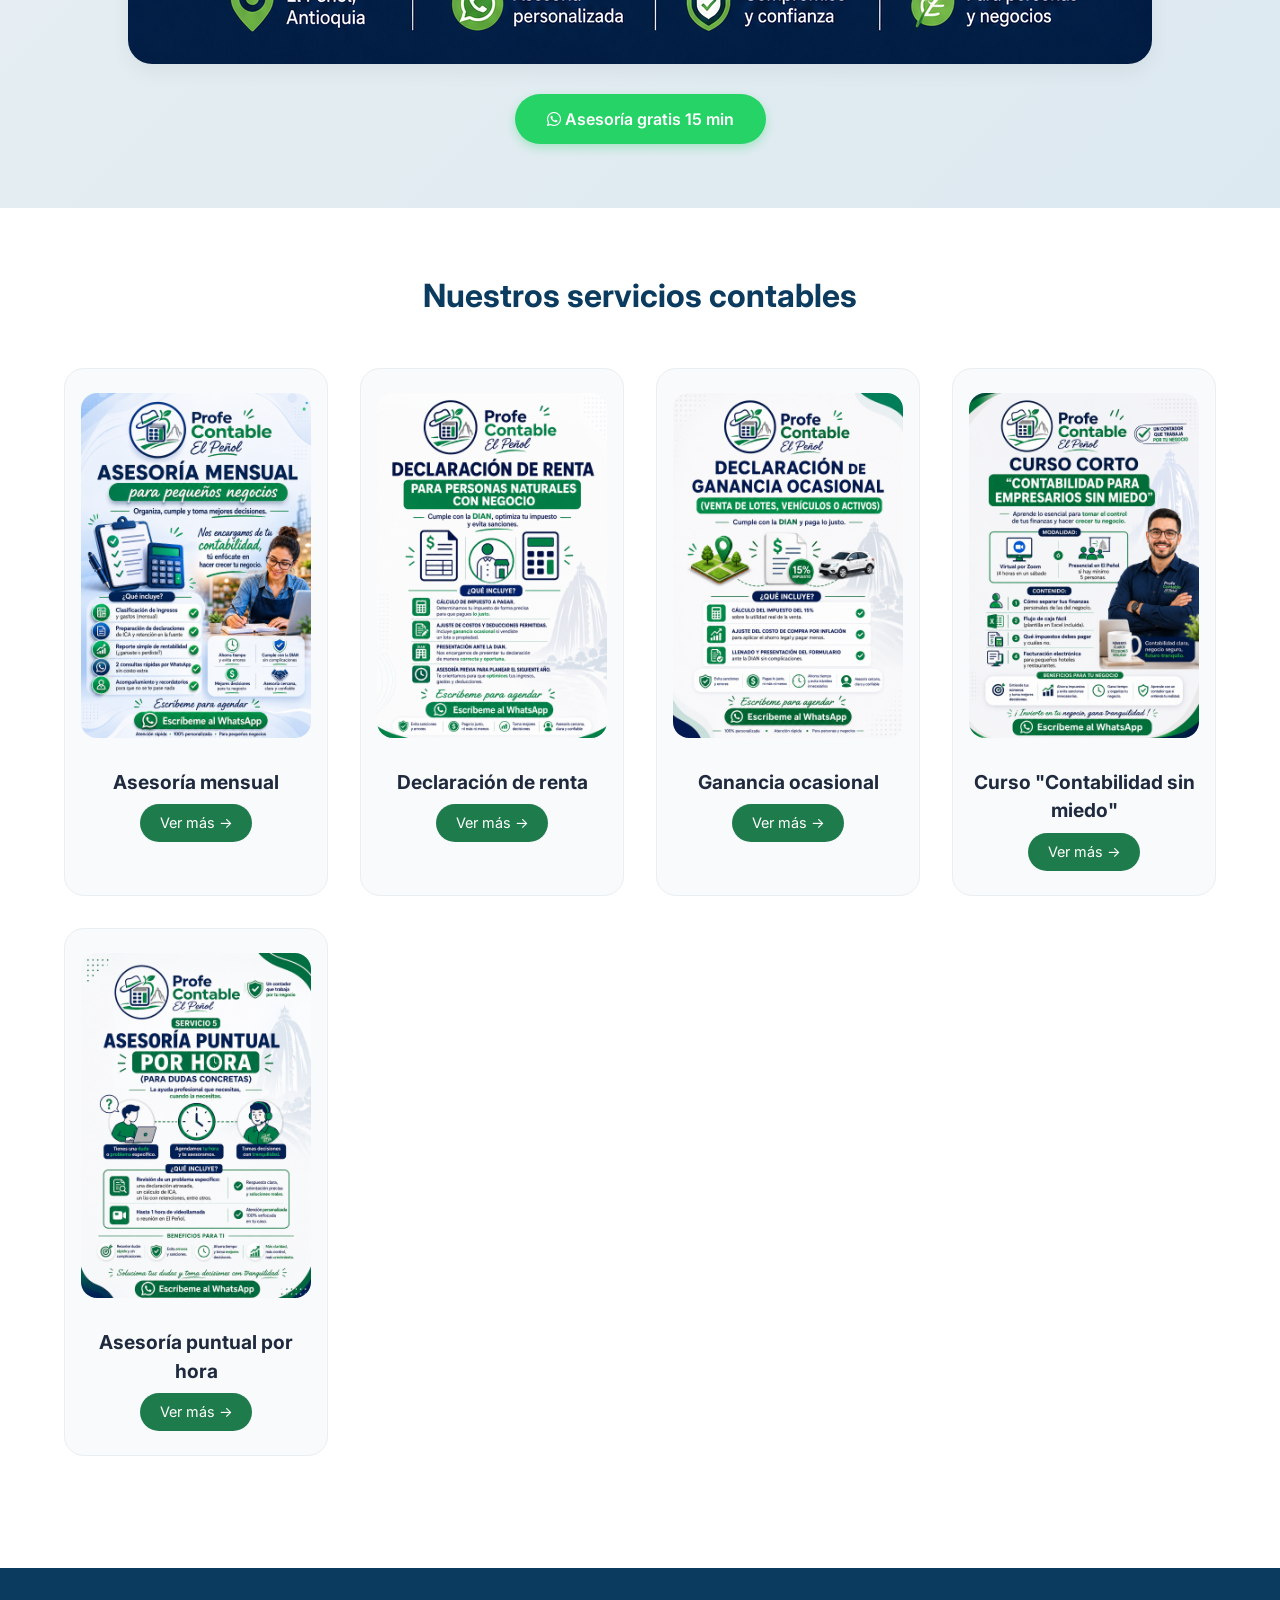
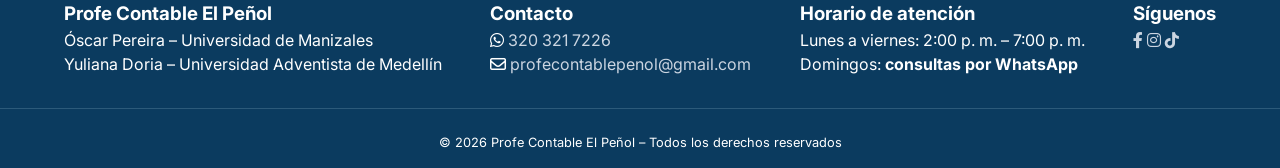
==== commit b212736d: "Update index.html" ====
--- a/index.html
+++ b/index.html
@@ -31,7 +31,7 @@
 <section class="hero">
     <div class="container hero-content">
         <img src="bienvenido.png" alt="Bienvenida" class="hero-img">
-        <a href="https://wa.me/573203217226?text=Hola%2C%20quiero%20mi%20asesoría%20gratuita" class="btn btn-primary" target="_blank"><i class="fab fa-whatsapp"></i> Asesoría gratis 15 min</a>
+        <a href="https://wa.me/573203217226?text=Hola%2C%20quiero%20mi%20asesor%C3%ADa%20gratuita" class="btn btn-primary" target="_blank"><i class="fab fa-whatsapp"></i> Asesoría gratis 15 min</a>
     </div>
 </section>
 
@@ -78,12 +78,20 @@
         <div>
             <h3>Contacto</h3>
             <p><i class="fab fa-whatsapp"></i> <a href="https://wa.me/573203217226">320 321 7226</a></p>
-            <p><i class="far fa-envelope"></i> profecontable@elpenol.com</p>
+            <p><i class="far fa-envelope"></i> <a href="mailto:profecontablepenol@gmail.com">profecontablepenol@gmail.com</a></p>
         </div>
         <div>
-            <h3>Horario</h3>
-            <p>Lun a Vie: 2:00 p.m. – 7:00 p.m.</p>
-            <p>Sábados: 9:00 a.m. – 1:00 p.m.</p>
+            <h3>Horario de atención</h3>
+            <p>Lunes a viernes: 2:00 p. m. – 7:00 p. m.</p>
+            <p>Domingos: <strong>consultas por WhatsApp</strong></p>
+        </div>
+        <div class="redes-sociales">
+            <h3>Síguenos</h3>
+            <div class="social-icons">
+                <a href="https://www.facebook.com/profile.php?id=61590565282321" target="_blank" aria-label="Facebook"><i class="fab fa-facebook-f"></i></a>
+                <a href="https://www.instagram.com/profecontablepenol" target="_blank" aria-label="Instagram"><i class="fab fa-instagram"></i></a>
+                <a href="https://www.tiktok.com/@profecontable" target="_blank" aria-label="TikTok"><i class="fab fa-tiktok"></i></a>
+            </div>
         </div>
     </div>
     <div class="copyright">© 2026 Profe Contable El Peñol – Todos los derechos reservados</div>
--- a/estilos.css
+++ b/estilos.css
@@ -1,48 +1,333 @@
-/* BASE */
-* { margin: 0; padding: 0; box-sizing: border-box; }
-body { font-family: 'Inter', sans-serif; background: #fff; color: #1f2a3e; }
-.container { max-width: 1200px; margin: 0 auto; padding: 0 24px; }
-
-/* HEADER igual que antes, pero más limpio */
-.header { background: white; box-shadow: 0 2px 10px rgba(0,0,0,0.05); position: sticky; top:0; z-index: 10; padding: 1rem 0; }
-.logo { display: flex; align-items: center; gap: 12px; }
-.logo-img { height: 48px; }
-.nav-menu { display: flex; gap: 2rem; list-style: none; }
-.nav-menu a { text-decoration: none; color: #1f2a3e; font-weight: 500; }
-.nav-menu a:hover { color: #1e7b4b; }
-
-/* Hero */
-.hero { background: linear-gradient(135deg, #eef2f3, #dce9f0); text-align: center; padding: 2rem 0 3rem; }
-.hero-img { max-width: 90%; border-radius: 24px; margin-bottom: 1.5rem; }
-.btn-primary { background: #25D366; color: white; padding: 0.8rem 1.8rem; border-radius: 40px; text-decoration: none; font-weight: bold; display: inline-block; transition: 0.2s; }
-.btn-primary:hover { background: #1da152; transform: scale(1.02); }
-
-/* Tarjetas de servicios en index */
-.servicios-destacados { padding: 4rem 0; }
-.grid-tarjetas { display: grid; grid-template-columns: repeat(auto-fill, minmax(260px,1fr)); gap: 2rem; }
-.tarjeta-servicio { background: #f9f9fc; border-radius: 20px; padding: 1rem; text-align: center; transition: 0.2s; border:1px solid #e9eef3; }
-.tarjeta-servicio img { width: 100%; border-radius: 16px; margin-bottom: 1rem; }
-.btn-secundario { background: #1e7b4b; color: white; padding: 0.5rem 1.2rem; border-radius: 30px; text-decoration: none; display: inline-block; }
-
-/* Página interna de servicio */
-.pagina-servicio { padding: 3rem 0; }
-.poster-grande { max-width: 100%; border-radius: 24px; margin-bottom: 2rem; }
-.descripcion-servicio h1 { margin-bottom: 1rem; color: #0b3b5f; }
-.descripcion-servicio ul { margin: 1rem 0 1.5rem 1.5rem; line-height: 1.6; }
-
-/* Footer */
-footer { background: #0b3b5f; color: white; padding: 2rem 0 1rem; margin-top: 3rem; }
-.footer-grid { display: flex; flex-wrap: wrap; justify-content: space-between; gap: 2rem; }
-.copyright { text-align: center; margin-top: 2rem; font-size: 0.8rem; border-top: 1px solid #2c5a7a; padding-top: 1rem; }
-
-/* Botón flotante */
-.btn-wsp-fixed { position: fixed; bottom: 20px; right: 20px; background: #25D366; color: white; width: 55px; height: 55px; border-radius: 50%; display: flex; align-items: center; justify-content: center; font-size: 1.8rem; box-shadow: 0 4px 12px rgba(0,0,0,0.2); transition: 0.2s; }
-.btn-wsp-fixed:hover { transform: scale(1.05); background: #1da152; }
-
-/* Responsive */
+* {
+    margin: 0;
+    padding: 0;
+    box-sizing: border-box;
+}
+
+body {
+    font-family: 'Inter', sans-serif;
+    color: #1f2a3e;
+    background: #ffffff;
+    line-height: 1.5;
+}
+
+.container {
+    max-width: 1200px;
+    margin: 0 auto;
+    padding: 0 24px;
+}
+
+/* HEADER */
+.header {
+    background: white;
+    box-shadow: 0 2px 12px rgba(0,0,0,0.05);
+    position: sticky;
+    top: 0;
+    z-index: 100;
+    padding: 1rem 0;
+}
+.nav-container {
+    display: flex;
+    justify-content: space-between;
+    align-items: center;
+    flex-wrap: wrap;
+}
+.logo {
+    display: flex;
+    align-items: center;
+    gap: 12px;
+    font-size: 1.3rem;
+    font-weight: 600;
+}
+.logo-img {
+    height: 48px;
+    width: auto;
+}
+.logo span strong {
+    color: #1e7b4b;
+}
+.nav-menu {
+    display: flex;
+    list-style: none;
+    gap: 2rem;
+}
+.nav-menu a {
+    text-decoration: none;
+    color: #1f2a3e;
+    font-weight: 500;
+    transition: color 0.2s;
+}
+.nav-menu a:hover {
+    color: #1e7b4b;
+}
+.menu-toggle {
+    display: none;
+    background: none;
+    border: none;
+    font-size: 1.8rem;
+    cursor: pointer;
+    color: #0b3b5f;
+}
+
+/* HERO */
+.hero {
+    background: linear-gradient(135deg, #eef2f3 0%, #dce9f0 100%);
+    text-align: center;
+    padding: 3rem 0 4rem;
+}
+.hero-img {
+    max-width: 90%;
+    border-radius: 24px;
+    margin-bottom: 1.5rem;
+    box-shadow: 0 8px 20px rgba(0,0,0,0.05);
+}
+.btn {
+    display: inline-block;
+    padding: 0.8rem 2rem;
+    border-radius: 50px;
+    text-decoration: none;
+    font-weight: 600;
+    transition: 0.2s;
+}
+.btn-primary {
+    background-color: #25D366;
+    color: white;
+    box-shadow: 0 4px 10px rgba(37,211,102,0.3);
+}
+.btn-primary:hover {
+    background-color: #1da152;
+    transform: translateY(-2px);
+}
+
+/* SERVICIOS DESTACADOS */
+.servicios-destacados {
+    padding: 4rem 0;
+}
+.servicios-destacados h2 {
+    text-align: center;
+    font-size: 2rem;
+    color: #0b3b5f;
+    margin-bottom: 3rem;
+}
+.grid-tarjetas {
+    display: grid;
+    grid-template-columns: repeat(auto-fill, minmax(260px, 1fr));
+    gap: 2rem;
+}
+.tarjeta-servicio {
+    background: #f8fafc;
+    border-radius: 20px;
+    padding: 1.5rem 1rem;
+    text-align: center;
+    transition: transform 0.2s, box-shadow 0.2s;
+    border: 1px solid #e9eef3;
+}
+.tarjeta-servicio:hover {
+    transform: translateY(-5px);
+    box-shadow: 0 12px 24px -12px rgba(0,0,0,0.1);
+}
+.tarjeta-servicio img {
+    width: 100%;
+    border-radius: 16px;
+    margin-bottom: 1rem;
+}
+.tarjeta-servicio h3 {
+    margin: 0.5rem 0;
+    font-size: 1.2rem;
+}
+.btn-secundario {
+    background-color: #1e7b4b;
+    color: white;
+    padding: 0.5rem 1.2rem;
+    border-radius: 30px;
+    text-decoration: none;
+    font-size: 0.9rem;
+    display: inline-block;
+    transition: 0.2s;
+}
+.btn-secundario:hover {
+    background-color: #155f3a;
+}
+
+/* PÁGINAS INTERNAS DE SERVICIO */
+.pagina-servicio {
+    padding: 3rem 0;
+}
+.poster-grande {
+    width: 100%;
+    max-width: 800px;
+    display: block;
+    margin: 0 auto 2rem;
+    border-radius: 24px;
+    box-shadow: 0 8px 20px rgba(0,0,0,0.1);
+}
+.descripcion-servicio {
+    max-width: 800px;
+    margin: 0 auto;
+}
+.descripcion-servicio h1 {
+    color: #0b3b5f;
+    margin-bottom: 1rem;
+    font-size: 1.8rem;
+}
+.descripcion-servicio ul {
+    margin: 1.5rem 0;
+    list-style: none;
+}
+.descripcion-servicio li {
+    margin-bottom: 0.75rem;
+    display: flex;
+    align-items: center;
+    gap: 10px;
+}
+.descripcion-servicio i.fa-check-circle {
+    color: #1e7b4b;
+    font-size: 1.2rem;
+}
+
+/* CONTADORES PAGE */
+.contadores-page {
+    padding: 4rem 0;
+}
+.contadores-page h1 {
+    text-align: center;
+    color: #0b3b5f;
+    margin-bottom: 2rem;
+}
+.contadores-grid {
+    display: flex;
+    justify-content: center;
+    gap: 2rem;
+    flex-wrap: wrap;
+}
+.contador-card {
+    background: #f8fafc;
+    border-radius: 20px;
+    padding: 2rem;
+    text-align: center;
+    max-width: 300px;
+    border: 1px solid #e2e8f0;
+}
+.contador-card i {
+    font-size: 2.5rem;
+    color: #1e7b4b;
+    margin-bottom: 1rem;
+}
+.contador-card h3 {
+    margin-bottom: 0.5rem;
+}
+
+/* CONTACTO PAGE */
+.contacto-page {
+    padding: 4rem 0;
+}
+.contacto-page h1 {
+    text-align: center;
+    color: #0b3b5f;
+    margin-bottom: 2rem;
+}
+.contacto-grid {
+    max-width: 600px;
+    margin: 0 auto;
+    background: #f8fafc;
+    padding: 2rem;
+    border-radius: 24px;
+    border: 1px solid #e2e8f0;
+}
+.contacto-info p {
+    margin-bottom: 1rem;
+    font-size: 1.1rem;
+}
+.contacto-info i {
+    width: 32px;
+    color: #1e7b4b;
+}
+
+/* FOOTER */
+footer {
+    background: #0b3b5f;
+    color: white;
+    padding: 2rem 0 1rem;
+    margin-top: 3rem;
+}
+.footer-grid {
+    display: flex;
+    flex-wrap: wrap;
+    justify-content: space-between;
+    gap: 2rem;
+    margin-bottom: 2rem;
+}
+.footer-grid a {
+    color: #cbd5e1;
+    text-decoration: none;
+}
+.footer-grid a:hover {
+    color: white;
+}
+.copyright {
+    text-align: center;
+    border-top: 1px solid #2c5a7a;
+    padding-top: 1.5rem;
+    font-size: 0.8rem;
+}
+
+/* BOTÓN FLOTANTE WHATSAPP */
+.btn-wsp-fixed {
+    position: fixed;
+    bottom: 24px;
+    right: 24px;
+    background: #25D366;
+    color: white;
+    width: 56px;
+    height: 56px;
+    border-radius: 50%;
+    display: flex;
+    align-items: center;
+    justify-content: center;
+    font-size: 1.8rem;
+    box-shadow: 0 4px 12px rgba(0,0,0,0.2);
+    transition: 0.2s;
+    z-index: 1000;
+}
+.btn-wsp-fixed:hover {
+    background: #1da152;
+    transform: scale(1.05);
+}
+
+/* RESPONSIVE */
 @media (max-width: 768px) {
-    .nav-menu { display: none; flex-direction: column; background: white; width: 100%; text-align: center; padding: 1rem 0; }
-    .nav-menu.active { display: flex; }
-    .menu-toggle { display: block; background: none; border: none; font-size: 1.8rem; cursor: pointer; }
-    .grid-tarjetas { grid-template-columns: 1fr; }
-}
+    .menu-toggle {
+        display: block;
+    }
+    .nav-menu {
+        display: none;
+        flex-direction: column;
+        width: 100%;
+        background: white;
+        padding: 1rem 0;
+        margin-top: 1rem;
+        gap: 1rem;
+        text-align: center;
+        border-top: 1px solid #e2e8f0;
+    }
+    .nav-menu.active {
+        display: flex;
+    }
+    .grid-tarjetas {
+        grid-template-columns: 1fr;
+    }
+    .hero-img {
+        width: 100%;
+    }
+    .footer-grid {
+        flex-direction: column;
+        text-align: center;
+    }
+    .btn-wsp-fixed {
+        width: 48px;
+        height: 48px;
+        font-size: 1.5rem;
+        bottom: 16px;
+        right: 16px;
+    }
+}
